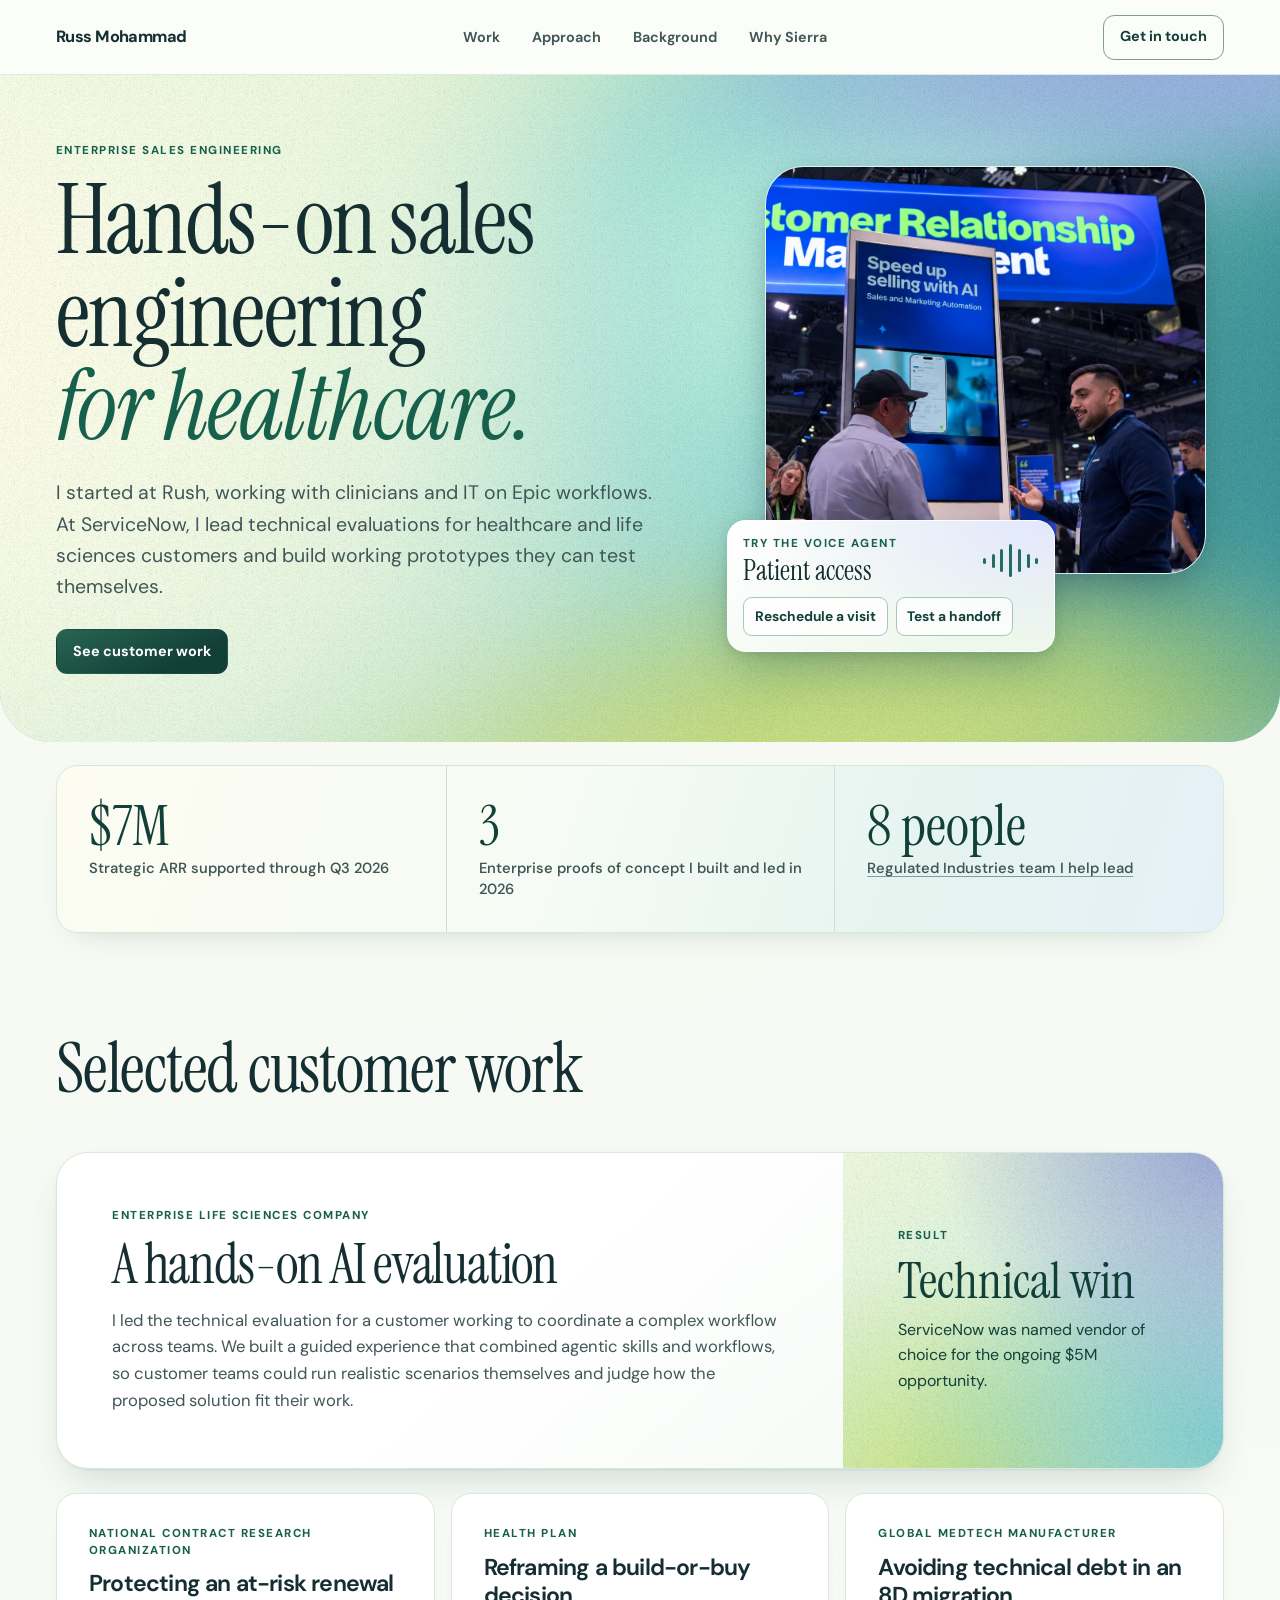
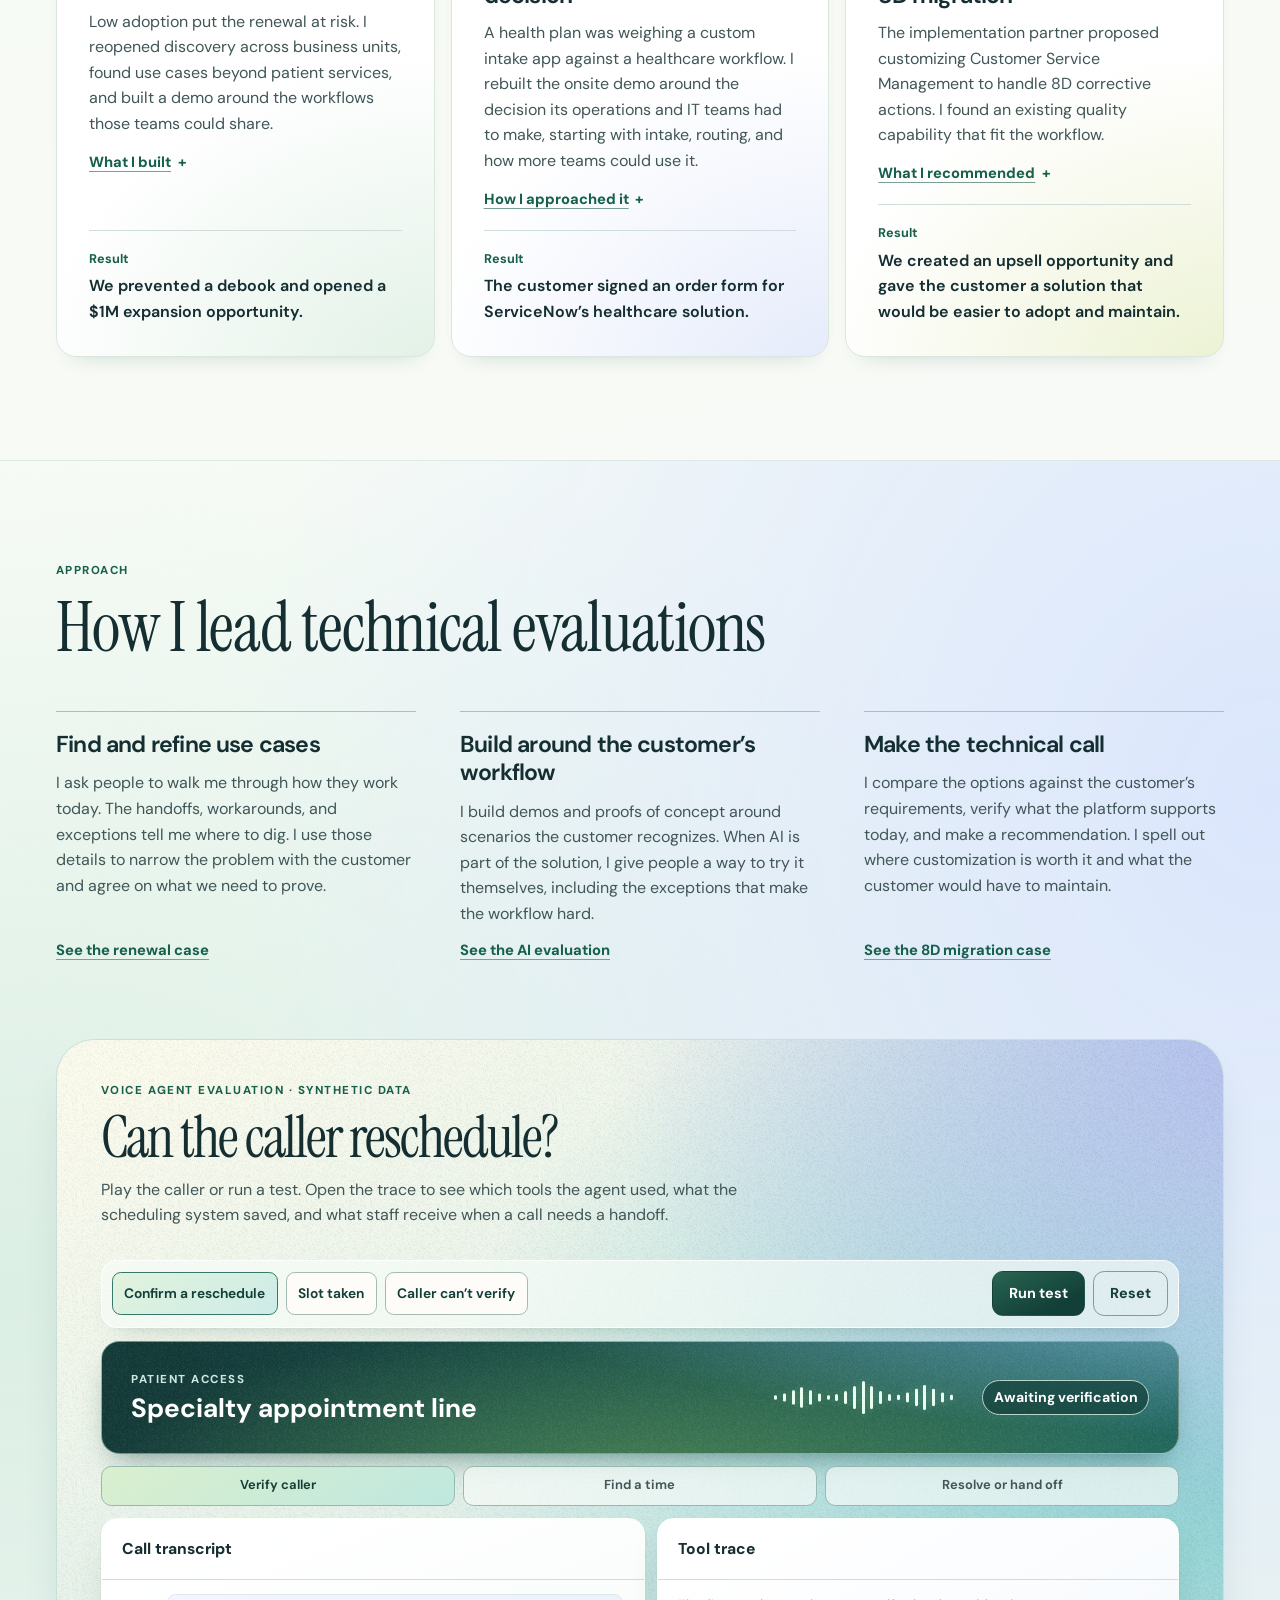
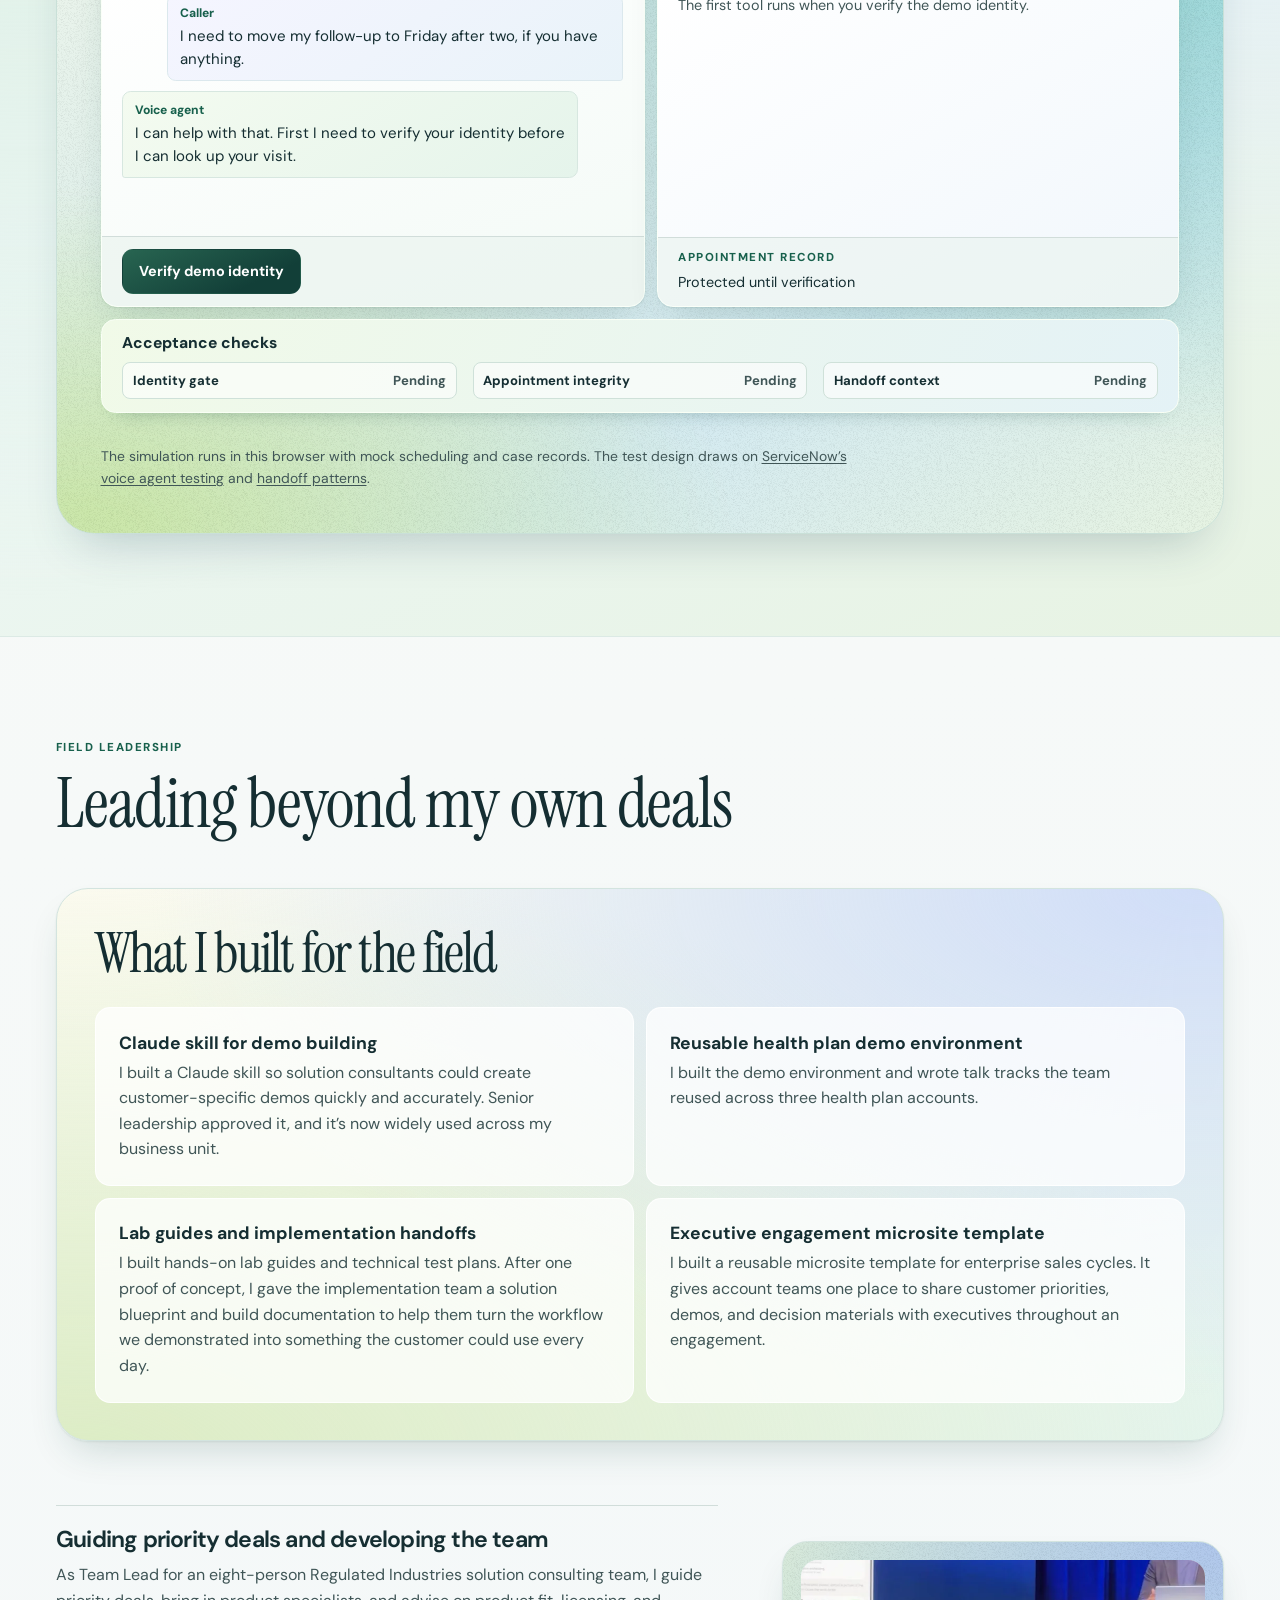
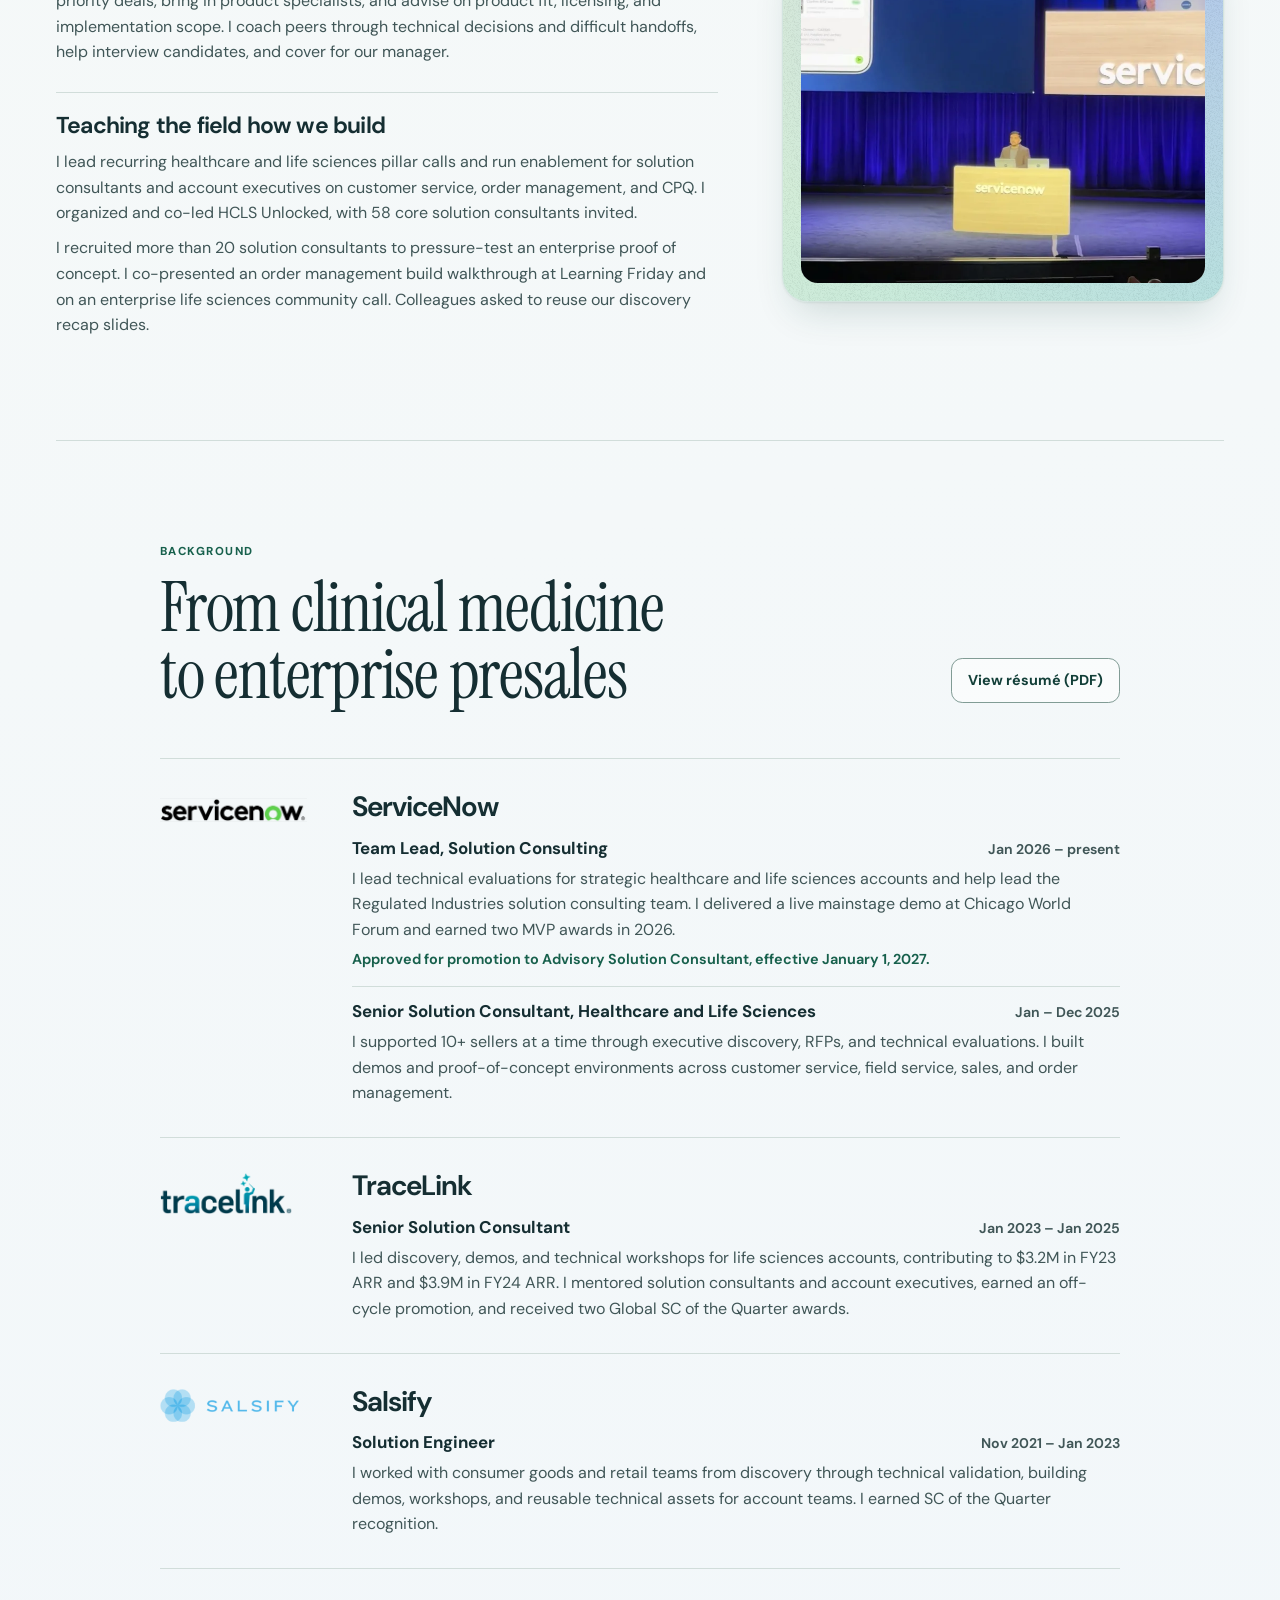
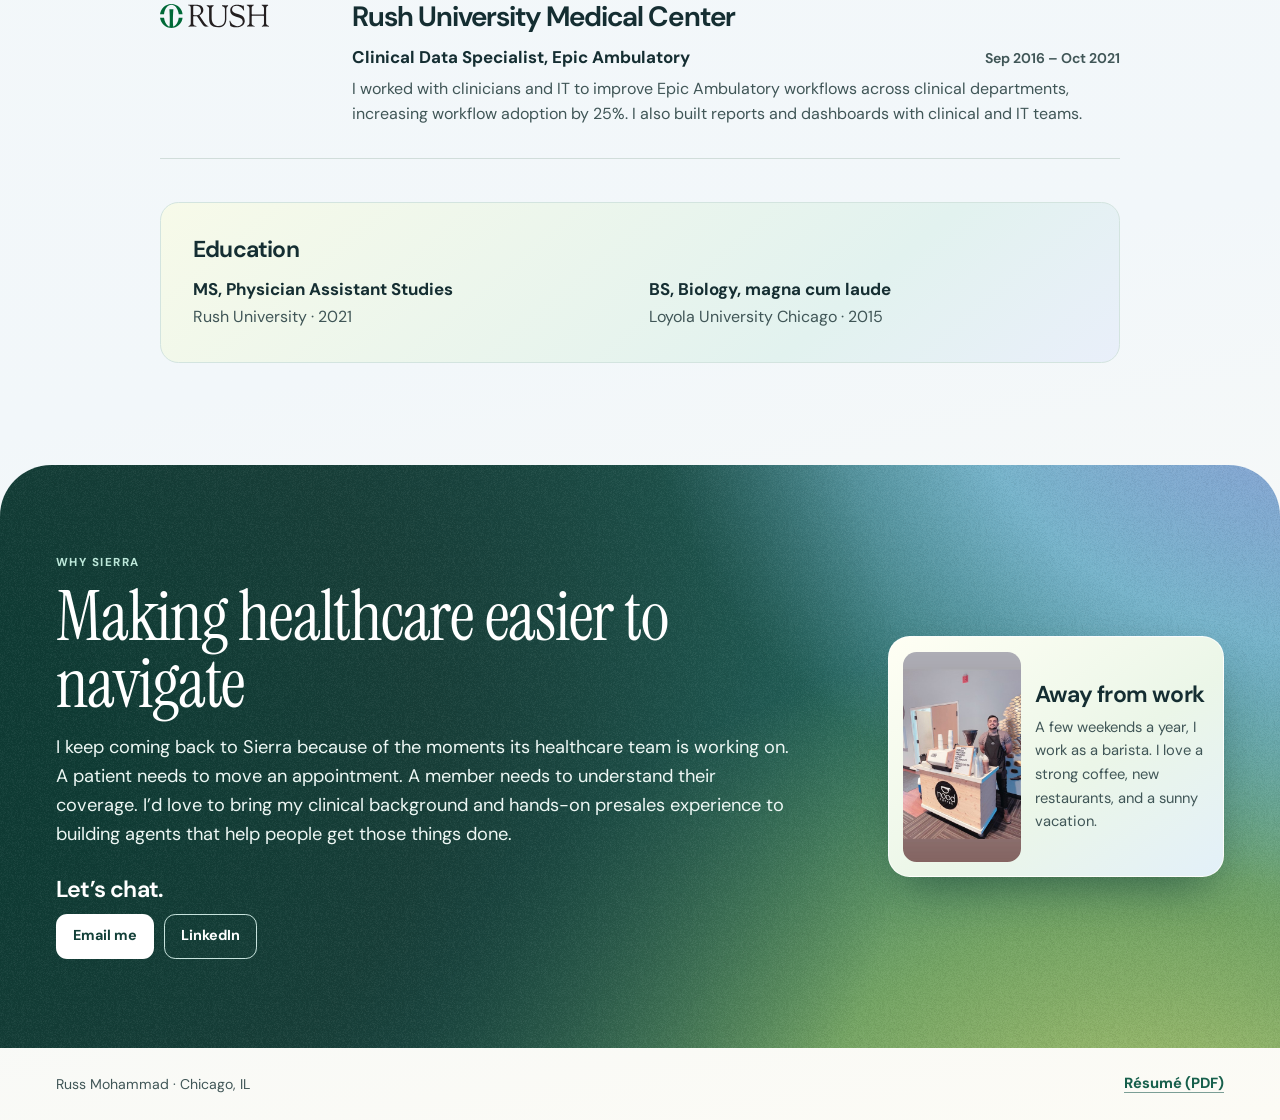
==== index.html @ 8ec2bd42 "Center and expand career history and refine leadership language" ====
<!doctype html>
<html lang="en">
  <head>
    <meta charset="UTF-8" />
    <meta name="viewport" content="width=device-width, initial-scale=1.0" />
    <meta name="theme-color" content="#fbfcfa" />
    <meta name="description" content="Russ Mohammad, a healthcare and life sciences sales engineer. Selected AI evaluations, customer work, and why I’m interested in Sierra." />
    <meta property="og:title" content="Russ Mohammad | Healthcare Sales Engineering" />
    <meta property="og:description" content="Hands-on AI evaluations, healthcare customer work, and why I’m interested in Sierra." />
    <meta property="og:image" content="https://russmohammad.com/nowruss-knowledge-conference-v2.webp" />
    <meta property="og:url" content="https://russmohammad.com/" />
    <link rel="canonical" href="https://russmohammad.com/" />
    <title>Russ Mohammad | Healthcare Sales Engineering</title>
    <link rel="preconnect" href="https://fonts.googleapis.com" />
    <link rel="preconnect" href="https://fonts.gstatic.com" crossorigin />
    <link rel="stylesheet" href="https://fonts.googleapis.com/css2?family=DM+Sans:wght@400..750&amp;family=Instrument+Serif:ital@0;1&amp;display=swap" />
    <link rel="stylesheet" href="sierra.css?v=background" />
    <script src="sierra.js?v=depth" defer></script>
  </head>
  <body>
    <a class="skip-link" href="#top">Skip to content</a>
    <header class="site-header">
      <div class="container header-inner">
        <a class="nameplate" href="#top">Russ Mohammad</a>
        <nav aria-label="Primary navigation">
          <a href="#evidence">Work</a>
          <a href="#approach">Approach</a>
          <a href="#experience">Background</a>
          <a href="#why-sierra">Why Sierra</a>
        </nav>
        <a class="button button-outline header-contact" href="#contact">Get in touch</a>
      </div>
    </header>

    <main id="top" tabindex="-1">
      <section class="hero" id="profile" aria-labelledby="intro-title">
        <div class="container hero-inner">
          <div class="hero-copy">
            <p class="eyebrow">Enterprise sales engineering</p>
            <h1 id="intro-title">
              <span>Hands-on sales</span>
              <span>engineering</span>
              <em>for healthcare.</em>
            </h1>
            <p class="hero-intro">I started at Rush, working with clinicians and IT on Epic workflows. At ServiceNow, I lead technical evaluations for healthcare and life sciences customers and build working prototypes they can test themselves.</p>
            <div class="actions">
              <a class="button button-primary" href="#evidence">See customer work</a>
            </div>
          </div>
          <div class="hero-visual">
            <figure class="hero-photo">
              <img src="nowruss-knowledge-conference-v2.webp" width="1536" height="1024" alt="Russ Mohammad talking through a demo with an attendee at ServiceNow Knowledge" fetchpriority="high" decoding="async" />
            </figure>
            <div class="hero-demo">
              <div class="hero-demo-heading">
                <div>
                  <p class="eyebrow">Try the voice agent</p>
                  <p class="hero-demo-title">Patient access</p>
                </div>
                <div class="voice-signal" aria-hidden="true">
                  <i></i><i></i><i></i><i></i><i></i><i></i><i></i>
                </div>
              </div>
              <div class="hero-demo-links">
                <a href="#patient-access" data-open-test="reschedule">Reschedule a visit</a>
                <a href="#patient-access" data-open-test="unverified" hidden>Test a handoff</a>
              </div>
            </div>
          </div>
        </div>
      </section>

      <div class="container">
        <dl class="scope" aria-label="Recent work at ServiceNow">
          <div><dt>Strategic ARR supported through Q3 2026</dt><dd>$7M</dd></div>
          <div><dt>Enterprise proofs of concept I built and led in 2026</dt><dd>3</dd></div>
          <div><dt><a href="#leadership">Regulated Industries team I help lead</a></dt><dd>8 people</dd></div>
        </dl>
      </div>

      <section class="container section" id="evidence" aria-labelledby="evidence-title">
        <div class="section-heading">
          <h2 id="evidence-title">Selected customer work</h2>
        </div>

        <article class="featured-case" id="ai-proof">
          <div class="featured-copy">
            <p class="eyebrow">Enterprise life sciences company</p>
            <h3>A hands-on AI evaluation</h3>
            <p>I led the technical evaluation for a customer working to coordinate a complex workflow across teams. We built a guided experience that combined agentic skills and workflows, so customer teams could run realistic scenarios themselves and judge how the proposed solution fit their work.</p>
          </div>
          <div class="featured-result">
            <p class="eyebrow">Result</p>
            <p class="featured-result-title">Technical win</p>
            <p>ServiceNow was named vendor of choice for the ongoing $5M opportunity.</p>
          </div>
        </article>

        <div class="case-grid">
          <article class="case-card" id="research-workflow">
            <p class="eyebrow">National contract research organization</p>
            <h3>Protecting an at-risk renewal</h3>
            <p>Low adoption put the renewal at risk. I reopened discovery across business units, found use cases beyond patient services, and built a demo around the workflows those teams could share.</p>
            <details>
              <summary>What I built</summary>
              <p>I used sample patient records, cases, and interactions to show how intake, case management, AI-assisted analysis, and follow-up could work together. I also brought in advisory support to address an implementation funding gap.</p>
            </details>
            <div class="case-result"><strong>Result</strong><p>We prevented a debook and opened a $1M expansion opportunity.</p></div>
          </article>

          <article class="case-card" id="payer-workflow">
            <p class="eyebrow">Health plan</p>
            <h3>Reframing a build-or-buy decision</h3>
            <p>A health plan was weighing a custom intake app against a healthcare workflow. I rebuilt the onsite demo around the decision its operations and IT teams had to make, starting with intake, routing, and how more teams could use it.</p>
            <details>
              <summary>How I approached it</summary>
              <p>The existing app relied on free-text intake. I used the customer’s own routing model to show what a structured workflow could support and flagged an open encryption question for follow-up.</p>
            </details>
            <div class="case-result"><strong>Result</strong><p>The customer signed an order form for ServiceNow’s healthcare solution.</p></div>
          </article>

          <article class="case-card" id="quality-workflow">
            <p class="eyebrow">Global medtech manufacturer</p>
            <h3>Avoiding technical debt in an 8D migration</h3>
            <p>The implementation partner proposed customizing Customer Service Management to handle 8D corrective actions. I found an existing quality capability that fit the workflow.</p>
            <details>
              <summary>What I recommended</summary>
              <p>I verified that Quality Issue Management already supported 8D and proposed a standard portal for supplier submissions. The customer could use capabilities already available at the time.</p>
            </details>
            <div class="case-result"><strong>Result</strong><p>We created an upsell opportunity and gave the customer a solution that would be easier to adopt and maintain.</p></div>
          </article>
        </div>
      </section>

      <section class="approach section" id="approach" aria-labelledby="approach-title">
        <div class="container">
          <div class="section-heading" id="layers">
            <p class="eyebrow">Approach</p>
            <h2 id="approach-title">How I lead technical evaluations</h2>
          </div>
          <div class="approach-grid">
            <article>
              <h3>Find and refine use cases</h3>
              <p>I ask people to walk me through how they work today. The handoffs, workarounds, and exceptions tell me where to dig. I use those details to narrow the problem with the customer and agree on what we need to prove.</p>
              <a class="text-link" href="#research-workflow">See the renewal case</a>
            </article>
            <article>
              <h3>Build around the customer’s workflow</h3>
              <p>I build demos and proofs of concept around scenarios the customer recognizes. When AI is part of the solution, I give people a way to try it themselves, including the exceptions that make the workflow hard.</p>
              <a class="text-link" href="#ai-proof">See the AI evaluation</a>
            </article>
            <article>
              <h3>Make the technical call</h3>
              <p>I compare the options against the customer’s requirements, verify what the platform supports today, and make a recommendation. I spell out where customization is worth it and what the customer would have to maintain.</p>
              <a class="text-link" href="#quality-workflow">See the 8D migration case</a>
            </article>
          </div>

          <section class="evaluation" id="patient-access" aria-labelledby="evaluation-title">
            <div class="evaluation-intro">
              <p class="eyebrow">Voice agent evaluation · Synthetic data</p>
              <h3 id="evaluation-title">Can the caller reschedule?</h3>
              <p>Play the caller or run a test. Open the trace to see which tools the agent used, what the scheduling system saved, and what staff receive when a call needs a handoff.</p>
            </div>

            <div class="voice-demo" id="voice-demo" hidden>
              <div class="voice-toolbar">
                <div class="scenario-controls" role="group" aria-label="Choose a voice agent test">
                  <button type="button" aria-pressed="true" aria-controls="voice-session" data-test="reschedule">Confirm a reschedule</button>
                  <button type="button" aria-pressed="false" aria-controls="voice-session" data-test="conflict">Slot taken</button>
                  <button type="button" aria-pressed="false" aria-controls="voice-session" data-test="unverified">Caller can’t verify</button>
                </div>
                <div class="voice-run-actions">
                  <button class="button button-primary" id="run-test" type="button">Run test</button>
                  <button class="button button-outline" id="reset-test" type="button">Reset</button>
                </div>
              </div>

              <div class="voice-session" id="voice-session">
                <div class="voice-session-header">
                  <div class="voice-session-title">
                    <p class="eyebrow">Patient access</p>
                    <h4>Specialty appointment line</h4>
                  </div>
                  <div class="session-signal" aria-hidden="true">
                    <div class="voice-signal">
                      <i></i><i></i><i></i><i></i><i></i><i></i><i></i>
                    </div>
                    <div class="voice-signal">
                      <i></i><i></i><i></i><i></i><i></i><i></i><i></i>
                    </div>
                    <div class="voice-signal">
                      <i></i><i></i><i></i><i></i><i></i><i></i><i></i>
                    </div>
                  </div>
                  <p class="voice-status" id="call-status">Awaiting verification</p>
                </div>

                <ol class="voice-route" aria-label="Progress through the call">
                  <li id="route-verify" data-state="current" aria-current="step">Verify caller</li>
                  <li id="route-lookup" data-state="pending">Find a time</li>
                  <li id="route-resolve" data-state="pending">Resolve or hand off</li>
                </ol>

                <div class="voice-workspace">
                  <section class="voice-panel" aria-labelledby="transcript-title">
                    <div class="voice-panel-heading">
                      <h5 id="transcript-title">Call transcript</h5>
                      <button class="voice-listen" type="button" id="listen-reply" hidden>Listen to reply</button>
                    </div>
                    <ol class="voice-transcript" id="call-transcript"></ol>
                    <div class="voice-actions" id="caller-actions" role="group" aria-label="Respond as the caller"></div>
                  </section>

                  <section class="voice-panel voice-trace-panel" aria-labelledby="trace-title">
                    <div class="voice-panel-heading">
                      <h5 id="trace-title">Tool trace</h5>
                    </div>
                    <ol class="voice-trace" id="tool-trace"></ol>
                    <div class="voice-record" id="mock-record">
                      <p class="eyebrow">Appointment record</p>
                      <p id="record-summary">Protected until verification</p>
                      <p id="case-summary" hidden></p>
                    </div>
                  </section>
                </div>

                <section class="voice-evaluation" aria-labelledby="checks-title">
                  <h5 id="checks-title">Acceptance checks</h5>
                  <ul id="test-checks"></ul>
                </section>
              </div>
              <p class="sr-only" id="call-announcement" role="status"></p>
            </div>

            <noscript>
              <p class="voice-note">The browser simulation uses JavaScript to run verified booking changes, slot conflicts, and handoffs when identity can’t be verified.</p>
            </noscript>
            <p class="voice-note">The simulation runs in this browser with mock scheduling and case records. The test design draws on <a href="https://www.servicenow.com/docs/r/intelligent-experiences/test-ai-voice-agents.html">ServiceNow’s voice agent testing</a> and <a href="https://www.servicenow.com/docs/r/intelligent-experiences/deploy-ai-agents-for-voice.html">handoff patterns</a>.</p>
          </section>
        </div>
      </section>

      <section class="container section" id="leadership" aria-labelledby="leadership-title">
        <div class="section-heading">
          <p class="eyebrow">Field leadership</p>
          <h2 id="leadership-title">Leading beyond my own deals</h2>
        </div>
        <div class="field-assets" aria-labelledby="field-assets-title">
          <h3 id="field-assets-title">What I built for the field</h3>
          <div class="field-assets-grid">
            <article id="claude-skill">
              <h4>Claude skill for demo building</h4>
              <p>I built a Claude skill so solution consultants could create customer-specific demos quickly and accurately. Senior leadership approved it, and it’s now widely used across my business unit.</p>
            </article>
            <article>
              <h4>Reusable health plan demo environment</h4>
              <p>I built the demo environment and wrote talk tracks the team reused across three health plan accounts.</p>
            </article>
            <article>
              <h4>Lab guides and implementation handoffs</h4>
              <p>I built hands-on lab guides and technical test plans. After one proof of concept, I gave the implementation team a solution blueprint and build documentation to help them turn the workflow we demonstrated into something the customer could use every day.</p>
            </article>
            <article>
              <h4>Executive engagement microsite template</h4>
              <p>I built a reusable microsite template for enterprise sales cycles. It gives account teams one place to share customer priorities, demos, and decision materials with executives throughout an engagement.</p>
            </article>
          </div>
        </div>

        <div class="leadership-layout">
          <div class="leadership-notes">
            <article>
              <h3>Guiding priority deals and developing the team</h3>
              <p>As Team Lead for an eight-person Regulated Industries solution consulting team, I guide priority deals, bring in product specialists, and advise on product fit, licensing, and implementation scope. I coach peers through technical decisions and difficult handoffs, help interview candidates, and cover for our manager.</p>
            </article>
            <article>
              <h3>Teaching the field how we build</h3>
              <p>I lead recurring healthcare and life sciences pillar calls and run enablement for solution consultants and account executives on customer service, order management, and CPQ. I organized and co-led HCLS Unlocked, with 58 core solution consultants invited.</p>
              <p>I recruited more than 20 solution consultants to pressure-test an enterprise proof of concept. I co-presented an order management build walkthrough at Learning Friday and on an enterprise life sciences community call. Colleagues asked to reuse our discovery recap slides.</p>
            </article>
          </div>
          <div class="leadership-feature" id="field-notes">
            <figure class="keynote-photo" id="keynote">
              <img src="nowruss-mainstage-keynote.webp" width="768" height="1024" alt="Russ Mohammad delivering a live mainstage demo at ServiceNow’s Chicago World Forum" loading="lazy" decoding="async" />
            </figure>
          </div>
        </div>
      </section>

      <section class="container section experience" id="experience" aria-labelledby="experience-title">
        <div class="section-heading experience-heading">
          <p class="eyebrow">Background</p>
          <h2 id="experience-title">From clinical medicine to enterprise presales</h2>
          <a class="button button-outline" href="assets/Russ-Mohammad-Resume.pdf">View résumé (PDF)</a>
        </div>
        <div class="experience-list">
          <article class="role">
            <img class="role-logo role-logo-servicenow" src="assets/role-logos/servicenow.jpg" width="600" height="98" alt="" loading="lazy" />
            <h3>ServiceNow</h3>
            <div class="role-positions">
              <div class="role-position">
                <div class="role-title">
                  <h4>Team Lead, Solution Consulting</h4>
                  <p class="role-date">Jan 2026 – present</p>
                </div>
                <p>I lead technical evaluations for strategic healthcare and life sciences accounts and help lead the Regulated Industries solution consulting team. I delivered a live mainstage demo at Chicago World Forum and earned two MVP awards in 2026.</p>
                <p class="role-note">Approved for promotion to Advisory Solution Consultant, effective January 1, 2027.</p>
              </div>
              <div class="role-position">
                <div class="role-title">
                  <h4>Senior Solution Consultant, Healthcare and Life Sciences</h4>
                  <p class="role-date">Jan – Dec 2025</p>
                </div>
                <p>I supported 10+ sellers at a time through executive discovery, RFPs, and technical evaluations. I built demos and proof-of-concept environments across customer service, field service, sales, and order management.</p>
              </div>
            </div>
          </article>
          <article class="role">
            <img class="role-logo role-logo-tracelink" src="assets/role-logos/tracelink.png" width="600" height="185" alt="" loading="lazy" />
            <h3>TraceLink</h3>
            <div class="role-positions">
              <div class="role-position">
                <div class="role-title">
                  <h4>Senior Solution Consultant</h4>
                  <p class="role-date">Jan 2023 – Jan 2025</p>
                </div>
                <p>I led discovery, demos, and technical workshops for life sciences accounts, contributing to $3.2M in FY23 ARR and $3.9M in FY24 ARR. I mentored solution consultants and account executives, earned an off-cycle promotion, and received two Global SC of the Quarter awards.</p>
              </div>
            </div>
          </article>
          <article class="role">
            <img class="role-logo role-logo-salsify" src="salsify.png" width="454" height="108" alt="" loading="lazy" />
            <h3>Salsify</h3>
            <div class="role-positions">
              <div class="role-position">
                <div class="role-title">
                  <h4>Solution Engineer</h4>
                  <p class="role-date">Nov 2021 – Jan 2023</p>
                </div>
                <p>I worked with consumer goods and retail teams from discovery through technical validation, building demos, workshops, and reusable technical assets for account teams. I earned SC of the Quarter recognition.</p>
              </div>
            </div>
          </article>
          <article class="role">
            <img class="role-logo role-logo-rush" src="assets/role-logos/rush.svg" width="171" height="38" alt="" loading="lazy" />
            <h3>Rush University Medical Center</h3>
            <div class="role-positions">
              <div class="role-position">
                <div class="role-title">
                  <h4>Clinical Data Specialist, Epic Ambulatory</h4>
                  <p class="role-date">Sep 2016 – Oct 2021</p>
                </div>
                <p>I worked with clinicians and IT to improve Epic Ambulatory workflows across clinical departments, increasing workflow adoption by 25%. I also built reports and dashboards with clinical and IT teams.</p>
              </div>
            </div>
          </article>
        </div>
        <section class="education" aria-labelledby="education-title">
          <h3 id="education-title">Education</h3>
          <ul>
            <li><h4>MS, Physician Assistant Studies</h4><p>Rush University · 2021</p></li>
            <li><h4>BS, Biology, magna cum laude</h4><p>Loyola University Chicago · 2015</p></li>
          </ul>
        </section>
      </section>

      <section class="closing" id="why-sierra" aria-labelledby="sierra-title">
        <div class="container closing-inner">
          <div>
            <p class="eyebrow">Why Sierra</p>
            <h2 id="sierra-title">Making healthcare easier to navigate</h2>
            <p>I keep coming back to Sierra because of the moments its healthcare team is working on. A patient needs to move an appointment. A member needs to understand their coverage. I’d love to bring my clinical background and hands-on presales experience to building agents that help people get those things done.</p>
            <div class="closing-contact" id="contact">
              <h3>Let’s chat.</h3>
              <div class="actions">
                <a class="button button-primary" href="mailto:nowrussmohammad@gmail.com">Email me</a>
                <a class="button button-outline" href="https://www.linkedin.com/in/russmoh/">LinkedIn</a>
              </div>
            </div>
          </div>
          <aside class="coffee-note" aria-labelledby="coffee-title">
            <img src="nowruss-barista.jpg" width="393" height="700" alt="Russ Mohammad working as a barista" loading="lazy" decoding="async" />
            <div><h3 id="coffee-title">Away from work</h3><p>A few weekends a year, I work as a barista. I love a strong coffee, new restaurants, and a sunny vacation.</p></div>
          </aside>
        </div>
      </section>
    </main>

    <footer class="container site-footer">
      <p>Russ Mohammad · Chicago, IL</p>
      <a class="text-link" href="assets/Russ-Mohammad-Resume.pdf">Résumé (PDF)</a>
    </footer>
  </body>
</html>
---- sierra.css ----
:root {
  color-scheme: light;
  --paper: #f8faf7;
  --white: #fff;
  --ink: #152e32;
  --muted: #405657;
  --deep: #123f38;
  --green: #17604c;
  --mint: #e0f2eb;
  --line: #d1ddda;
  --grain: url("assets/gradient-grain.png");
  --panel-shadow: 0 1px 2px #113a2514, 0 1.2rem 2.4rem -.8rem #174b3f30;
  --serif: "Instrument Serif", Georgia, serif;
  --sans: "DM Sans", system-ui, sans-serif;
  --gutter: clamp(1.125rem, 4vw, 3.5rem);
  --content: 73rem;
}

*, *::before, *::after { box-sizing: border-box; }

html {
  scroll-behavior: smooth;
  scroll-padding-top: 6.75rem;
}

body {
  margin: 0;
  background: linear-gradient(169deg, #f5faf1, var(--paper) 34%, #f2f7fa 88%, #fcfbf5);
  color: var(--ink);
  font: 400 1rem/1.6 var(--sans);
  -webkit-font-smoothing: antialiased;
}

a { color: inherit; }
button { font: inherit; }
img { display: block; max-width: 100%; }
figure, p, h1, h2, h3 { margin: 0; }

a:focus-visible, button:focus-visible, summary:focus-visible {
  outline: 2px solid var(--green);
  outline-offset: 4px;
}

h1, h2 {
  font-family: var(--serif);
  font-weight: 400;
  line-height: .97;
  letter-spacing: -.018em;
}

h2 { font-size: clamp(3rem, 5.4vw, 5.4rem); }
h3 { font-size: clamp(1.175rem, 1.8vw, 1.45rem); font-weight: 650; line-height: 1.22; letter-spacing: -.035em; }

.container {
  width: min(var(--content), calc(100% - 2 * var(--gutter)));
  margin-inline: auto;
}

.section { padding-block: clamp(4.1rem, 8vw, 7.4rem); }

.section-heading {
  display: grid;
  justify-items: start;
  gap: .85rem;
  margin-bottom: clamp(1.8rem, 4vw, 3.15rem);
}

.eyebrow {
  color: var(--green);
  font-size: .72rem;
  font-weight: 750;
  line-height: 1.45;
  letter-spacing: .13em;
  text-transform: uppercase;
}

.skip-link {
  position: fixed;
  z-index: 5;
  inset-block-start: .5rem;
  inset-inline-start: .5rem;
  transform: translateY(-160%);
  padding: .65rem 1rem;
  background: var(--white);
  color: var(--ink);
}

.skip-link:focus { transform: translateY(0); }

.site-header {
  position: sticky;
  top: 0;
  z-index: 3;
  border-bottom: 1px solid #dfeae2;
  background: #fbfdf9f2;
  backdrop-filter: blur(16px);
}

.header-inner {
  min-height: 4.65rem;
  display: flex;
  align-items: center;
  justify-content: space-between;
  gap: clamp(.5rem, 2.5vw, 2rem);
}

.nameplate {
  font-size: 1.02rem;
  font-weight: 750;
  letter-spacing: -.035em;
  text-decoration: none;
  white-space: nowrap;
}

.site-header nav {
  display: flex;
  gap: clamp(.65rem, 2.5vw, 2.35rem);
}

.site-header nav a {
  color: var(--muted);
  font-size: .9rem;
  font-weight: 650;
  text-decoration: none;
  white-space: nowrap;
}

.site-header nav a:hover, .site-header nav a:focus-visible { color: var(--green); }

.actions {
  display: flex;
  flex-wrap: wrap;
  align-items: center;
  gap: .65rem;
}

.button {
  display: inline-flex;
  min-height: 2.8rem;
  align-items: center;
  justify-content: center;
  padding: .56rem 1rem;
  border: 1px solid transparent;
  border-radius: .7rem;
  font-size: .9rem;
  font-weight: 700;
  line-height: 1.35;
  text-align: center;
  text-decoration: none;
  transition: background-color .18s ease, border-color .18s ease;
}

.button-primary { background: linear-gradient(155deg, #286551, #123f38 75%); color: var(--white); }
.button-primary:hover { background: #216455; }
.button-outline { border-color: #819c95; background: transparent; color: var(--deep); }
.button-outline:hover { background: var(--mint); border-color: var(--deep); }

.text-link, summary {
  width: fit-content;
  color: var(--green);
  font-size: .92rem;
  font-weight: 750;
  text-decoration: underline;
  text-decoration-color: #7b9e96;
  text-underline-offset: .24em;
}

.text-link:hover, summary:hover { color: var(--deep); text-decoration-color: var(--deep); }

.hero {
  --hero-veil: radial-gradient(ellipse 79% 136% at -9% 39%, #fcfbe8 8%, #f5fae5 28%, #ecf8e4d9 52%, #f0fbec44 77%, transparent 95%);
  position: relative;
  isolation: isolate;
  overflow: hidden;
  padding-block: clamp(2.75rem, 5.3vw, 4.7rem);
  border-radius: 0 0 clamp(1.65rem, 4vw, 4.2rem) clamp(1.65rem, 4vw, 4.2rem);
  background: #92c7b4;
}

.hero::before, .hero::after {
  position: absolute;
  content: "";
  pointer-events: none;
}

.hero::before {
  inset: -14%;
  z-index: -2;
  background:
    radial-gradient(ellipse 47% 41% at 53% 102%, #e0e88a 0%, #b5d47e 48%, transparent 85%),
    radial-gradient(ellipse 42% 28% at 94% 15%, #8f9cdb 6%, #97b5dd 52%, transparent 96%),
    radial-gradient(ellipse 34% 70% at 97% 69%, #32878b 11%, #459b9e 44%, transparent 87%),
    radial-gradient(ellipse 47% 58% at 68% 40%, #b3efdc 12%, #8ed7cf 45%, transparent 89%),
    radial-gradient(ellipse 53% 58% at 39% 4%, #ecf3c6 0%, #d3e8a3 45%, transparent 88%),
    linear-gradient(143deg, #dfeec5 12%, #a7d7ba 53%, #32836f 87%);
  filter: blur(clamp(16px, 2.3vw, 37px));
  transform: rotate(-11deg) scale(1.04);
}

.hero::after {
  inset: 0;
  z-index: -1;
  background-image: var(--grain), var(--hero-veil);
}

.hero-inner {
  display: grid;
  grid-template-columns: minmax(0, 1.1fr) minmax(0, .9fr);
  align-items: center;
  gap: clamp(1.6rem, 4.9vw, 5.5rem);
}

.hero-copy { container-type: inline-size; }

.hero h1 {
  margin-block: .9rem 1.5rem;
  font-family: "Instrument Serif", "Times New Roman", serif;
  font-size: clamp(2.7rem, 7.5vw, 7.45rem);
  font-size: min(clamp(3.8rem, 7.5vw, 7.45rem), 16.1cqi);
}

.hero h1 span, .hero h1 em { display: block; white-space: nowrap; }
.hero h1 em { color: var(--green); font-weight: 400; }
.hero-intro { max-width: 50ch; color: var(--muted); font-size: clamp(1.06rem, 1.55vw, 1.22rem); }
.hero .actions { margin-top: 1.7rem; }

.hero-visual {
  position: relative;
  padding: 0 1.15rem 4.9rem clamp(1rem, 3vw, 2.6rem);
}

.hero-photo {
  overflow: hidden;
  aspect-ratio: 1.08;
  border: 1px solid #edffffb8;
  border-radius: clamp(1.35rem, 3vw, 2.6rem);
  background: #b5d9d5;
  box-shadow: 0 1.9rem 3.5rem -1rem #163b496b, 0 .35rem 1rem #244e5127;
}

.hero-photo img {
  width: 100%;
  height: 100%;
  object-fit: cover;
  object-position: 82% 55%;
}

.hero-demo {
  position: absolute;
  inset: auto auto 0 0;
  width: min(100%, 20.5rem);
  padding: .95rem;
  border: 1px solid #ffffffd9;
  border-radius: 1.15rem;
  background:
    radial-gradient(ellipse at 100% 0%, #e2e7fd 0%, transparent 64%),
    linear-gradient(143deg, #ffffff, #edf7ec 79%);
  box-shadow: 0 1.25rem 3rem -.6rem #123d454d, 0 .15rem .65rem #113a2520;
}

.hero-demo-heading, .hero-demo-links {
  display: flex;
  align-items: center;
  justify-content: space-between;
  gap: .5rem;
}

.hero-demo-title { margin-top: .2rem; font-family: var(--serif); font-size: 1.75rem; line-height: 1.05; }
.hero-demo-heading .voice-signal { color: #246b63; }

.hero-demo-links { justify-content: flex-start; flex-wrap: wrap; margin-top: .75rem; }
.hero-demo-links a {
  display: inline-flex;
  align-items: center;
  min-height: 2.4rem;
  padding: .35rem .68rem;
  border: 1px solid #a7c6bc;
  border-radius: .55rem;
  background: #ffffffc7;
  color: var(--deep);
  font-size: .86rem;
  font-weight: 700;
  line-height: 1.3;
  text-decoration: none;
}

.hero-demo-links a[hidden] { display: none; }
.hero-demo-links a:hover { border-color: var(--green); background: #d6eee3; }

.voice-signal {
  display: flex;
  align-items: center;
  justify-content: center;
  gap: clamp(2px, .45vw, 6px);
  color: #e7ffec;
}

.voice-signal i {
  --height: 1.45rem;
  --delay: .15s;
  width: 3px;
  height: var(--height);
  border-radius: 1rem;
  background: currentColor;
  box-shadow: 0 0 .7rem #e7ffec3d;
}

.voice-signal i:nth-child(1), .voice-signal i:nth-child(7) { --height: .4rem; --delay: .35s; }
.voice-signal i:nth-child(2), .voice-signal i:nth-child(6) { --height: .85rem; --delay: .24s; }
.voice-signal i:nth-child(4) { --height: 2.05rem; --delay: 0s; }

.scope {
  display: grid;
  grid-template-columns: repeat(3, minmax(0, 1fr));
  margin: clamp(.75rem, 1.8vw, 1.65rem) 0 0;
  overflow: hidden;
  border: 1px solid #d8e7da;
  border-radius: 1.35rem;
  background: linear-gradient(108deg, #fcfcf1, #f6fbf5 43%, #e5f4ef 74%, #e5f1f8);
  box-shadow: 0 .7rem 2rem -1.35rem #174b3f55;
}

.scope > div {
  display: flex;
  flex-direction: column-reverse;
  justify-content: flex-end;
  gap: .3rem;
  padding: clamp(1rem, 3vw, 2rem);
}

.scope > div + div { border-inline-start: 1px solid var(--line); }
.scope dt { color: var(--muted); font-size: .92rem; font-weight: 550; line-height: 1.4; }
.scope dt a { text-decoration-color: #7b9e96; text-underline-offset: .17em; }
.scope dt a:hover { color: var(--green); }

.scope dd {
  margin: 0;
  color: var(--deep);
  font-family: var(--serif);
  font-size: clamp(2.1rem, 4.4vw, 4.3rem);
  line-height: .98;
}

.featured-case {
  display: grid;
  grid-template-columns: minmax(0, 1.55fr) minmax(0, .75fr);
  overflow: hidden;
  border: 1px solid #d8e7df;
  border-radius: clamp(1.1rem, 2.5vw, 2rem);
  background: linear-gradient(138deg, #fff 42%, #f0f8f1);
  box-shadow: var(--panel-shadow);
}

.featured-copy, .featured-result { padding: clamp(1.4rem, 4.3vw, 3.8rem); }

.featured-copy h3 {
  margin: .72rem 0 .95rem;
  font-family: var(--serif);
  font-size: clamp(2.25rem, 4.3vw, 4.65rem);
  font-weight: 400;
  line-height: 1;
  letter-spacing: -.022em;
}

.featured-copy > p:last-child { max-width: 66ch; color: var(--muted); font-size: 1.04rem; }

.featured-result {
  display: flex;
  flex-direction: column;
  justify-content: center;
  gap: .65rem;
  background:
    var(--grain),
    radial-gradient(ellipse 93% 124% at 103% -17%, #929dd4, transparent 85%),
    radial-gradient(ellipse 94% 75% at 98% 90%, #83cdcf, transparent 91%),
    radial-gradient(ellipse 100% 105% at 31% 113%, #cae58b 14%, transparent 78%),
    linear-gradient(138deg, #edf7da, #bfeae3);
  color: var(--deep);
}

.featured-result-title { font-family: var(--serif); font-size: clamp(2.2rem, 4vw, 3.65rem); line-height: 1; }

.case-grid, .approach-grid {
  display: grid;
  grid-template-columns: repeat(3, minmax(0, 1fr));
  gap: 1rem;
}

.case-grid { margin-top: clamp(1rem, 2vw, 1.5rem); }

.case-card {
  --card-wash: #dff0e4;
  display: flex;
  flex-direction: column;
  align-items: flex-start;
  padding: clamp(1.15rem, 2.6vw, 2rem);
  border: 1px solid #dbe6df;
  border-radius: 1.25rem;
  background: radial-gradient(ellipse 117% 76% at 106% 108%, var(--card-wash), transparent 98%), #fff;
  box-shadow: 0 .8rem 1.5rem -1.2rem #174b3f50;
}

.case-card:nth-child(2) { --card-wash: #e2e9fa; }
.case-card:nth-child(3) { --card-wash: #eaf1cf; }

.case-card h3 { margin: .6rem 0 .7rem; }
.case-card > p:not(.eyebrow), details p { color: var(--muted); }
.case-card details { width: 100%; margin-block: .9rem 1.15rem; }

summary {
  list-style: none;
  cursor: pointer;
}

summary::-webkit-details-marker { display: none; }

summary::after {
  display: inline-block;
  margin-inline-start: .42rem;
  content: "+";
  text-decoration: none;
}

details[open] summary::after { content: "−"; }
details p { margin-top: .68rem; }

.case-result {
  width: 100%;
  margin-top: auto;
  padding-top: .85rem;
  border-top: 1px solid var(--line);
}

.case-result strong { color: var(--green); font-size: .79rem; }
.case-result p { margin-top: .2rem; font-weight: 630; }

.approach {
  border-block: 1px solid #dceae5;
  background:
    radial-gradient(ellipse at 99% 19%, #dbe6fc 0%, transparent 57%),
    radial-gradient(ellipse at 2% 47%, #dcefe4 0%, transparent 68%),
    linear-gradient(153deg, #f9fcf6, #edf7f6 58%, #e7f3e3);
}

.approach-grid { gap: clamp(1rem, 3.5vw, 2.75rem); }

.approach-grid article {
  display: flex;
  flex-direction: column;
  gap: .75rem;
  align-items: flex-start;
  padding-top: 1.15rem;
  border-top: 1px solid #aac1bb;
}

.approach-grid article > p { color: var(--muted); }
.approach-grid .text-link { margin-top: auto; }

.evaluation {
  display: grid;
  gap: clamp(1.15rem, 3vw, 2rem);
  margin-top: clamp(2.8rem, 6vw, 5.1rem);
  padding: clamp(1rem, 3.4vw, 2.75rem);
  border: 1px solid #c9e0d8;
  border-radius: clamp(1.15rem, 3vw, 2.5rem);
  background:
    var(--grain),
    radial-gradient(ellipse 64% 51% at 103% 2%, #b6c4ee 7%, transparent 87%),
    radial-gradient(ellipse 75% 59% at 100% 39%, #91d3d4 4%, transparent 90%),
    radial-gradient(ellipse 62% 35% at 2% 100%, #cae6a9 6%, transparent 91%),
    linear-gradient(150deg, #fbfbed 3%, #dfefea 47%, #d3eaf1 76%, #e6f3e2);
  box-shadow: 0 1.65rem 3rem -1.4rem #22465c46;
}

.evaluation-intro h3 {
  margin: .55rem 0 .65rem;
  font-family: var(--serif);
  font-size: clamp(2.75rem, 4.5vw, 4.4rem);
  font-weight: 400;
  line-height: 1;
  text-wrap: balance;
}

.evaluation-intro > p:last-child { max-width: 64ch; color: var(--muted); }
.voice-demo[hidden], .voice-actions[hidden], .voice-listen[hidden] { display: none; }

.voice-toolbar, .scenario-controls, .voice-run-actions, .voice-actions {
  display: flex;
  gap: .5rem;
  flex-wrap: wrap;
}

.voice-toolbar {
  align-items: center;
  justify-content: space-between;
  margin-bottom: .85rem;
  padding: .65rem;
  border: 1px solid #ffffffcc;
  border-radius: 1rem;
  background: #f7fcf8ad;
  box-shadow: 0 .7rem 1.5rem -1.1rem #18413566;
}

.scenario-controls button, .voice-listen {
  min-height: 2.7rem;
  padding: .45rem .72rem;
  border: 1px solid #a4bab2;
  border-radius: .55rem;
  background: #fffdf9e8;
  color: var(--deep);
  cursor: pointer;
  font-size: .86rem;
  font-weight: 650;
  line-height: 1.3;
  text-align: left;
}

.scenario-controls button:hover, .voice-listen:hover { background: var(--mint); }
.scenario-controls button[aria-pressed="true"] {
  border-color: #39776a;
  background: linear-gradient(146deg, #e1f3dd, #cdece7);
}
.voice-run-actions button, .voice-actions button { cursor: pointer; }
.voice-run-actions button:disabled { opacity: .56; cursor: default; }

.voice-session {
  display: grid;
  min-width: 0;
  gap: .75rem;
}

.voice-session-header {
  display: grid;
  grid-template-columns: minmax(0, 1fr) minmax(0, auto) auto;
  align-items: center;
  gap: .7rem clamp(.85rem, 2.35vw, 2.15rem);
  padding: clamp(1rem, 2.5vw, 1.85rem);
  border: 1px solid #e7ffeb70;
  border-radius: 1.15rem;
  color: var(--white);
  background:
    var(--grain),
    radial-gradient(ellipse 99% 170% at 120% -60%, #82b6d9 0%, transparent 87%),
    radial-gradient(ellipse 59% 175% at 52% 134%, #4a8455 0%, transparent 90%),
    linear-gradient(115deg, #143b39 8%, #20665e 91%);
  box-shadow: 0 .9rem 1.85rem -.8rem #174c4694;
}

.voice-session-header .eyebrow { color: #cee9e2; }
.voice-session-header h4 { margin: .28rem 0 0; font-size: clamp(1.2rem, 2.2vw, 1.65rem); line-height: 1.15; }

.session-signal { display: flex; gap: clamp(2px, .45vw, 6px); }
.session-signal .voice-signal:first-child { transform: scaleY(.62); }
.session-signal .voice-signal:last-child { transform: scaleY(.76); }
.voice-session-header[data-stage="queued"] .session-signal .voice-signal { color: #fff0b6; }
.voice-session-header[data-speaking] .voice-signal i { animation: signal-pulse .74s ease-in-out var(--delay) infinite alternate; }

@keyframes signal-pulse {
  from { transform: scaleY(.53); }
  to { transform: scaleY(1.2); }
}

.voice-status {
  padding: .33rem .65rem;
  border: 1px solid #b6d6ca;
  border-radius: 2rem;
  background: #113c36ab;
  color: var(--white);
  font-size: .88rem;
  font-weight: 700;
}

.voice-route {
  display: grid;
  grid-template-columns: repeat(3, minmax(0, 1fr));
  gap: .45rem;
  margin: 0;
  padding: 0;
  list-style: none;
}

.voice-route li {
  padding: .65rem .7rem;
  border: 1px solid #96b9ad;
  border-radius: .65rem;
  background: #f9fdfaab;
  color: var(--muted);
  font-size: .81rem;
  font-weight: 650;
  line-height: 1.3;
  text-align: center;
}

.voice-route [data-state="current"] { background: linear-gradient(145deg, #daefce, #bfe8df); color: #163d36; }
.voice-route [data-state="done"] { background: #e5f6ec; color: var(--deep); }
.voice-route [data-state="blocked"] { background: #faefd9; color: #604819; }
.voice-route [data-state="skipped"] { color: #50665f; text-decoration: line-through; }

.voice-workspace {
  display: grid;
  grid-template-columns: minmax(0, 1.02fr) minmax(0, .98fr);
  gap: .75rem;
}

.voice-panel {
  display: flex;
  min-width: 0;
  flex-direction: column;
  overflow: hidden;
  border: 1px solid #fafff8;
  border-radius: 1rem;
  background: linear-gradient(160deg, #fff 10%, #f3faf6);
  box-shadow: var(--panel-shadow);
}

.voice-trace-panel { background: linear-gradient(150deg, #fff 10%, #f1f7fc); }

.voice-panel-heading {
  display: flex;
  min-height: 3.85rem;
  align-items: center;
  justify-content: space-between;
  flex-wrap: wrap;
  gap: .4rem .7rem;
  padding: .65rem clamp(.8rem, 2vw, 1.3rem);
  border-bottom: 1px solid var(--line);
}

.voice-panel-heading h5, .voice-evaluation h5 { margin: 0; font-size: .98rem; font-weight: 750; }
.voice-listen { min-height: 2.25rem; padding: .32rem .55rem; }

.voice-transcript, .voice-trace {
  display: grid;
  flex: 1 1 auto;
  align-content: start;
  gap: .65rem;
  min-height: 16rem;
  max-height: 23rem;
  overflow: auto;
  margin: 0;
  padding: .85rem clamp(.8rem, 2vw, 1.3rem);
  list-style: none;
}

.voice-turn {
  width: fit-content;
  max-width: 91%;
  padding: .58rem .72rem;
  border: 1px solid #d7e7e0;
  border-radius: .55rem .55rem .55rem .18rem;
  background: linear-gradient(145deg, #f4fbf0, #e5f4eb);
  color: var(--ink);
  font-size: .94rem;
  line-height: 1.5;
}

.voice-turn[data-speaker="caller"] {
  justify-self: end;
  border-color: #dbe8ed;
  border-radius: .55rem .55rem .18rem .55rem;
  background: linear-gradient(145deg, #f5f5ff, #e9f3f9);
}

.voice-turn span { display: block; color: var(--green); font-size: .76rem; font-weight: 750; }
.voice-turn span + p { margin-top: .18rem; }

.voice-actions, .voice-record {
  padding: .75rem clamp(.8rem, 2vw, 1.3rem);
  border-top: 1px solid var(--line);
  background: #e9f3ee94;
}

.voice-record { margin-top: auto; font-size: .9rem; }
.voice-record p + p { margin-top: .24rem; }
#case-summary { font-weight: 700; }

.trace-empty { color: var(--muted); font-size: .9rem; }

.voice-trace details {
  overflow: hidden;
  border: 1px solid var(--line);
  border-radius: .4rem;
  background: #f6faf8;
}

.voice-trace summary {
  display: flex;
  width: 100%;
  align-items: center;
  gap: .4rem;
  padding: .48rem .62rem;
  text-decoration: none;
}

.voice-trace summary code {
  flex: 1 1 auto;
  min-width: 0;
  overflow-wrap: anywhere;
  font-size: .84rem;
  color: var(--ink);
}

.voice-trace summary::after { margin-inline-start: .13rem; }

.trace-result {
  flex: 0 0 auto;
  padding: .12rem .36rem;
  border-radius: .2rem;
  background: #dcefe5;
  color: #255744;
  font-size: .73rem;
}

.trace-result[data-tone="exception"] { background: #f7ebd1; color: #61451b; }

.voice-trace pre {
  overflow-wrap: anywhere;
  margin: 0;
  padding: .6rem .65rem;
  border-top: 1px solid var(--line);
  background: #edf4f1;
  color: #1c3e35;
  font-size: .78rem;
  white-space: pre-wrap;
}

.voice-evaluation {
  padding: .65rem clamp(.8rem, 2vw, 1.3rem) .8rem;
  border: 1px solid #f9fff5;
  border-radius: .9rem;
  background: linear-gradient(115deg, #f1fae8, #e4f2f6);
  box-shadow: 0 .8rem 1.2rem -1.05rem #174b3f72;
}

.voice-evaluation ul {
  display: grid;
  grid-template-columns: repeat(3, minmax(0, 1fr));
  gap: .35rem 1rem;
  margin: .4rem 0 0;
  padding: 0;
  list-style: none;
}

.voice-evaluation li {
  display: flex;
  align-items: baseline;
  justify-content: space-between;
  gap: .35rem;
  padding: .45rem .6rem;
  border: 1px solid #cfe1d9;
  border-radius: .5rem;
  background: #ffffff96;
  font-size: .82rem;
}
.voice-evaluation span { color: var(--muted); font-weight: 700; }
.voice-evaluation [data-result="pass"] { color: #116142; }
.voice-evaluation [data-result="review"] { color: #8c3d23; }
.voice-note { max-width: 78ch; color: var(--muted); font-size: .87rem; }
.voice-note a { text-underline-offset: .17em; }

.sr-only {
  position: absolute;
  width: 1px;
  height: 1px;
  overflow: hidden;
  clip-path: inset(50%);
  white-space: nowrap;
}

.leadership-layout {
  display: grid;
  grid-template-columns: minmax(0, 1.2fr) minmax(0, .8fr);
  gap: clamp(1.5rem, 5vw, 4.75rem);
  align-items: stretch;
}

.leadership-notes { display: grid; align-content: center; gap: 1.7rem; }
.leadership-notes article { padding-top: 1.15rem; border-top: 1px solid var(--line); }
.leadership-notes p, .role p, .coffee-note p { color: var(--muted); }
.leadership-notes p { max-width: 67ch; margin-top: .6rem; }

.leadership-feature {
  align-self: center;
  padding: clamp(.5rem, 1.5vw, 1.1rem);
  border: 1px solid #d3e4df;
  border-radius: 1.6rem;
  background:
    var(--grain),
    radial-gradient(ellipse at 100% 0%, #afc6eb, transparent 85%),
    linear-gradient(135deg, #deefd5, #b8e5dc);
  box-shadow: var(--panel-shadow);
}

.keynote-photo { overflow: hidden; border-radius: 1.05rem; background: #e3efec; aspect-ratio: 1.25; }

.keynote-photo img {
  width: 100%;
  height: 100%;
  object-fit: cover;
  object-position: 50% 55%;
}

.field-assets {
  margin-bottom: clamp(2rem, 5vw, 4.4rem);
  padding: clamp(1rem, 3vw, 2.35rem);
  border: 1px solid #d3e4df;
  border-radius: clamp(1.15rem, 2.5vw, 2rem);
  background:
    radial-gradient(ellipse at 98% 0%, #d1def8, transparent 65%),
    radial-gradient(ellipse at 2% 105%, #dcecc4, transparent 75%),
    linear-gradient(145deg, #fdfbf1, #e4f4ee);
  box-shadow: var(--panel-shadow);
}

.field-assets > h3 {
  margin-bottom: clamp(1rem, 2.4vw, 1.6rem);
  font-family: var(--serif);
  font-size: clamp(2.3rem, 4.35vw, 3.85rem);
  font-weight: 400;
  line-height: 1;
}

.field-assets-grid {
  display: grid;
  grid-template-columns: repeat(2, minmax(0, 1fr));
  gap: .75rem;
}

.field-assets-grid article {
  padding: clamp(.95rem, 2vw, 1.45rem);
  border: 1px solid #ffffffd9;
  border-radius: .95rem;
  background: #ffffffbf;
}

.field-assets-grid h4 { margin: 0 0 .38rem; font-size: 1.1rem; line-height: 1.25; }
.field-assets-grid p { max-width: 52ch; color: var(--muted); }

.experience {
  --experience-width: 60rem;
  border-top: 1px solid var(--line);
}

.experience > * { max-width: var(--experience-width); margin-inline: auto; }
.experience-heading { grid-template-columns: minmax(0, 1fr) auto; align-items: end; gap: .85rem 1.25rem; }
.experience-heading .eyebrow { grid-column: 1 / -1; }
.experience-heading h2 { text-wrap: balance; }
.experience-heading .button { margin-bottom: .3rem; background: #ffffff91; }
.experience-heading .button:hover { background: var(--mint); }

.role {
  display: grid;
  grid-template-columns: clamp(6.6rem, 12vw, 9.2rem) minmax(0, 1fr);
  align-items: start;
  gap: .75rem clamp(1rem, 3.5vw, 3.2rem);
  padding-block: clamp(1.15rem, 3vw, 1.95rem);
  border-bottom: 1px solid var(--line);
}

.role:first-child { border-top: 1px solid var(--line); }

.role-logo {
  grid-column: 1;
  grid-row: 1 / span 2;
  width: min(100%, var(--logo-width));
  height: auto;
  align-self: start;
  margin-top: var(--logo-offset, .24rem);
}

.role-logo-servicenow { --logo-width: 9.2rem; --logo-offset: .5rem; mix-blend-mode: multiply; }
.role-logo-tracelink { --logo-width: 8.25rem; }
.role-logo-salsify { --logo-width: 8.7rem; }
.role-logo-rush { --logo-width: 6.8rem; }

.role h3 { grid-column: 2; font-size: clamp(1.3rem, 2.4vw, 1.75rem); }
.role-positions { grid-column: 2; display: grid; gap: .9rem; }
.role-position + .role-position { padding-top: .85rem; border-top: 1px solid var(--line); }
.role-position > p { margin-top: .35rem; }
.role-title { display: flex; flex-wrap: wrap; justify-content: space-between; align-items: baseline; gap: .15rem .9rem; }
.role-title h4, .education h4 { margin: 0; font-size: 1.06rem; line-height: 1.32; }
.role-date { font-size: .88rem; font-weight: 650; }
.role .role-note { color: var(--green); font-size: .9rem; font-weight: 650; }

.education {
  margin-top: clamp(1.6rem, 4vw, 2.7rem);
  padding: clamp(1rem, 2.8vw, 2rem);
  border: 1px solid #d3e4df;
  border-radius: 1.15rem;
  background: linear-gradient(140deg, #f7fae9, #e2f2ef 70%, #e9effa);
}

.education ul {
  display: grid;
  grid-template-columns: repeat(2, minmax(0, 1fr));
  gap: 1.1rem;
  margin: .9rem 0 0;
  padding: 0;
  list-style: none;
}

.education p { margin-top: .28rem; color: var(--muted); }

.closing {
  padding-block: clamp(3.65rem, 7vw, 6rem);
  border-radius: clamp(1.65rem, 4vw, 4.2rem) clamp(1.65rem, 4vw, 4.2rem) 0 0;
  color: var(--white);
  background:
    var(--grain),
    radial-gradient(ellipse 82% 142% at -9% 50%, #103c35 20%, #183f39 52%, transparent 98%),
    radial-gradient(ellipse 61% 102% at 106% -21%, #8d9ed7 7%, #77b4cb 51%, transparent 92%),
    radial-gradient(ellipse 66% 106% at 91% 128%, #b6c971 0%, #74a464 48%, transparent 95%),
    linear-gradient(118deg, #163a37, #276d64 67%, #4c9c9d),
    #246957;
}

.closing-inner {
  display: grid;
  grid-template-columns: minmax(0, 1.5fr) minmax(0, .68fr);
  align-items: center;
  gap: clamp(1.7rem, 7vw, 7rem);
}

.closing h2 { margin-block: .7rem 1rem; }
.closing .eyebrow { color: #bde8da; }
.closing-inner > div > p:last-of-type { max-width: 58ch; color: #edf7f4; font-size: 1.14rem; }
.closing-contact { margin-top: 1.6rem; }
.closing-contact h3 { margin-bottom: .65rem; }
.closing .button-primary { background: var(--white); color: var(--deep); }
.closing .button-primary:hover { background: var(--mint); }
.closing .button-outline { border-color: #c7e3dd; color: var(--white); }
.closing .button-outline:hover { background: rgb(255 255 255 / .16); }
.closing a:focus-visible { outline-color: var(--white); }

.coffee-note {
  display: grid;
  grid-template-columns: minmax(0, .68fr) minmax(0, 1fr);
  align-items: center;
  gap: .9rem;
  padding: .9rem;
  border: 1px solid #ffffffc9;
  border-radius: 1.35rem;
  background: linear-gradient(145deg, #fffff4, #ebf6e8 57%, #e3f0f9);
  box-shadow: 0 1.4rem 3rem -1rem #103c35a1;
  color: var(--ink);
}

.coffee-note img { width: 100%; height: auto; border-radius: .85rem; }
.coffee-note p { margin-top: .5rem; font-size: .92rem; }

.site-footer {
  display: flex;
  justify-content: space-between;
  align-items: center;
  gap: 1rem;
  padding-block: 1.5rem;
  color: var(--muted);
  font-size: .88rem;
}

@media (max-width: 56rem) {
  .case-grid { grid-template-columns: 1fr; }
  .voice-toolbar { align-items: flex-start; flex-direction: column; }
  .closing-inner { gap: 2rem; }
  .coffee-note { grid-template-columns: 1fr; }
  .coffee-note img { width: min(100%, 11rem); }
  .session-signal .voice-signal:first-child { display: none; }
}

@media (max-width: 43rem) {
  html { scroll-padding-top: 1rem; }
  .site-header { position: relative; }

  .header-inner {
    display: grid;
    grid-template-columns: minmax(0, 1fr) auto;
    gap: .5rem;
    padding-block: .8rem;
  }

  .header-contact { grid-column: 2; grid-row: 1; }
  .site-header nav { grid-column: 1 / -1; justify-content: space-between; gap: .35rem; }
  .site-header nav a { font-size: .85rem; padding-block: .2rem; }

  .hero-inner, .featured-case, .leadership-layout, .field-assets-grid, .experience-heading, .education ul, .closing-inner, .approach-grid { grid-template-columns: 1fr; }
  .hero {
    --hero-veil: radial-gradient(ellipse 131% 62% at -9% 9%, #fffae3 3%, #f2f8e4 41%, #ebf8e4bd 67%, transparent 98%);
    padding-block: 2.55rem 2rem;
  }
  .hero h1 { margin-bottom: 1rem; }
  .hero-visual { padding: 0 0 .2rem .75rem; }
  .hero-photo { aspect-ratio: 1.37; }
  .hero-demo { position: relative; inset: auto; width: min(100%, 20.5rem); margin: -1.5rem 0 0 -.75rem; }

  .scope > div { padding: .9rem .55rem; }
  .scope dt { font-size: .76rem; }
  .scope dd { font-size: clamp(1.6rem, 6vw, 2.3rem); }
  .keynote-photo { aspect-ratio: 1.5; }

  .coffee-note { grid-template-columns: minmax(0, 7.5rem) minmax(0, 1fr); }
  .role { grid-template-columns: clamp(5.35rem, 24vw, 7rem) minmax(0, 1fr); gap: .65rem .85rem; }
  .role-logo { grid-row: 1; }
  .role-positions { grid-column: 1 / -1; }
  .role-logo-rush { --logo-width: 4.85rem; }
  .role-logo-salsify { --logo-width: 5.7rem; }

  .voice-workspace, .voice-evaluation ul { grid-template-columns: 1fr; }
  .voice-session-header { grid-template-columns: minmax(0, 1fr) auto; }
  .voice-status { grid-column: 1 / -1; justify-self: start; }
  .session-signal .voice-signal:last-child { display: none; }
  .scenario-controls { display: grid; grid-template-columns: repeat(3, minmax(0, 1fr)); width: 100%; }
  .scenario-controls button { padding-inline: .32rem; font-size: .8rem; text-align: center; }
  .voice-transcript, .voice-trace { min-height: 10rem; max-height: 19rem; }
  .voice-route li { padding-inline: .35rem; font-size: .76rem; }
}

@media (prefers-reduced-motion: reduce) {
  html { scroll-behavior: auto; }
  .button { transition: none; }
  .voice-session-header[data-speaking] .voice-signal i { animation: none; }
}
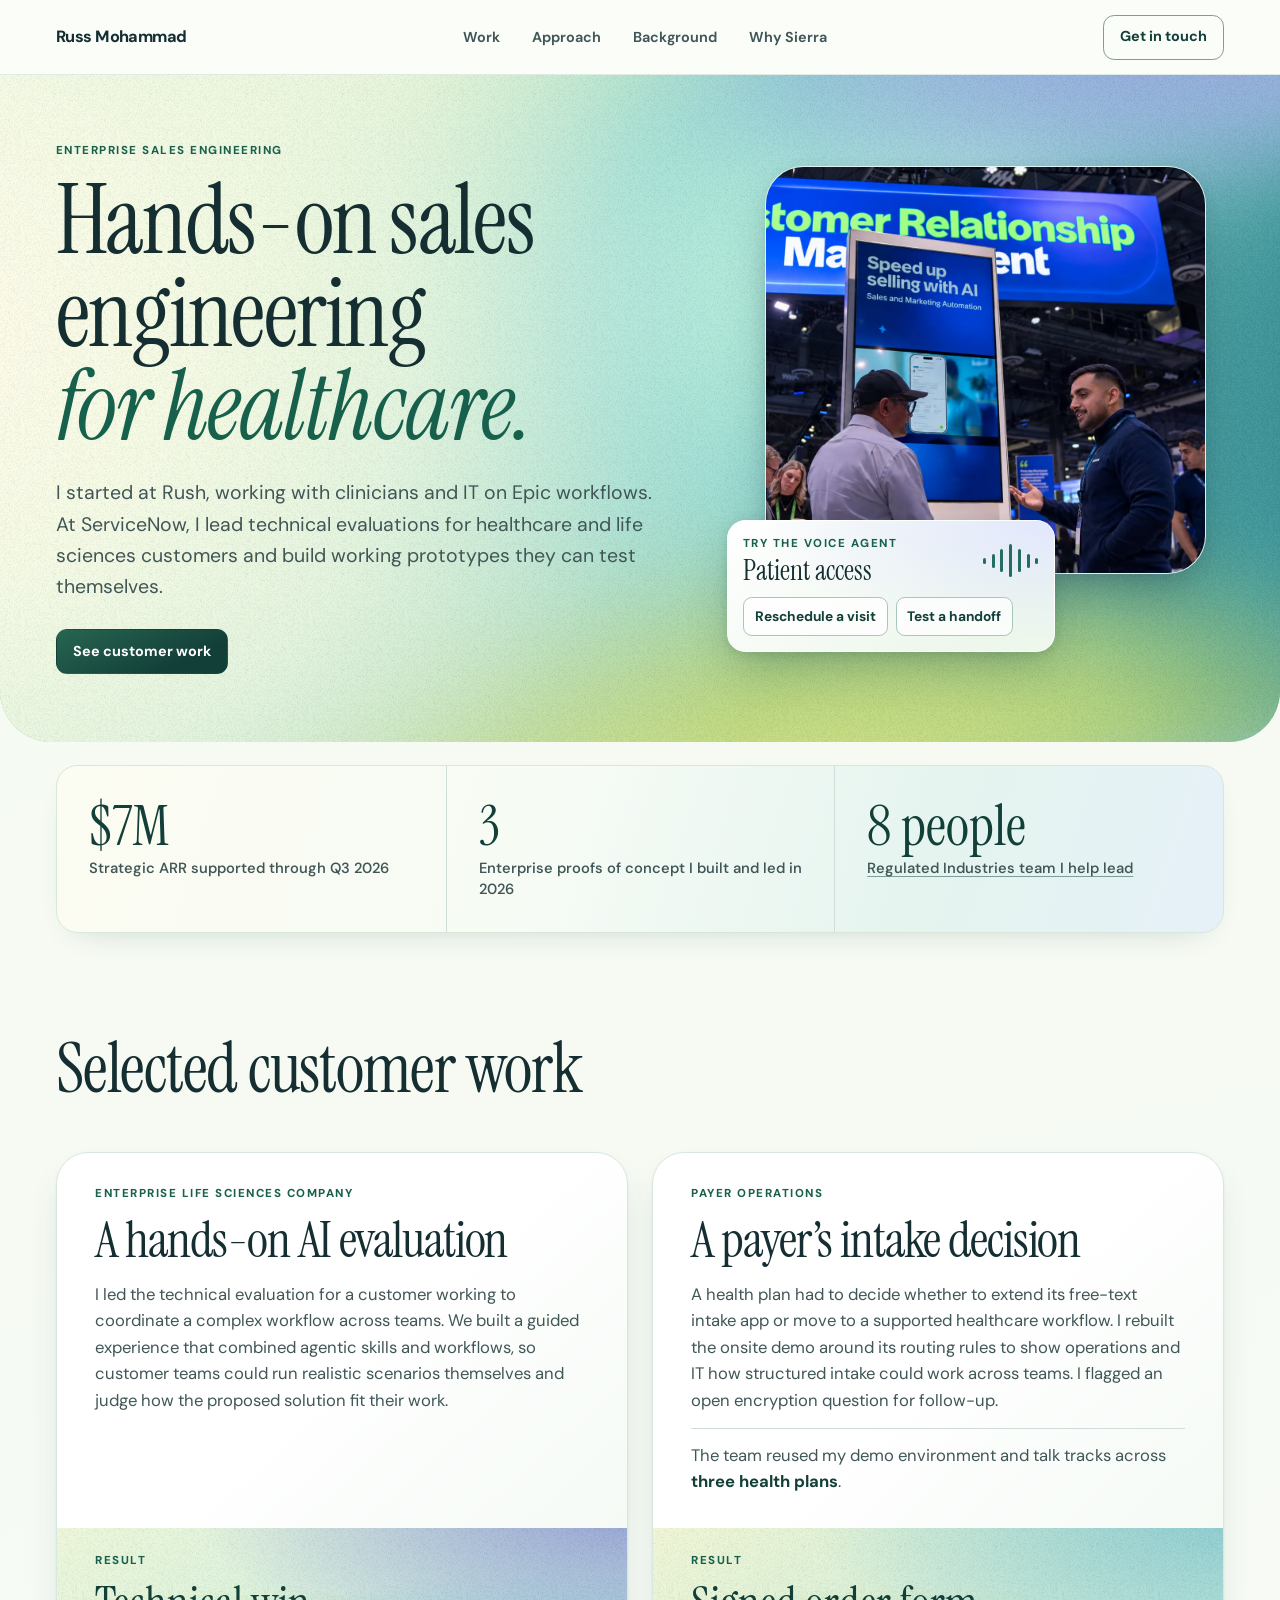
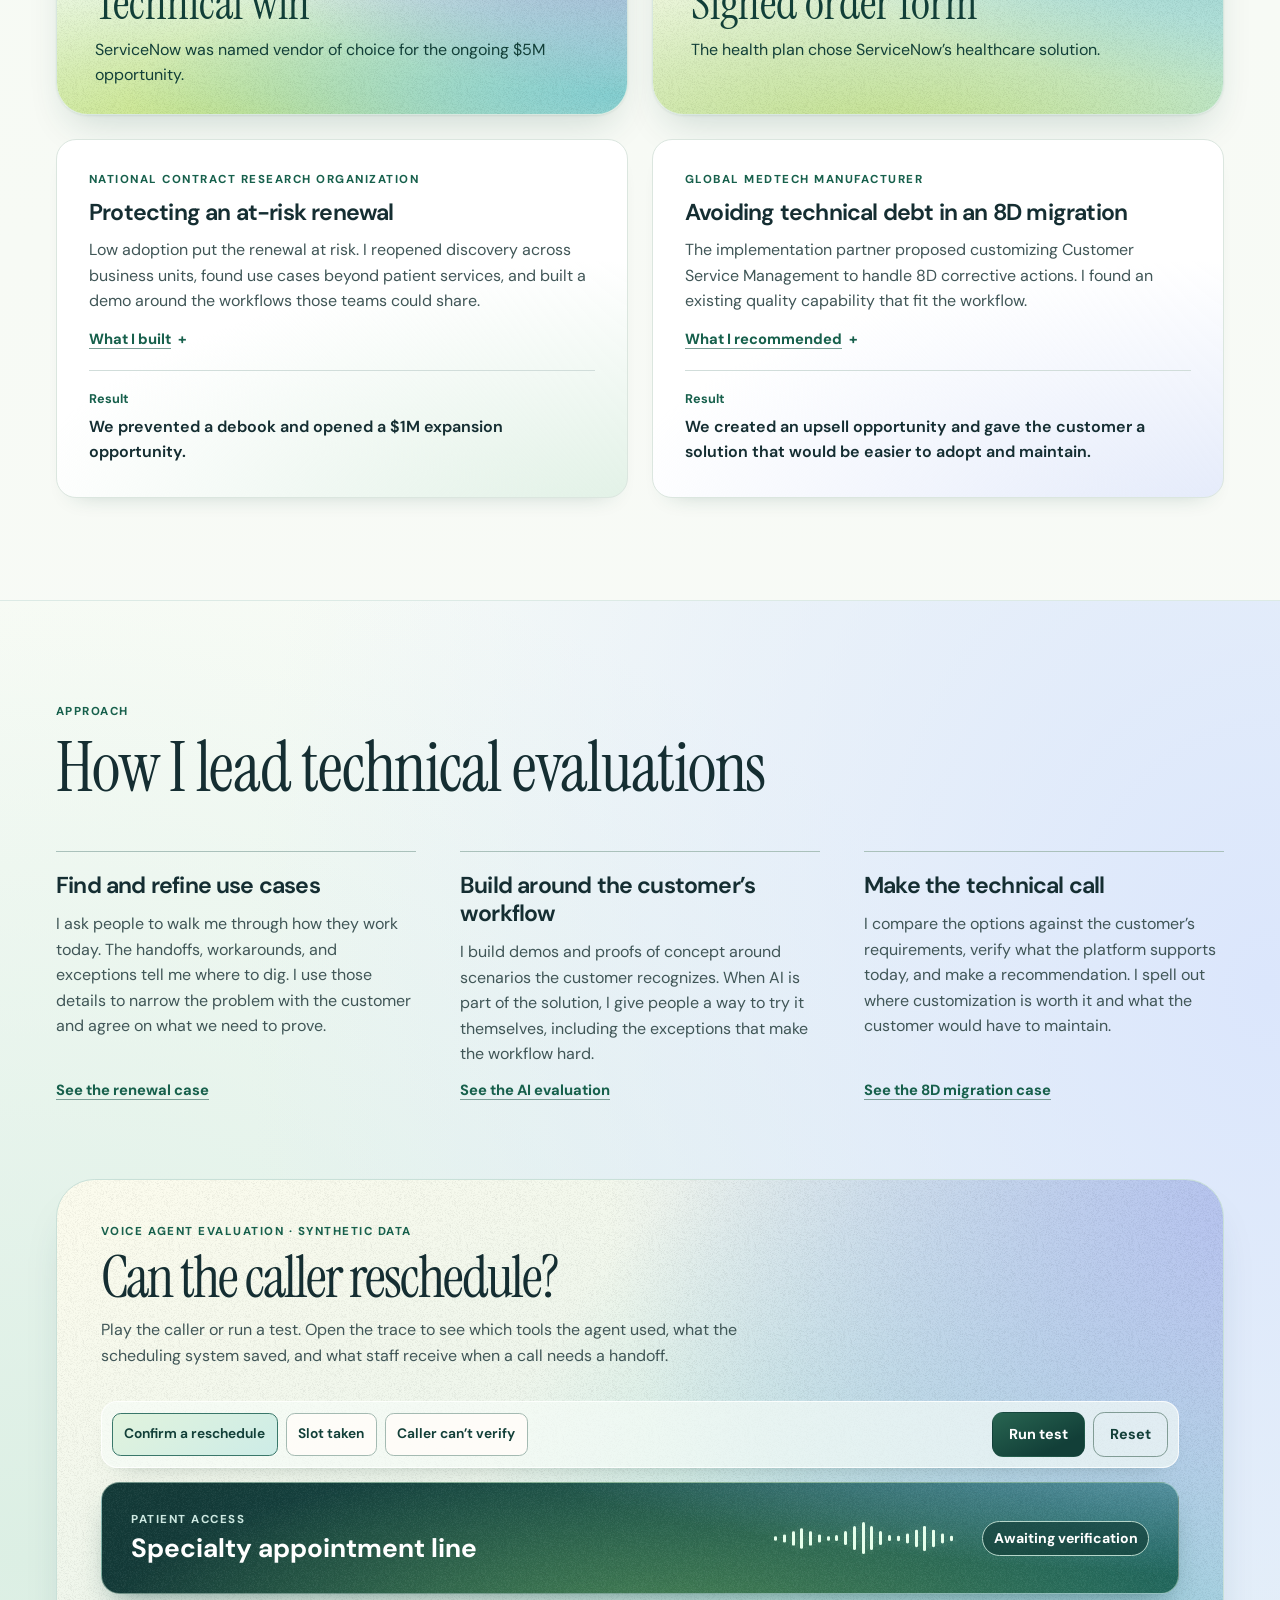
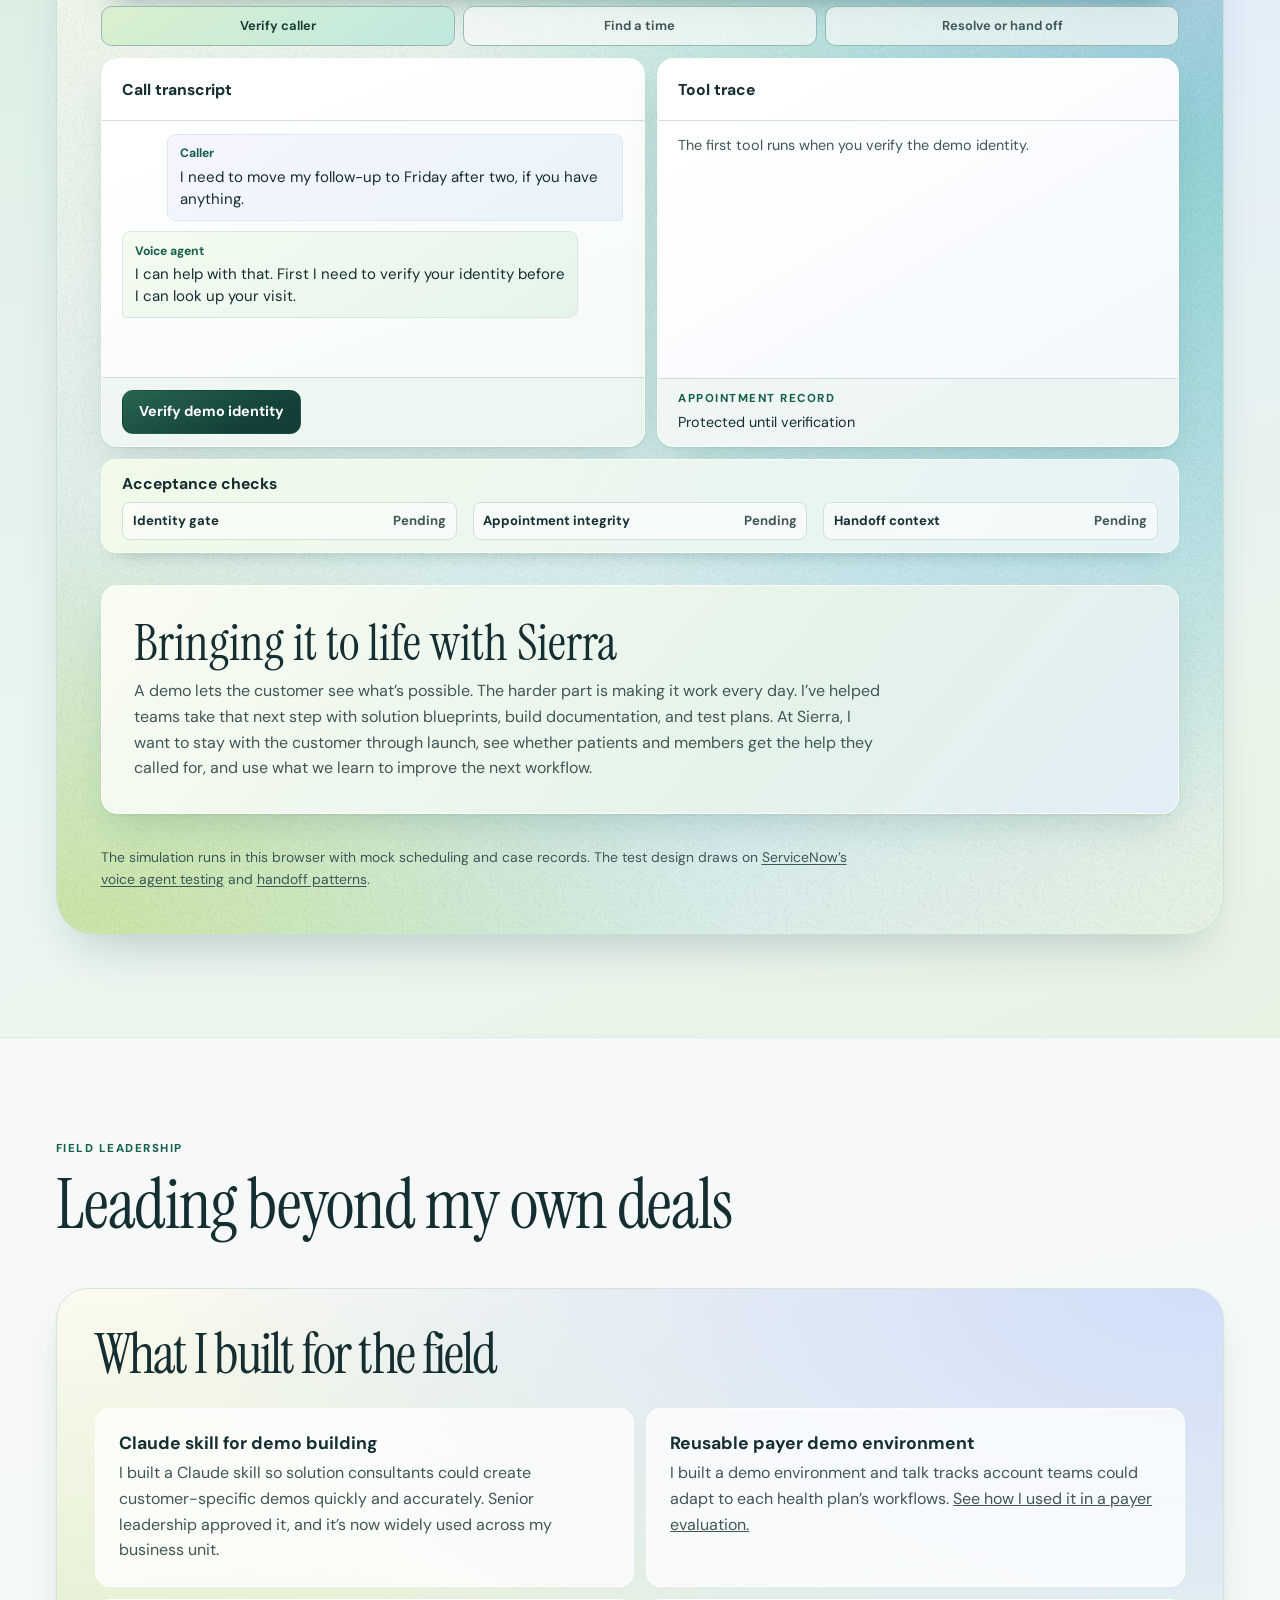
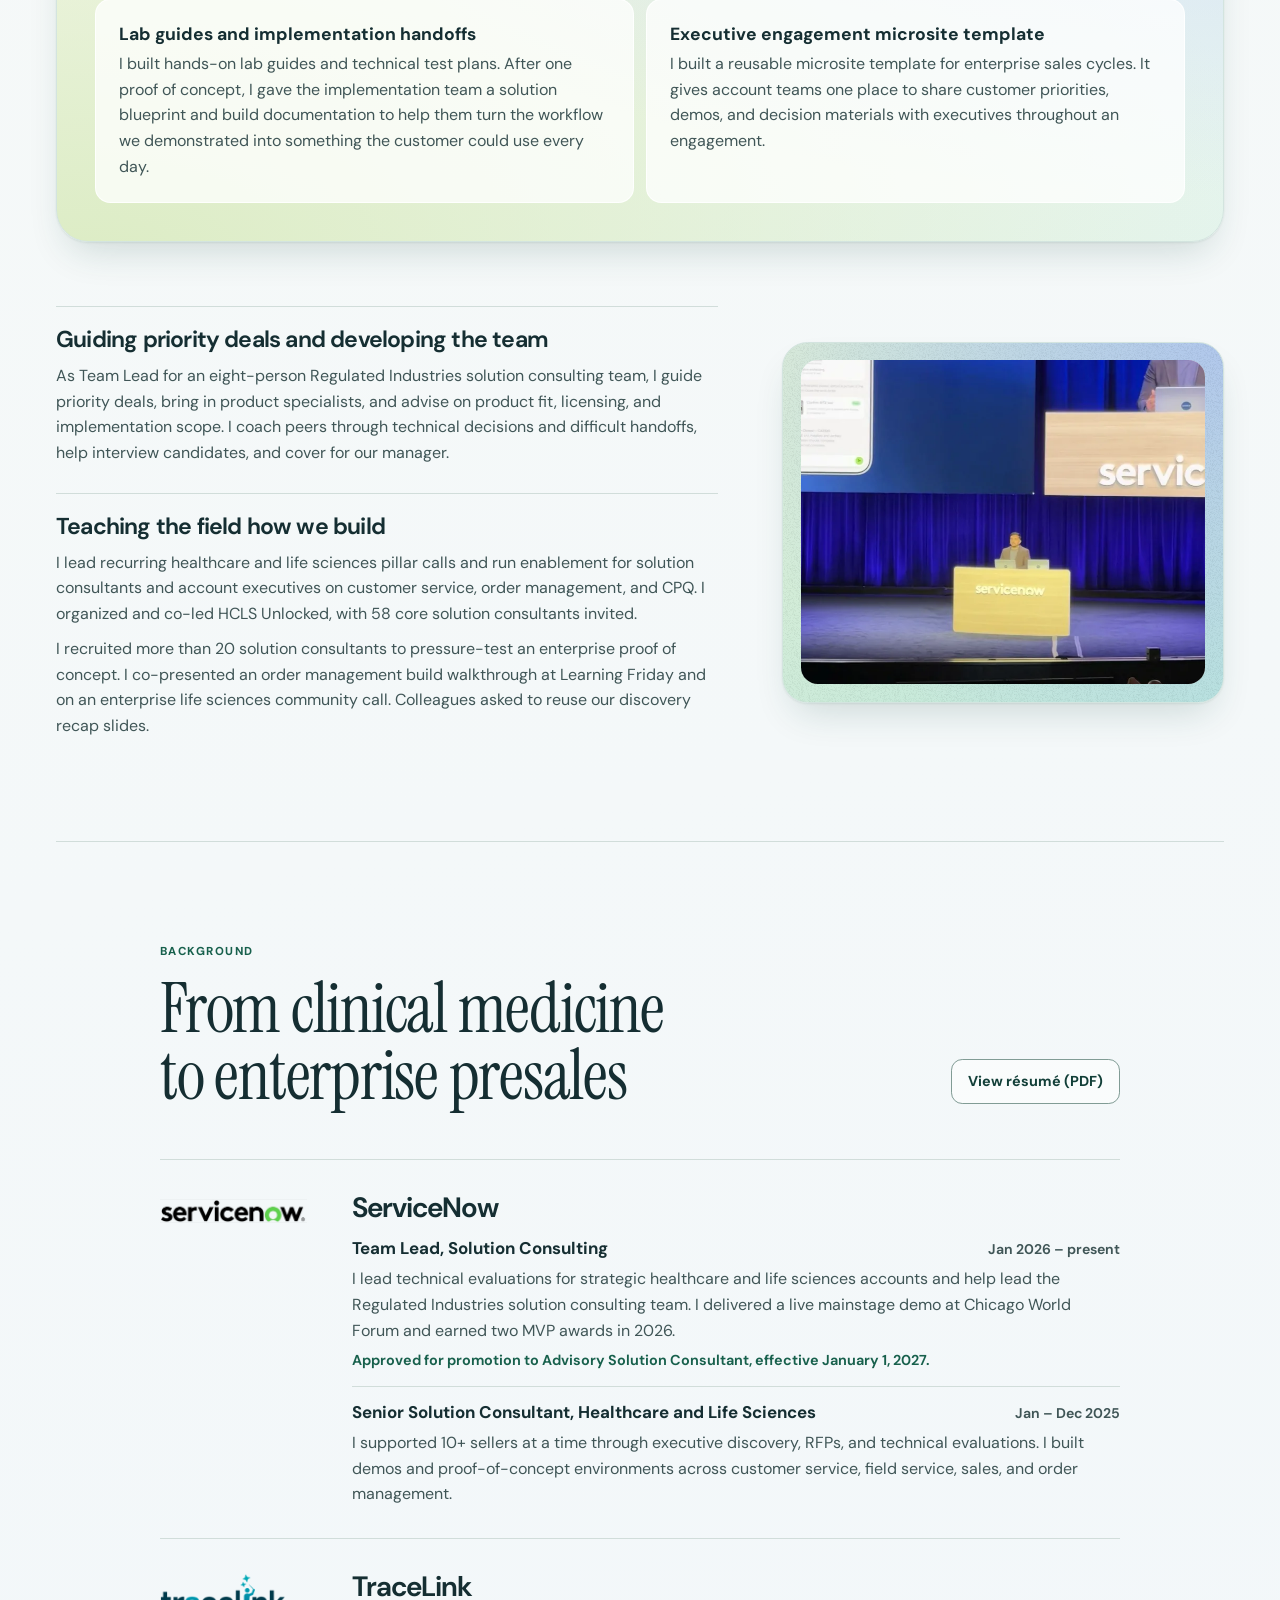
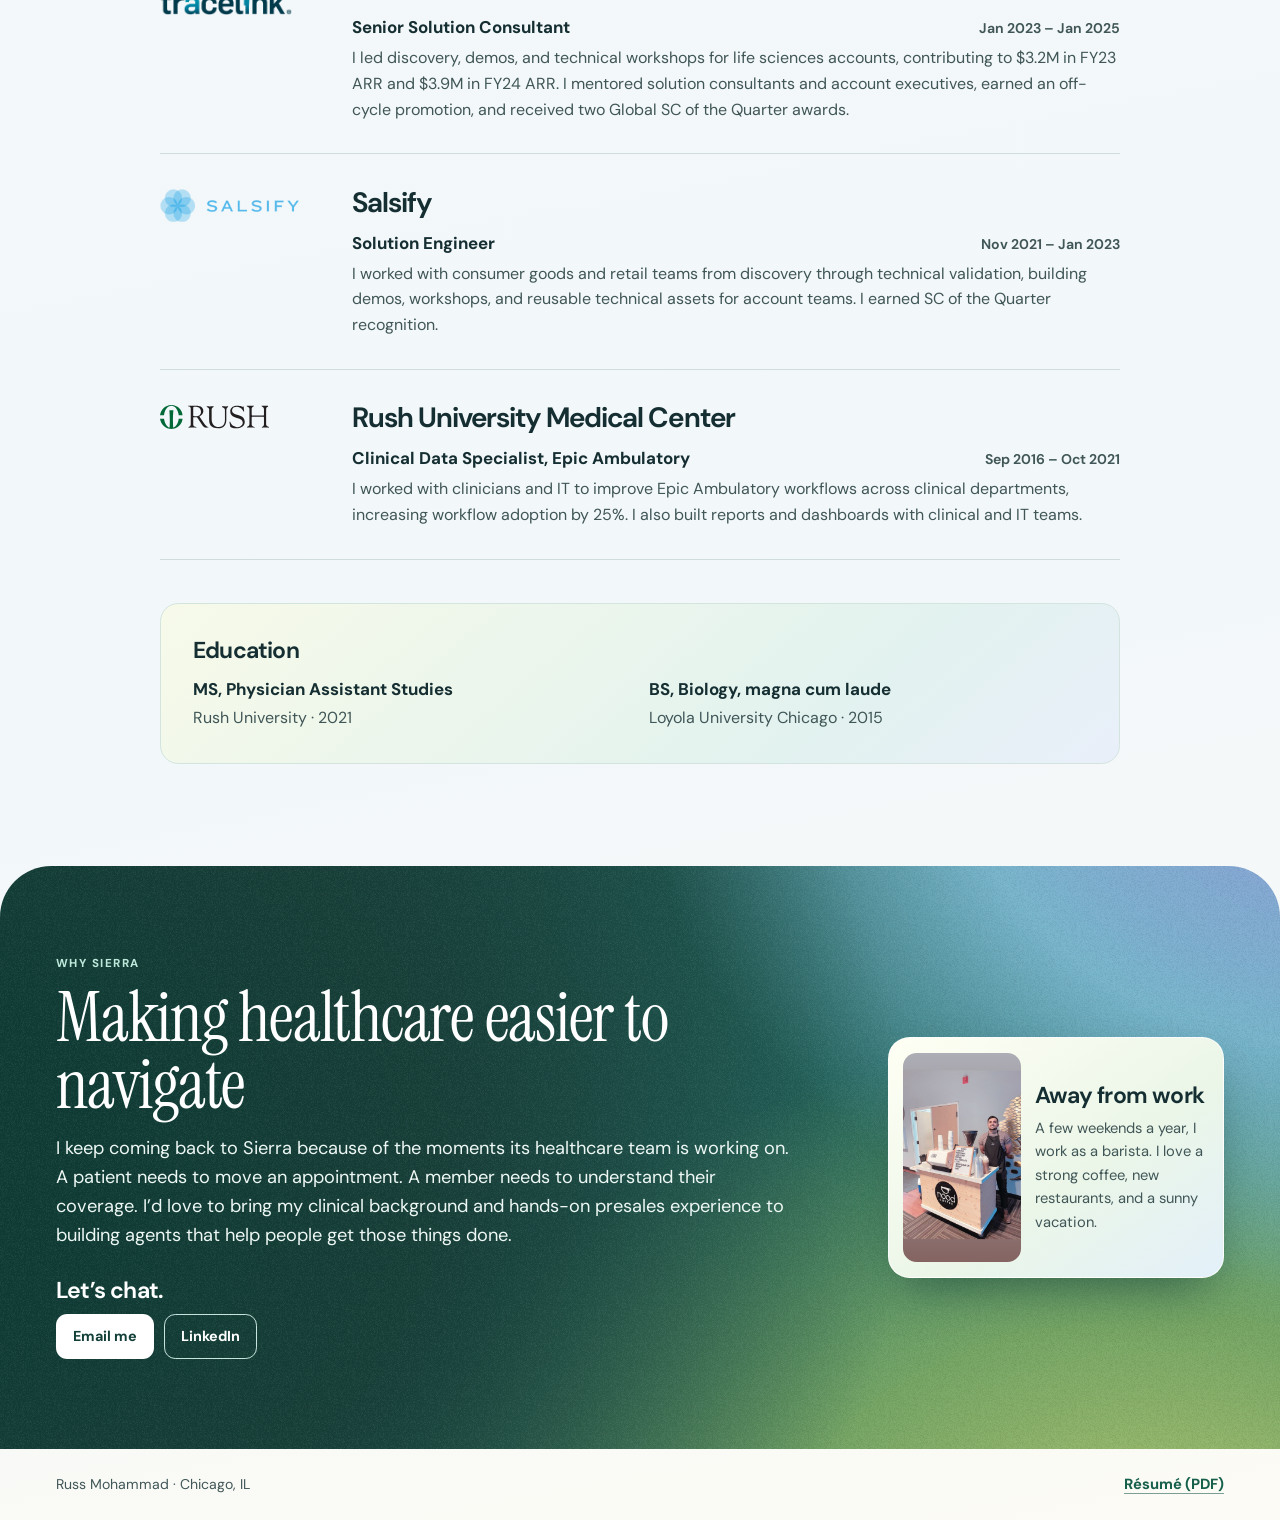
==== commit aaf91e04: "Feature the payer win and connect the voice demo to launch" ====
--- a/index.html
+++ b/index.html
@@ -14,7 +14,7 @@
     <link rel="preconnect" href="https://fonts.googleapis.com" />
     <link rel="preconnect" href="https://fonts.gstatic.com" crossorigin />
     <link rel="stylesheet" href="https://fonts.googleapis.com/css2?family=DM+Sans:wght@400..750&amp;family=Instrument+Serif:ital@0;1&amp;display=swap" />
-    <link rel="stylesheet" href="sierra.css?v=background" />
+    <link rel="stylesheet" href="sierra.css?v=payer" />
     <script src="sierra.js?v=depth" defer></script>
   </head>
   <body>
@@ -83,18 +83,34 @@
           <h2 id="evidence-title">Selected customer work</h2>
         </div>
 
-        <article class="featured-case" id="ai-proof">
-          <div class="featured-copy">
-            <p class="eyebrow">Enterprise life sciences company</p>
-            <h3>A hands-on AI evaluation</h3>
-            <p>I led the technical evaluation for a customer working to coordinate a complex workflow across teams. We built a guided experience that combined agentic skills and workflows, so customer teams could run realistic scenarios themselves and judge how the proposed solution fit their work.</p>
-          </div>
-          <div class="featured-result">
-            <p class="eyebrow">Result</p>
-            <p class="featured-result-title">Technical win</p>
-            <p>ServiceNow was named vendor of choice for the ongoing $5M opportunity.</p>
-          </div>
-        </article>
+        <div class="featured-cases">
+          <article class="featured-case" id="ai-proof">
+            <div class="featured-copy">
+              <p class="eyebrow">Enterprise life sciences company</p>
+              <h3>A hands-on AI evaluation</h3>
+              <p>I led the technical evaluation for a customer working to coordinate a complex workflow across teams. We built a guided experience that combined agentic skills and workflows, so customer teams could run realistic scenarios themselves and judge how the proposed solution fit their work.</p>
+            </div>
+            <div class="featured-result">
+              <p class="eyebrow">Result</p>
+              <p class="featured-result-title">Technical win</p>
+              <p>ServiceNow was named vendor of choice for the ongoing $5M opportunity.</p>
+            </div>
+          </article>
+
+          <article class="featured-case featured-case-payer" id="payer-workflow">
+            <div class="featured-copy">
+              <p class="eyebrow">Payer operations</p>
+              <h3>A payer’s intake decision</h3>
+              <p>A health plan had to decide whether to extend its free-text intake app or move to a supported healthcare workflow. I rebuilt the onsite demo around its routing rules to show operations and IT how structured intake could work across teams. I flagged an open encryption question for follow-up.</p>
+              <p class="featured-reuse">The team reused my demo environment and talk tracks across <strong>three health plans</strong>.</p>
+            </div>
+            <div class="featured-result">
+              <p class="eyebrow">Result</p>
+              <p class="featured-result-title">Signed order form</p>
+              <p>The health plan chose ServiceNow’s healthcare solution.</p>
+            </div>
+          </article>
+        </div>
 
         <div class="case-grid">
           <article class="case-card" id="research-workflow">
@@ -108,17 +124,6 @@
             <div class="case-result"><strong>Result</strong><p>We prevented a debook and opened a $1M expansion opportunity.</p></div>
           </article>
 
-          <article class="case-card" id="payer-workflow">
-            <p class="eyebrow">Health plan</p>
-            <h3>Reframing a build-or-buy decision</h3>
-            <p>A health plan was weighing a custom intake app against a healthcare workflow. I rebuilt the onsite demo around the decision its operations and IT teams had to make, starting with intake, routing, and how more teams could use it.</p>
-            <details>
-              <summary>How I approached it</summary>
-              <p>The existing app relied on free-text intake. I used the customer’s own routing model to show what a structured workflow could support and flagged an open encryption question for follow-up.</p>
-            </details>
-            <div class="case-result"><strong>Result</strong><p>The customer signed an order form for ServiceNow’s healthcare solution.</p></div>
-          </article>
-
           <article class="case-card" id="quality-workflow">
             <p class="eyebrow">Global medtech manufacturer</p>
             <h3>Avoiding technical debt in an 8D migration</h3>
@@ -236,6 +241,10 @@
             <noscript>
               <p class="voice-note">The browser simulation uses JavaScript to run verified booking changes, slot conflicts, and handoffs when identity can’t be verified.</p>
             </noscript>
+            <section class="demo-launch" id="demo-to-launch" aria-labelledby="demo-launch-title">
+              <h4 id="demo-launch-title">Bringing it to life with Sierra</h4>
+              <p>A demo lets the customer see what’s possible. The harder part is making it work every day. I’ve helped teams take that next step with solution blueprints, build documentation, and test plans. At Sierra, I want to stay with the customer through launch, see whether patients and members get the help they called for, and use what we learn to improve the next workflow.</p>
+            </section>
             <p class="voice-note">The simulation runs in this browser with mock scheduling and case records. The test design draws on <a href="https://www.servicenow.com/docs/r/intelligent-experiences/test-ai-voice-agents.html">ServiceNow’s voice agent testing</a> and <a href="https://www.servicenow.com/docs/r/intelligent-experiences/deploy-ai-agents-for-voice.html">handoff patterns</a>.</p>
           </section>
         </div>
@@ -254,8 +263,8 @@
               <p>I built a Claude skill so solution consultants could create customer-specific demos quickly and accurately. Senior leadership approved it, and it’s now widely used across my business unit.</p>
             </article>
             <article>
-              <h4>Reusable health plan demo environment</h4>
-              <p>I built the demo environment and wrote talk tracks the team reused across three health plan accounts.</p>
+              <h4>Reusable payer demo environment</h4>
+              <p>I built a demo environment and talk tracks account teams could adapt to each health plan’s workflows. <a href="#payer-workflow">See how I used it in a payer evaluation.</a></p>
             </article>
             <article>
               <h4>Lab guides and implementation handoffs</h4>
--- a/sierra.css
+++ b/sierra.css
@@ -341,9 +341,15 @@
   line-height: .98;
 }
 
+.featured-cases, .case-grid {
+  display: grid;
+  grid-template-columns: repeat(2, minmax(0, 1fr));
+  gap: clamp(1rem, 2vw, 1.5rem);
+}
+
 .featured-case {
   display: grid;
-  grid-template-columns: minmax(0, 1.55fr) minmax(0, .75fr);
+  grid-template-rows: 1fr auto;
   overflow: hidden;
   border: 1px solid #d8e7df;
   border-radius: clamp(1.1rem, 2.5vw, 2rem);
@@ -351,24 +357,34 @@
   box-shadow: var(--panel-shadow);
 }
 
-.featured-copy, .featured-result { padding: clamp(1.4rem, 4.3vw, 3.8rem); }
+.featured-copy, .featured-result { padding-inline: clamp(1.25rem, 3vw, 2.75rem); }
+.featured-copy { padding-block: clamp(1.25rem, 2.55vw, 2.25rem); }
+
+@supports (grid-template-rows: subgrid) {
+  .featured-cases { row-gap: 0; }
+  .featured-case { grid-row: span 2; grid-template-rows: subgrid; }
+}
 
 .featured-copy h3 {
   margin: .72rem 0 .95rem;
   font-family: var(--serif);
-  font-size: clamp(2.25rem, 4.3vw, 4.65rem);
+  font-size: clamp(2.3rem, 4vw, 3.95rem);
   font-weight: 400;
   line-height: 1;
   letter-spacing: -.022em;
-}
-
-.featured-copy > p:last-child { max-width: 66ch; color: var(--muted); font-size: 1.04rem; }
+  text-wrap: balance;
+}
+
+.featured-copy > p:not(.eyebrow) { max-width: 58ch; color: var(--muted); font-size: 1.04rem; }
+.featured-reuse { margin-top: .9rem; padding-top: .8rem; border-top: 1px solid var(--line); }
+.featured-reuse strong { color: var(--deep); }
 
 .featured-result {
   display: flex;
+  min-height: 10.5rem;
   flex-direction: column;
-  justify-content: center;
   gap: .65rem;
+  padding-block: clamp(1.25rem, 2vw, 1.8rem);
   background:
     var(--grain),
     radial-gradient(ellipse 93% 124% at 103% -17%, #929dd4, transparent 85%),
@@ -378,9 +394,17 @@
   color: var(--deep);
 }
 
-.featured-result-title { font-family: var(--serif); font-size: clamp(2.2rem, 4vw, 3.65rem); line-height: 1; }
-
-.case-grid, .approach-grid {
+.featured-case-payer .featured-result {
+  background:
+    var(--grain),
+    radial-gradient(ellipse 88% 112% at 103% -10%, #8bcbd0, transparent 86%),
+    radial-gradient(ellipse 106% 100% at 41% 116%, #c3df87, transparent 85%),
+    linear-gradient(142deg, #f0f6d5, #b8e6dc);
+}
+
+.featured-result-title { font-family: var(--serif); font-size: clamp(2.2rem, 3.6vw, 3.45rem); line-height: 1; }
+
+.approach-grid {
   display: grid;
   grid-template-columns: repeat(3, minmax(0, 1fr));
   gap: 1rem;
@@ -401,7 +425,6 @@
 }
 
 .case-card:nth-child(2) { --card-wash: #e2e9fa; }
-.case-card:nth-child(3) { --card-wash: #eaf1cf; }
 
 .case-card h3 { margin: .6rem 0 .7rem; }
 .case-card > p:not(.eyebrow), details p { color: var(--muted); }
@@ -758,6 +781,24 @@
 .voice-note { max-width: 78ch; color: var(--muted); font-size: .87rem; }
 .voice-note a { text-underline-offset: .17em; }
 
+.demo-launch {
+  padding: clamp(1rem, 2.5vw, 2rem);
+  border: 1px solid #fcfff8;
+  border-radius: 1rem;
+  background: linear-gradient(130deg, #f9fcf2, #e4f3e9 63%, #e1edf7);
+  box-shadow: var(--panel-shadow);
+}
+
+.demo-launch h4 {
+  margin: 0 0 .5rem;
+  font-family: var(--serif);
+  font-size: clamp(2rem, 3.9vw, 3.4rem);
+  font-weight: 400;
+  line-height: 1.04;
+}
+
+.demo-launch p { max-width: 68ch; color: var(--muted); }
+
 .sr-only {
   position: absolute;
   width: 1px;
@@ -982,7 +1023,9 @@
   .site-header nav { grid-column: 1 / -1; justify-content: space-between; gap: .35rem; }
   .site-header nav a { font-size: .85rem; padding-block: .2rem; }
 
-  .hero-inner, .featured-case, .leadership-layout, .field-assets-grid, .experience-heading, .education ul, .closing-inner, .approach-grid { grid-template-columns: 1fr; }
+  .hero-inner, .featured-cases, .leadership-layout, .field-assets-grid, .experience-heading, .education ul, .closing-inner, .approach-grid { grid-template-columns: 1fr; }
+  .featured-cases { row-gap: 1rem; }
+  .featured-case { grid-row: auto; grid-template-rows: auto auto; }
   .hero {
     --hero-veil: radial-gradient(ellipse 131% 62% at -9% 9%, #fffae3 3%, #f2f8e4 41%, #ebf8e4bd 67%, transparent 98%);
     padding-block: 2.55rem 2rem;
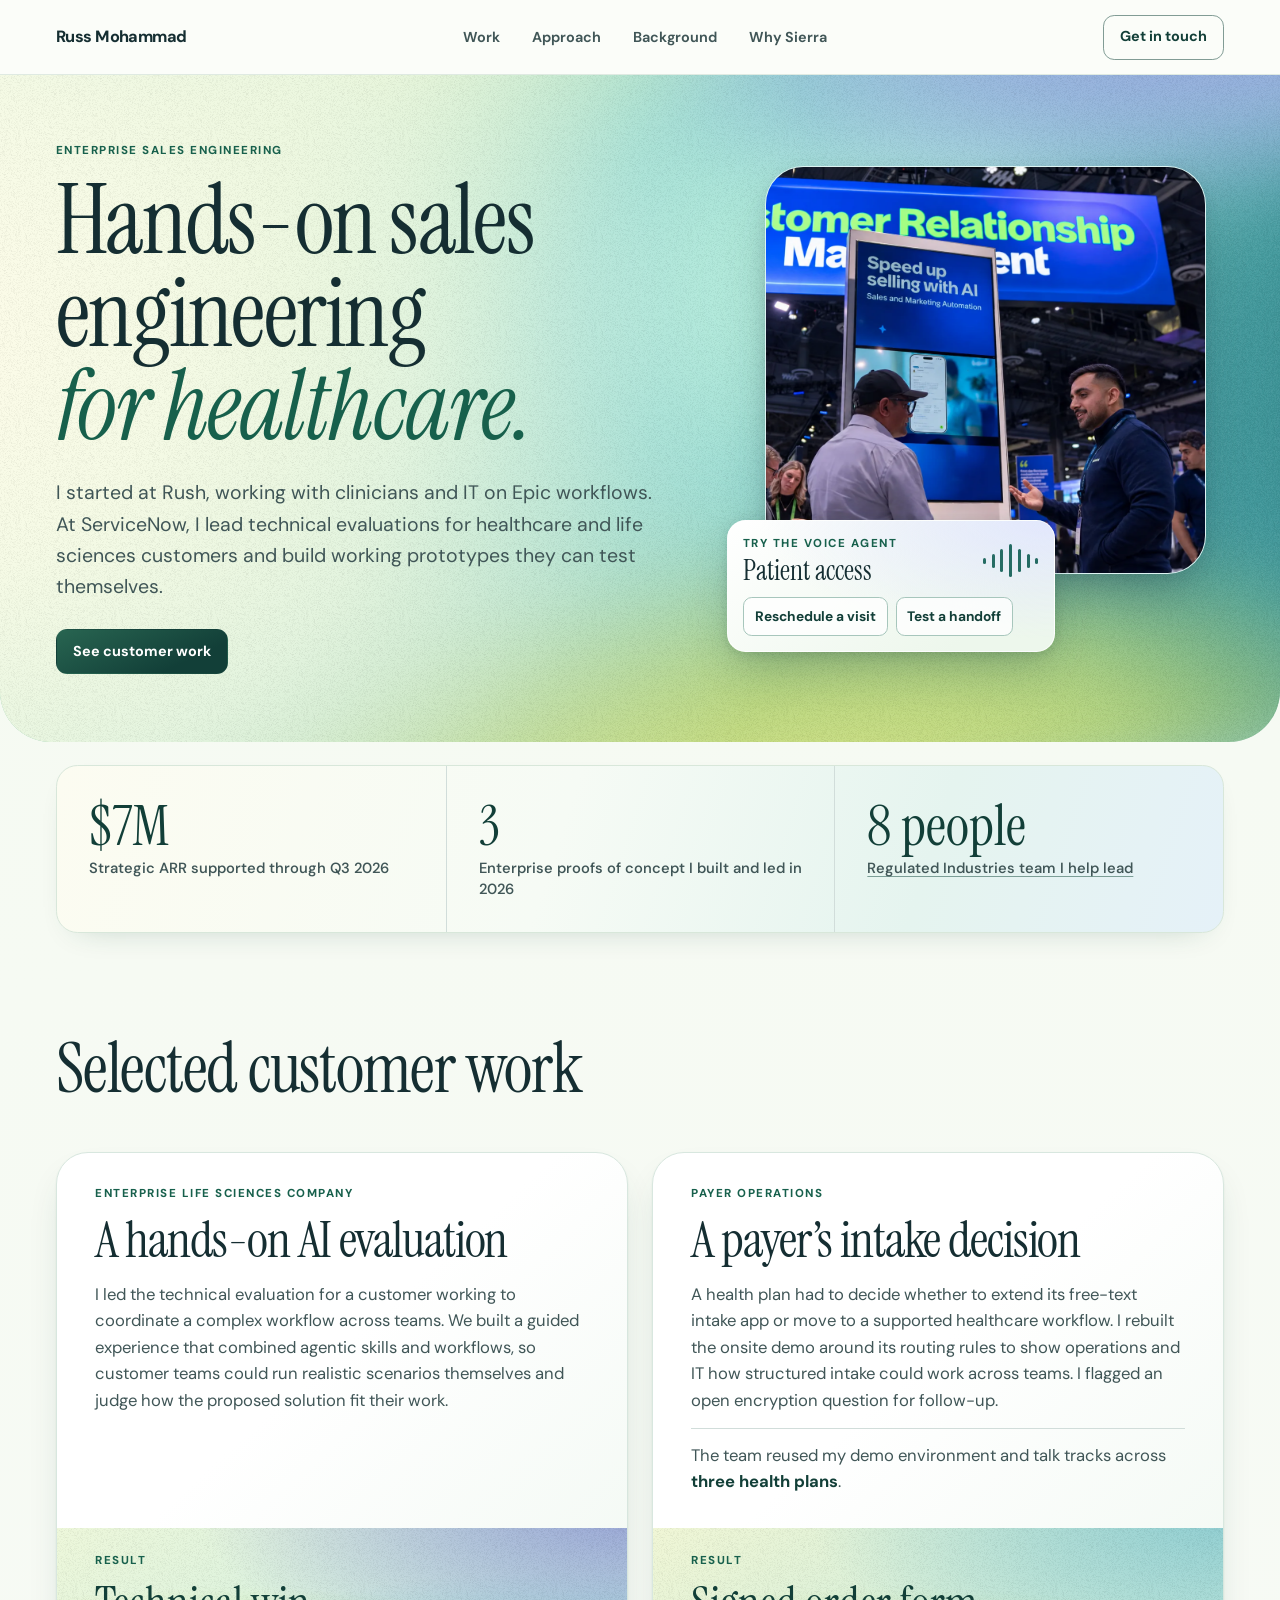
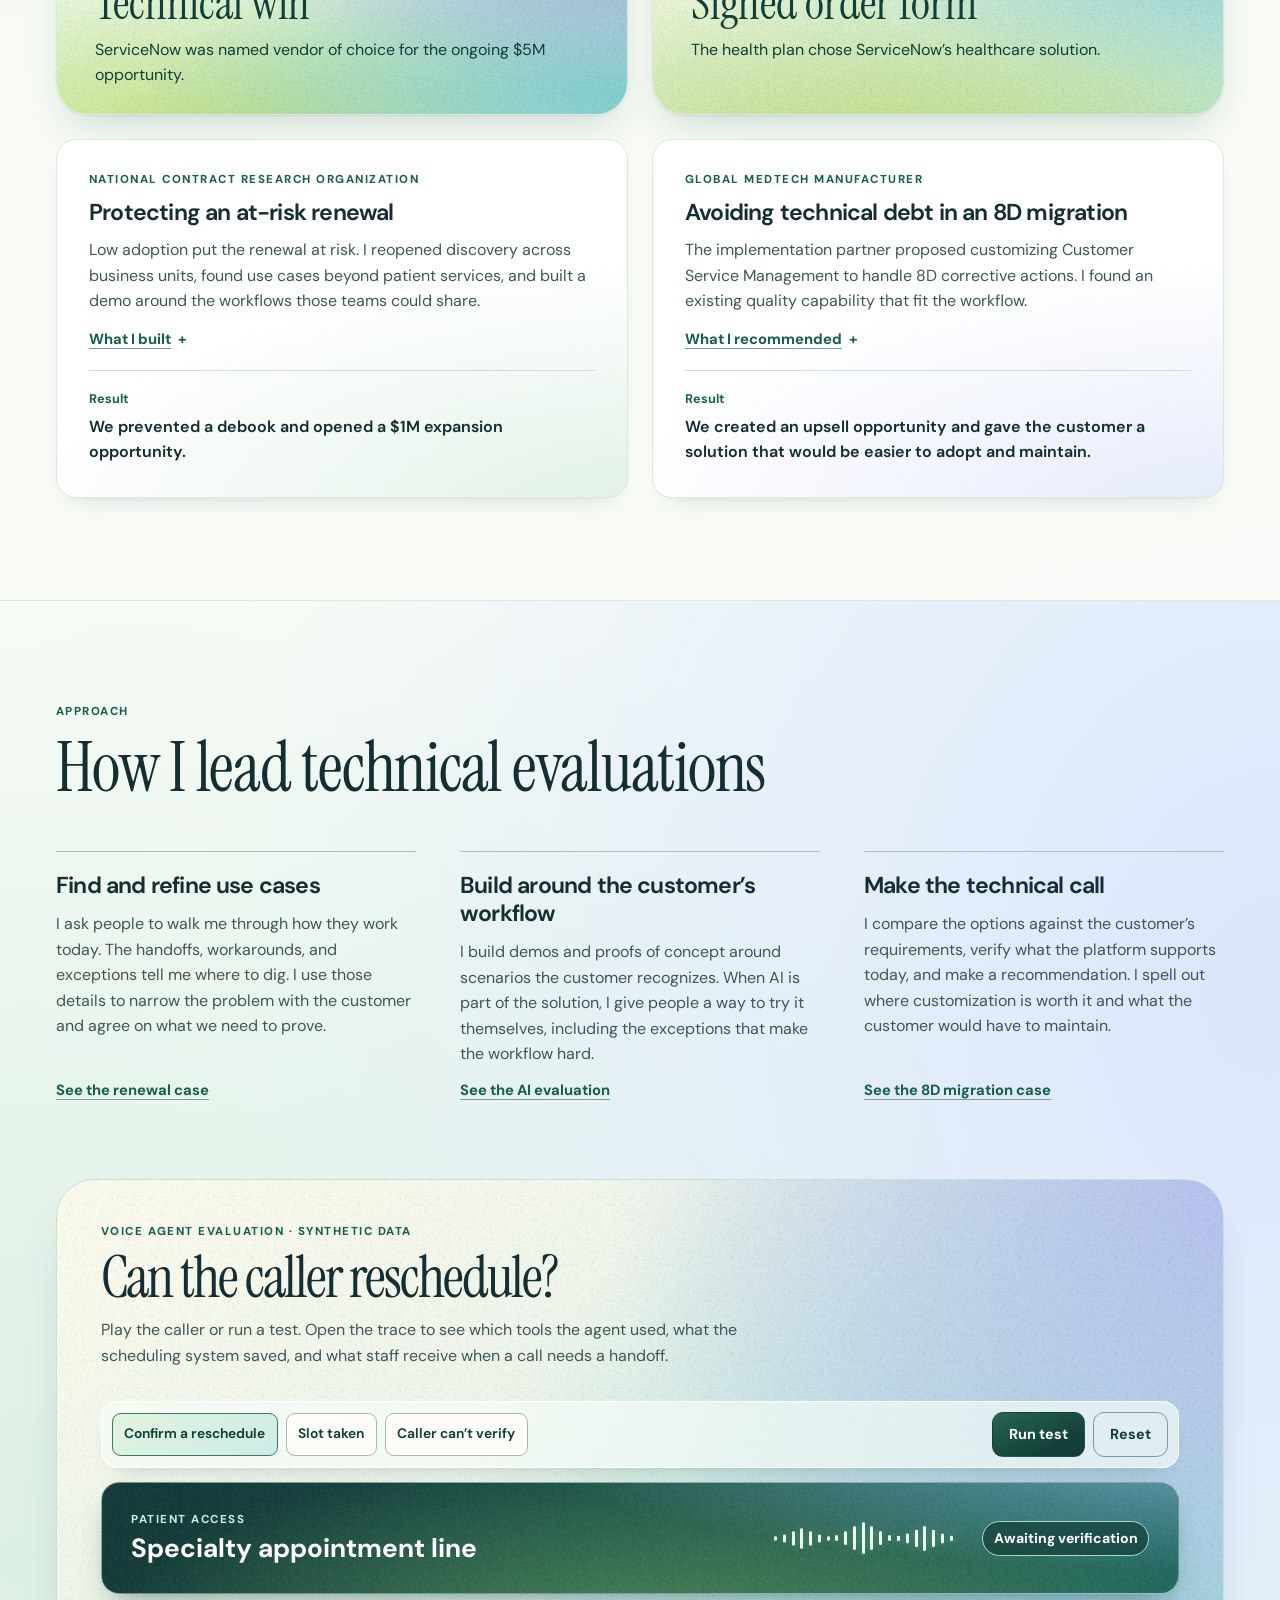
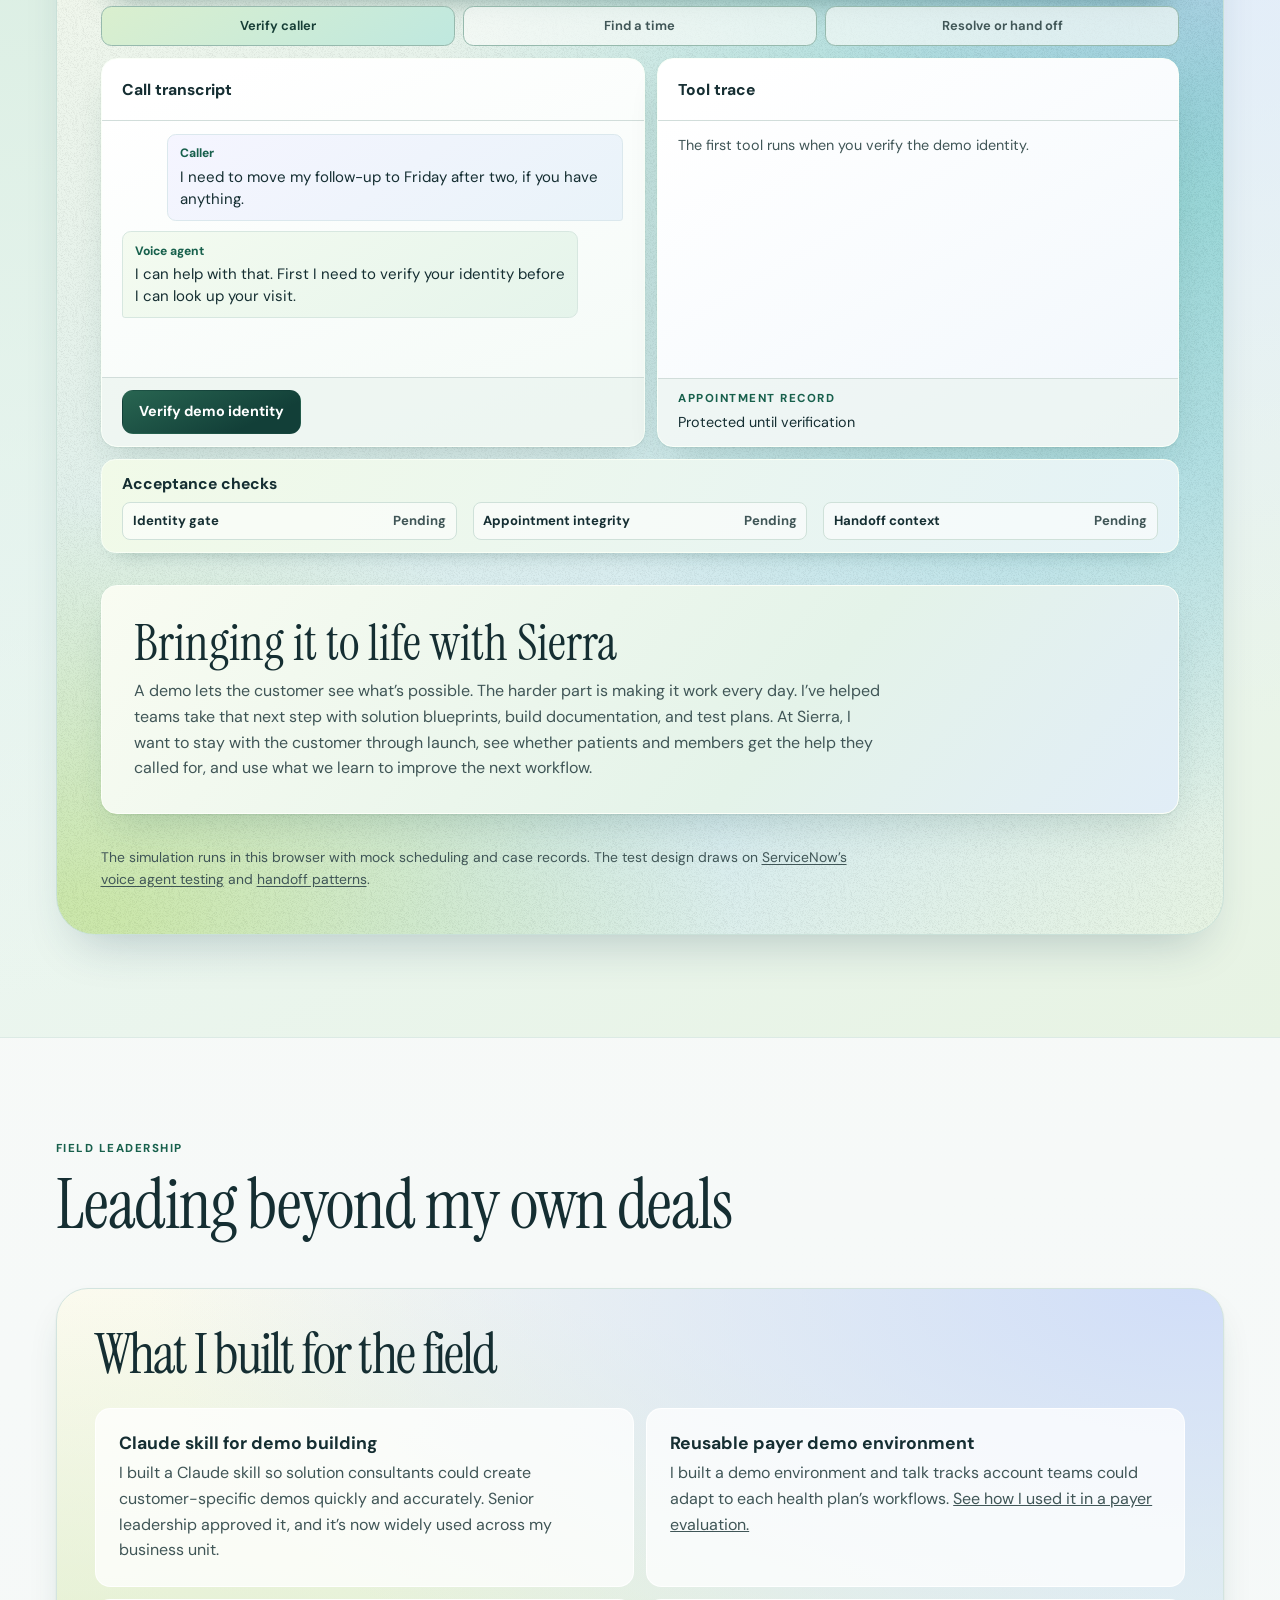
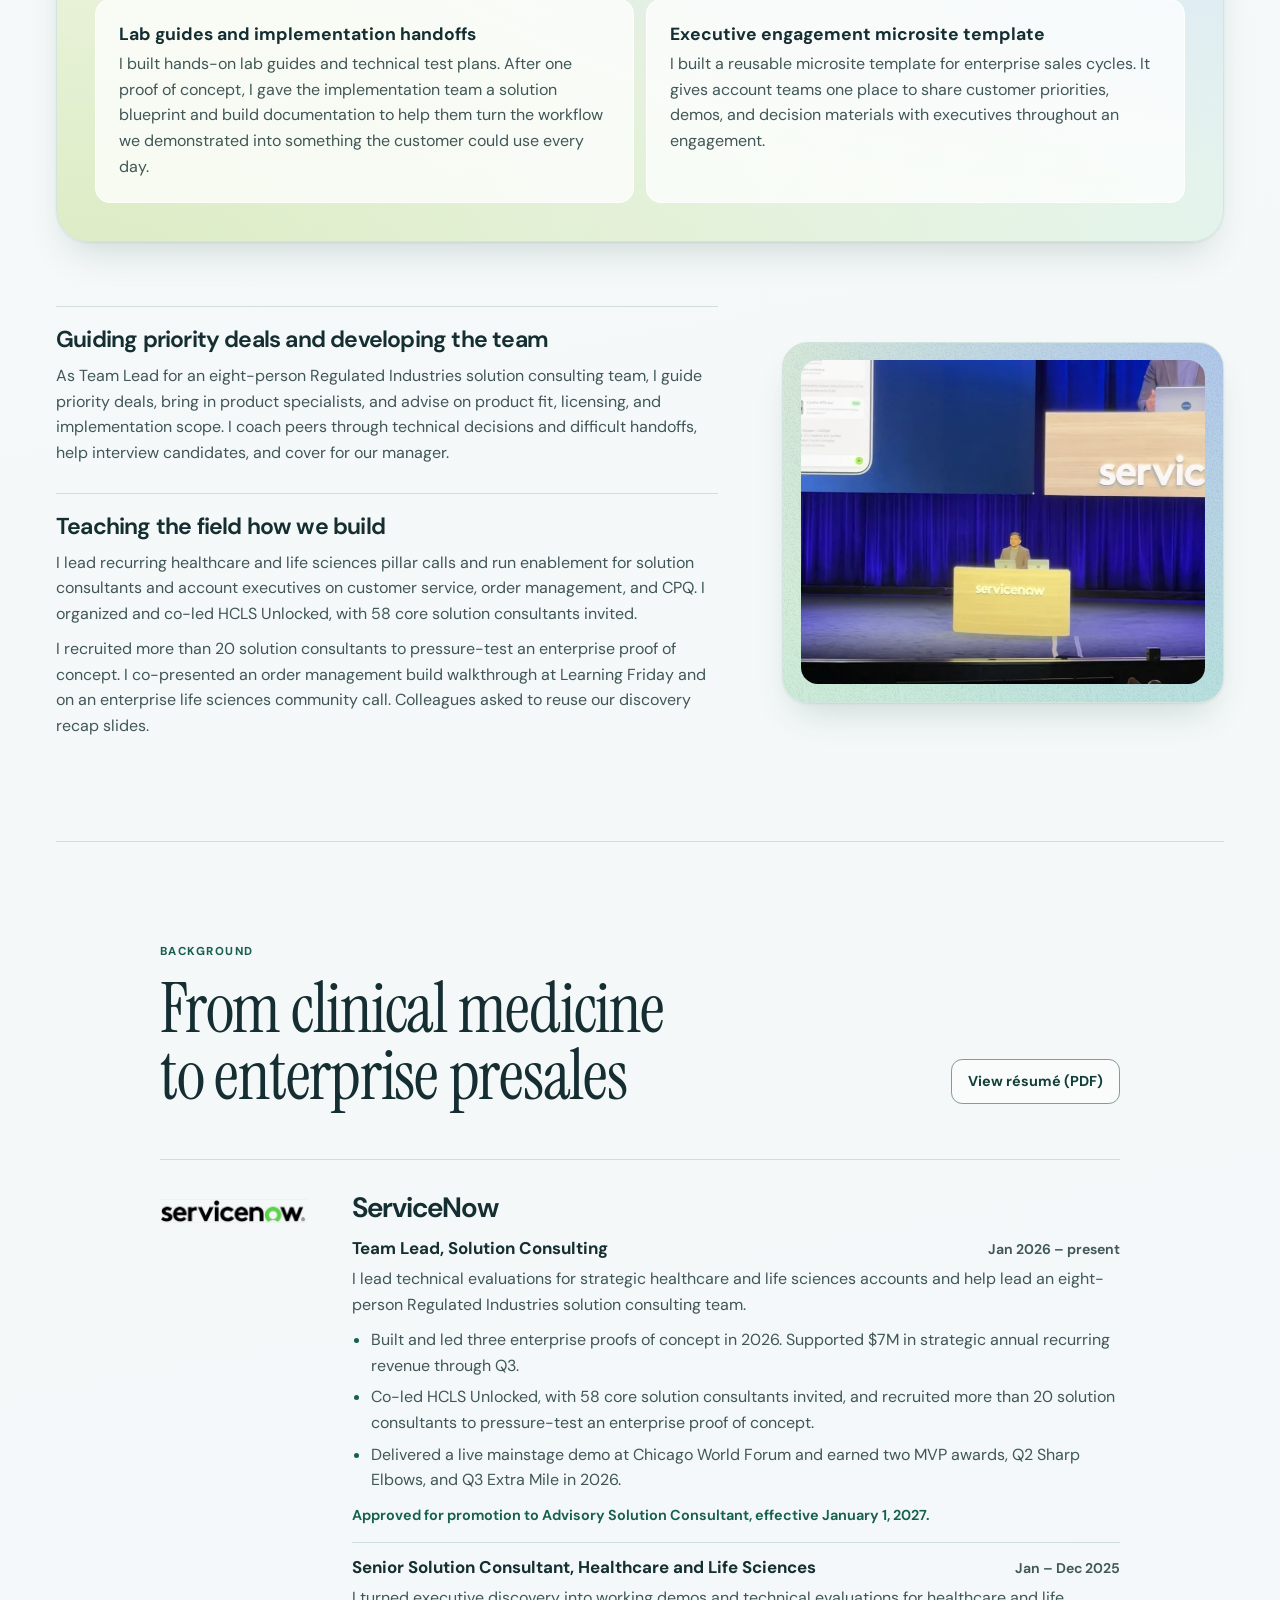
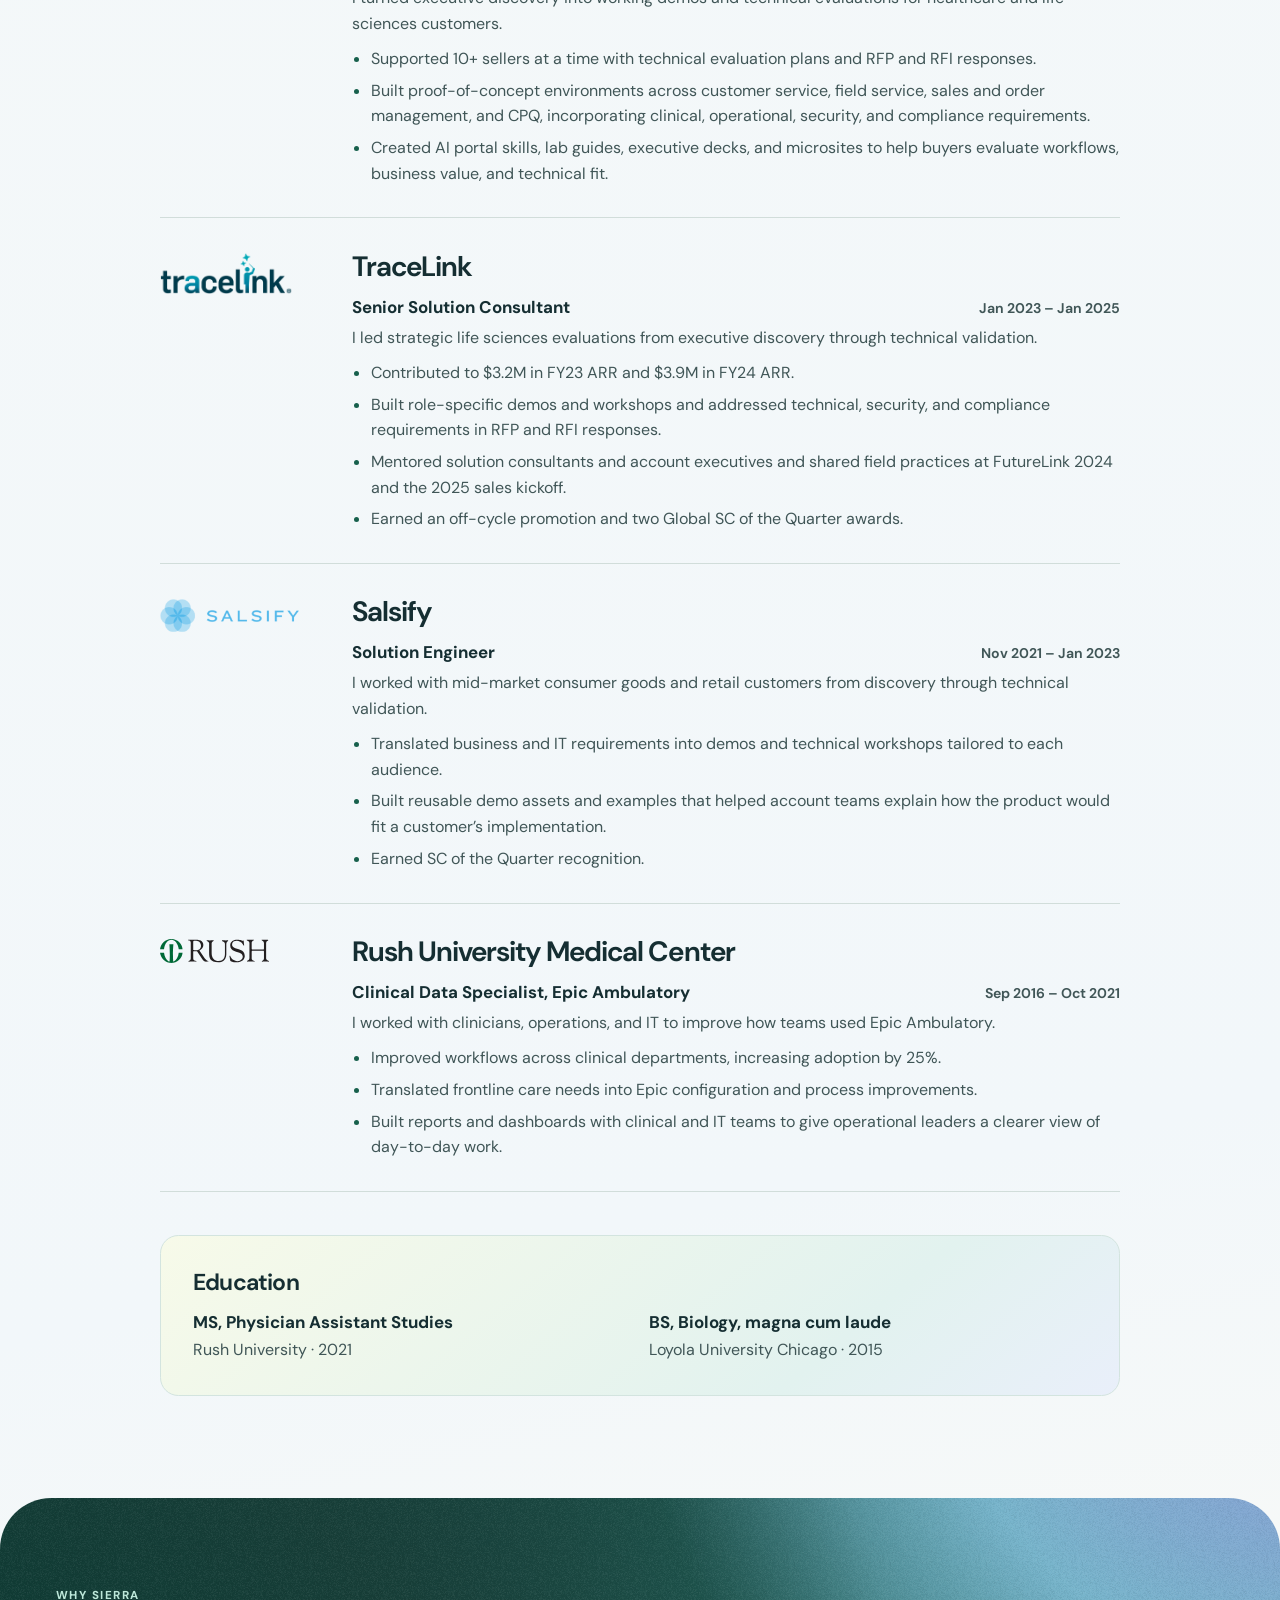
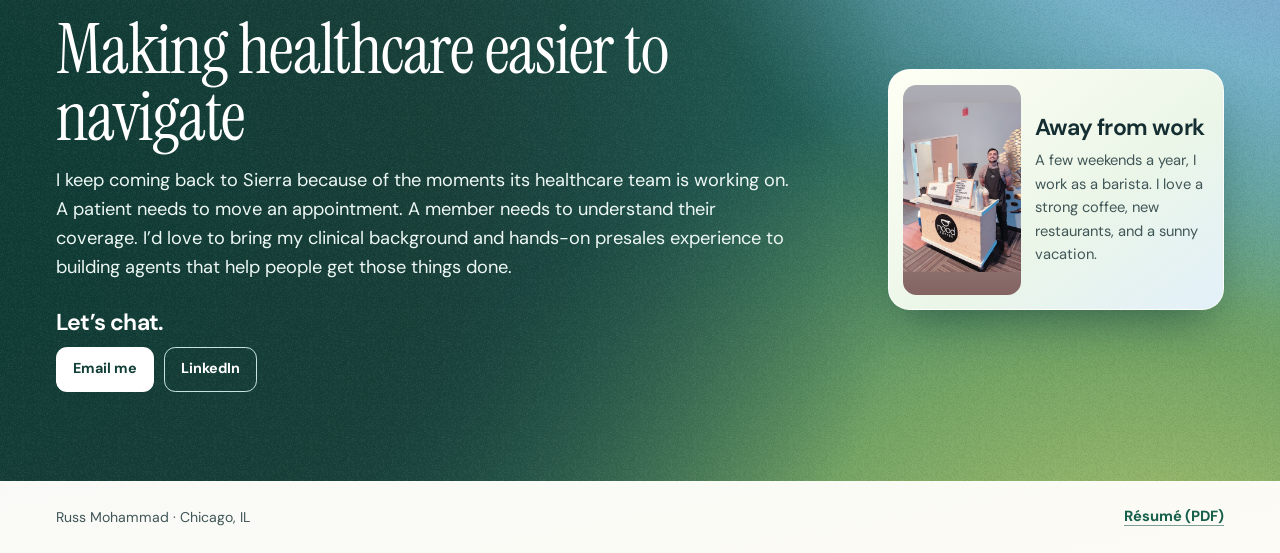
==== commit 95641a63: "Expand the homepage Background section with resume accomplishments" ====
--- a/index.html
+++ b/index.html
@@ -14,7 +14,7 @@
     <link rel="preconnect" href="https://fonts.googleapis.com" />
     <link rel="preconnect" href="https://fonts.gstatic.com" crossorigin />
     <link rel="stylesheet" href="https://fonts.googleapis.com/css2?family=DM+Sans:wght@400..750&amp;family=Instrument+Serif:ital@0;1&amp;display=swap" />
-    <link rel="stylesheet" href="sierra.css?v=payer" />
+    <link rel="stylesheet" href="sierra.css?v=resume" />
     <script src="sierra.js?v=depth" defer></script>
   </head>
   <body>
@@ -313,7 +313,12 @@
                   <h4>Team Lead, Solution Consulting</h4>
                   <p class="role-date">Jan 2026 – present</p>
                 </div>
-                <p>I lead technical evaluations for strategic healthcare and life sciences accounts and help lead the Regulated Industries solution consulting team. I delivered a live mainstage demo at Chicago World Forum and earned two MVP awards in 2026.</p>
+                <p>I lead technical evaluations for strategic healthcare and life sciences accounts and help lead an eight-person Regulated Industries solution consulting team.</p>
+                <ul class="role-accomplishments">
+                  <li>Built and led three enterprise proofs of concept in 2026. Supported $7M in strategic annual recurring revenue through Q3.</li>
+                  <li>Co-led HCLS Unlocked, with 58 core solution consultants invited, and recruited more than 20 solution consultants to pressure-test an enterprise proof of concept.</li>
+                  <li>Delivered a live mainstage demo at Chicago World Forum and earned two MVP awards, Q2 Sharp Elbows, and Q3 Extra Mile in 2026.</li>
+                </ul>
                 <p class="role-note">Approved for promotion to Advisory Solution Consultant, effective January 1, 2027.</p>
               </div>
               <div class="role-position">
@@ -321,7 +326,12 @@
                   <h4>Senior Solution Consultant, Healthcare and Life Sciences</h4>
                   <p class="role-date">Jan – Dec 2025</p>
                 </div>
-                <p>I supported 10+ sellers at a time through executive discovery, RFPs, and technical evaluations. I built demos and proof-of-concept environments across customer service, field service, sales, and order management.</p>
+                <p>I turned executive discovery into working demos and technical evaluations for healthcare and life sciences customers.</p>
+                <ul class="role-accomplishments">
+                  <li>Supported 10+ sellers at a time with technical evaluation plans and RFP and RFI responses.</li>
+                  <li>Built proof-of-concept environments across customer service, field service, sales and order management, and CPQ, incorporating clinical, operational, security, and compliance requirements.</li>
+                  <li>Created AI portal skills, lab guides, executive decks, and microsites to help buyers evaluate workflows, business value, and technical fit.</li>
+                </ul>
               </div>
             </div>
           </article>
@@ -334,7 +344,13 @@
                   <h4>Senior Solution Consultant</h4>
                   <p class="role-date">Jan 2023 – Jan 2025</p>
                 </div>
-                <p>I led discovery, demos, and technical workshops for life sciences accounts, contributing to $3.2M in FY23 ARR and $3.9M in FY24 ARR. I mentored solution consultants and account executives, earned an off-cycle promotion, and received two Global SC of the Quarter awards.</p>
+                <p>I led strategic life sciences evaluations from executive discovery through technical validation.</p>
+                <ul class="role-accomplishments">
+                  <li>Contributed to $3.2M in FY23 ARR and $3.9M in FY24 ARR.</li>
+                  <li>Built role-specific demos and workshops and addressed technical, security, and compliance requirements in RFP and RFI responses.</li>
+                  <li>Mentored solution consultants and account executives and shared field practices at FutureLink 2024 and the 2025 sales kickoff.</li>
+                  <li>Earned an off-cycle promotion and two Global SC of the Quarter awards.</li>
+                </ul>
               </div>
             </div>
           </article>
@@ -347,7 +363,12 @@
                   <h4>Solution Engineer</h4>
                   <p class="role-date">Nov 2021 – Jan 2023</p>
                 </div>
-                <p>I worked with consumer goods and retail teams from discovery through technical validation, building demos, workshops, and reusable technical assets for account teams. I earned SC of the Quarter recognition.</p>
+                <p>I worked with mid-market consumer goods and retail customers from discovery through technical validation.</p>
+                <ul class="role-accomplishments">
+                  <li>Translated business and IT requirements into demos and technical workshops tailored to each audience.</li>
+                  <li>Built reusable demo assets and examples that helped account teams explain how the product would fit a customer’s implementation.</li>
+                  <li>Earned SC of the Quarter recognition.</li>
+                </ul>
               </div>
             </div>
           </article>
@@ -360,7 +381,12 @@
                   <h4>Clinical Data Specialist, Epic Ambulatory</h4>
                   <p class="role-date">Sep 2016 – Oct 2021</p>
                 </div>
-                <p>I worked with clinicians and IT to improve Epic Ambulatory workflows across clinical departments, increasing workflow adoption by 25%. I also built reports and dashboards with clinical and IT teams.</p>
+                <p>I worked with clinicians, operations, and IT to improve how teams used Epic Ambulatory.</p>
+                <ul class="role-accomplishments">
+                  <li>Improved workflows across clinical departments, increasing adoption by 25%.</li>
+                  <li>Translated frontline care needs into Epic configuration and process improvements.</li>
+                  <li>Built reports and dashboards with clinical and IT teams to give operational leaders a clearer view of day-to-day work.</li>
+                </ul>
               </div>
             </div>
           </article>
--- a/sierra.css
+++ b/sierra.css
@@ -918,10 +918,18 @@
 .role-positions { grid-column: 2; display: grid; gap: .9rem; }
 .role-position + .role-position { padding-top: .85rem; border-top: 1px solid var(--line); }
 .role-position > p { margin-top: .35rem; }
+.role-accomplishments {
+  display: grid;
+  gap: .38rem;
+  margin: .6rem 0 0;
+  padding-inline-start: 1.2rem;
+  color: var(--muted);
+}
+.role-accomplishments ::marker { color: var(--green); }
 .role-title { display: flex; flex-wrap: wrap; justify-content: space-between; align-items: baseline; gap: .15rem .9rem; }
 .role-title h4, .education h4 { margin: 0; font-size: 1.06rem; line-height: 1.32; }
 .role-date { font-size: .88rem; font-weight: 650; }
-.role .role-note { color: var(--green); font-size: .9rem; font-weight: 650; }
+.role .role-note { margin-top: .7rem; color: var(--green); font-size: .9rem; font-weight: 650; }
 
 .education {
   margin-top: clamp(1.6rem, 4vw, 2.7rem);
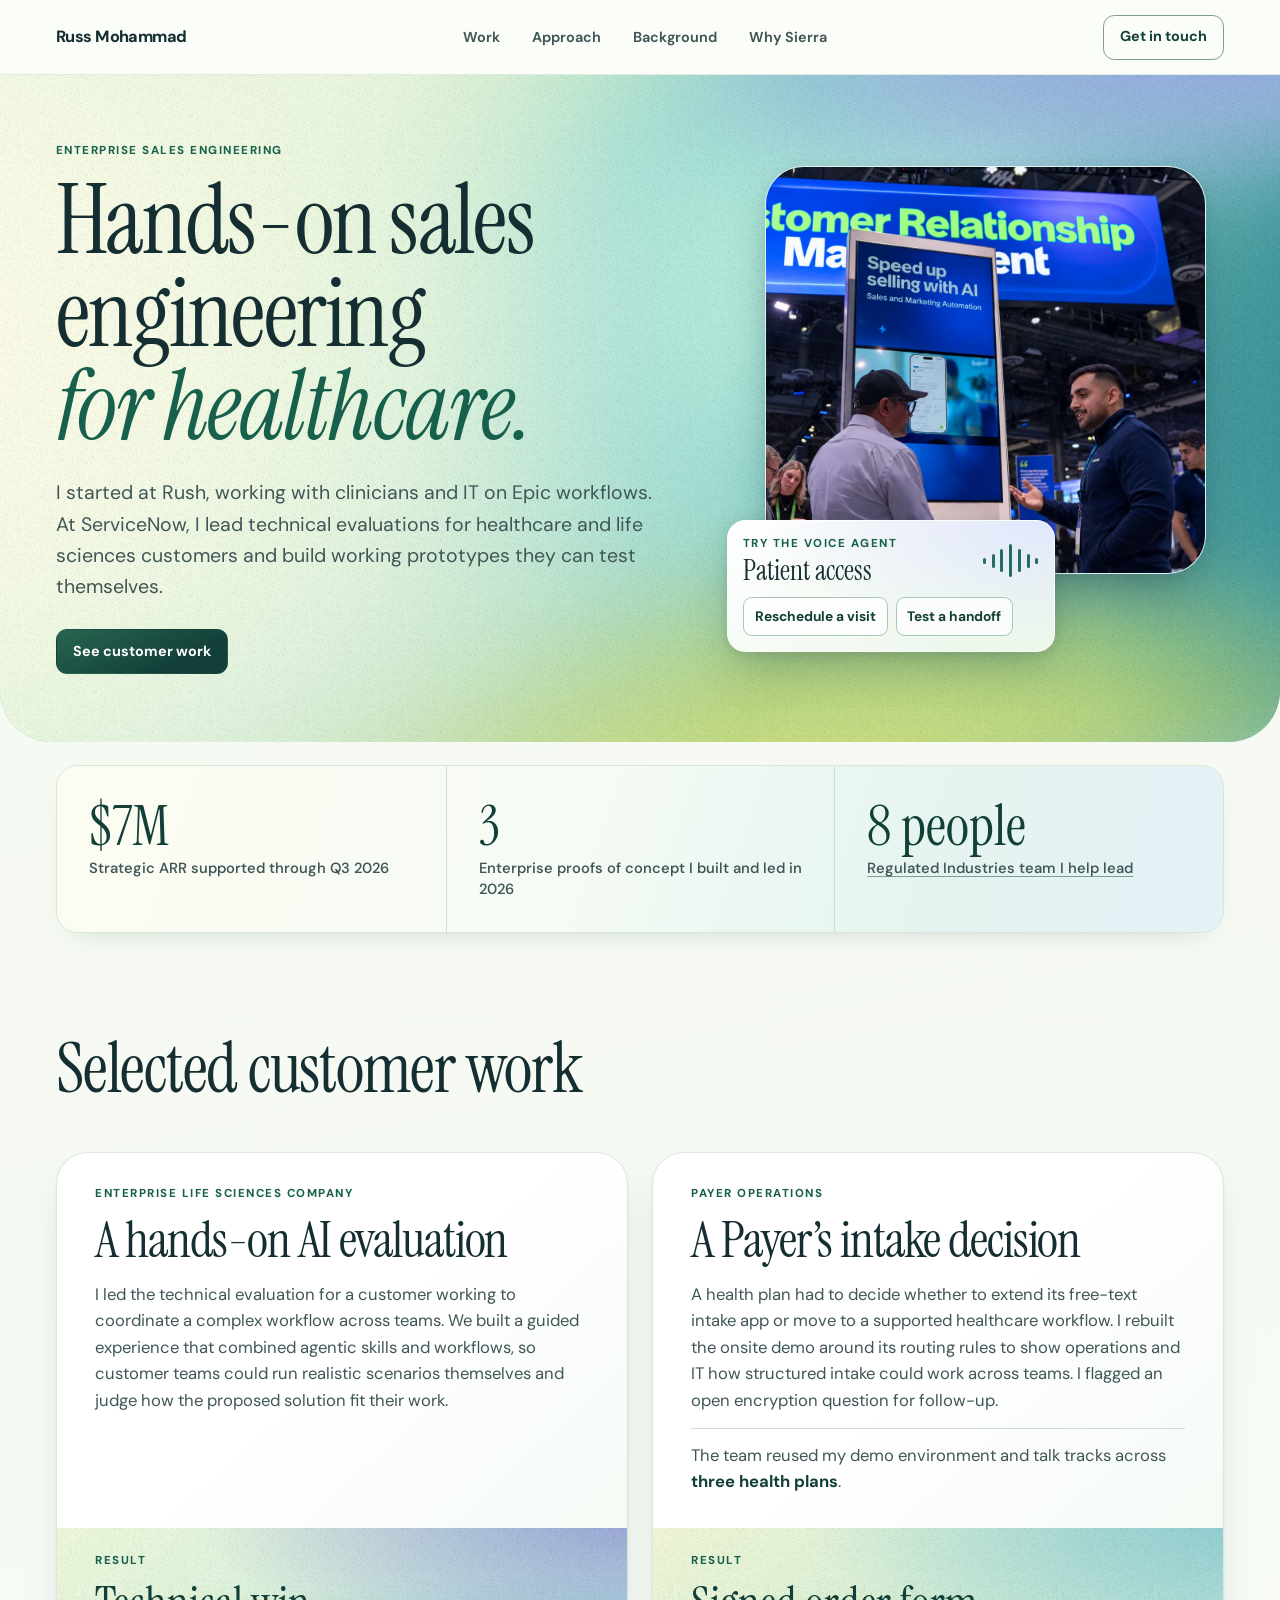
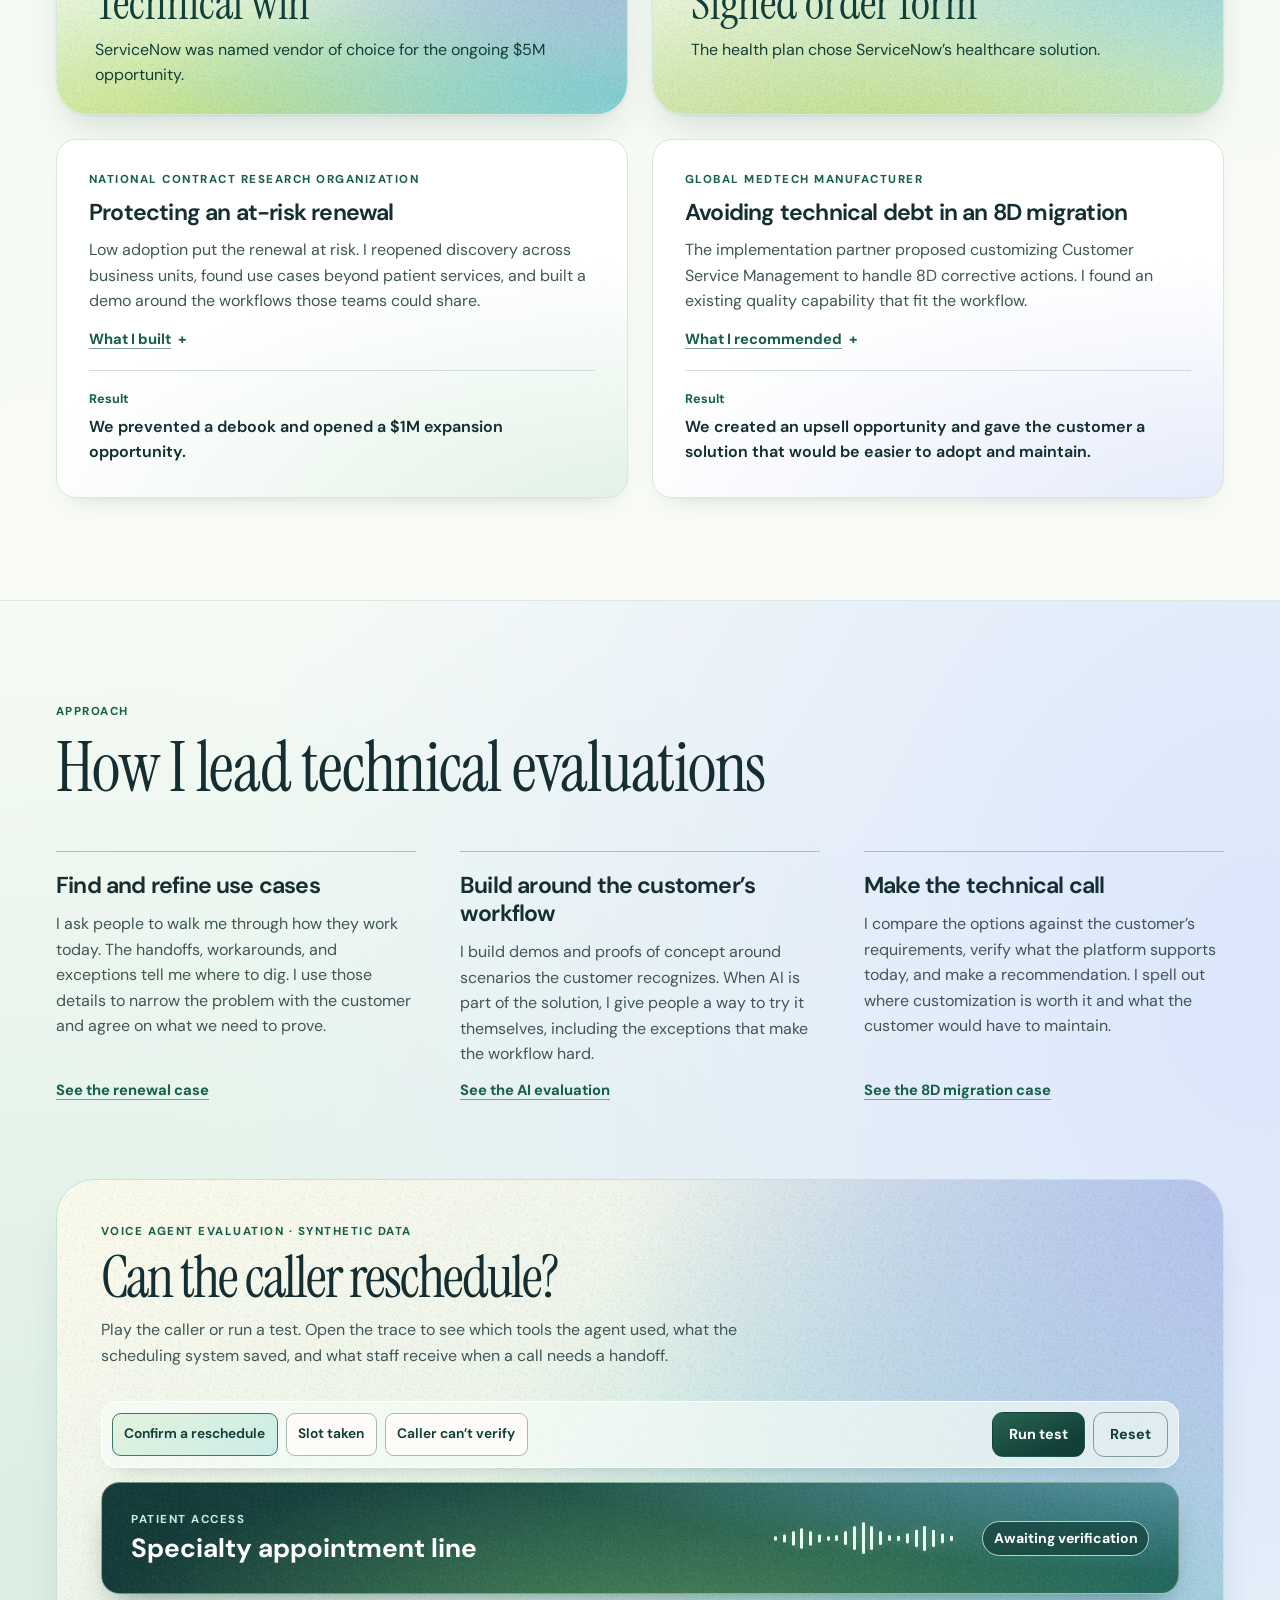
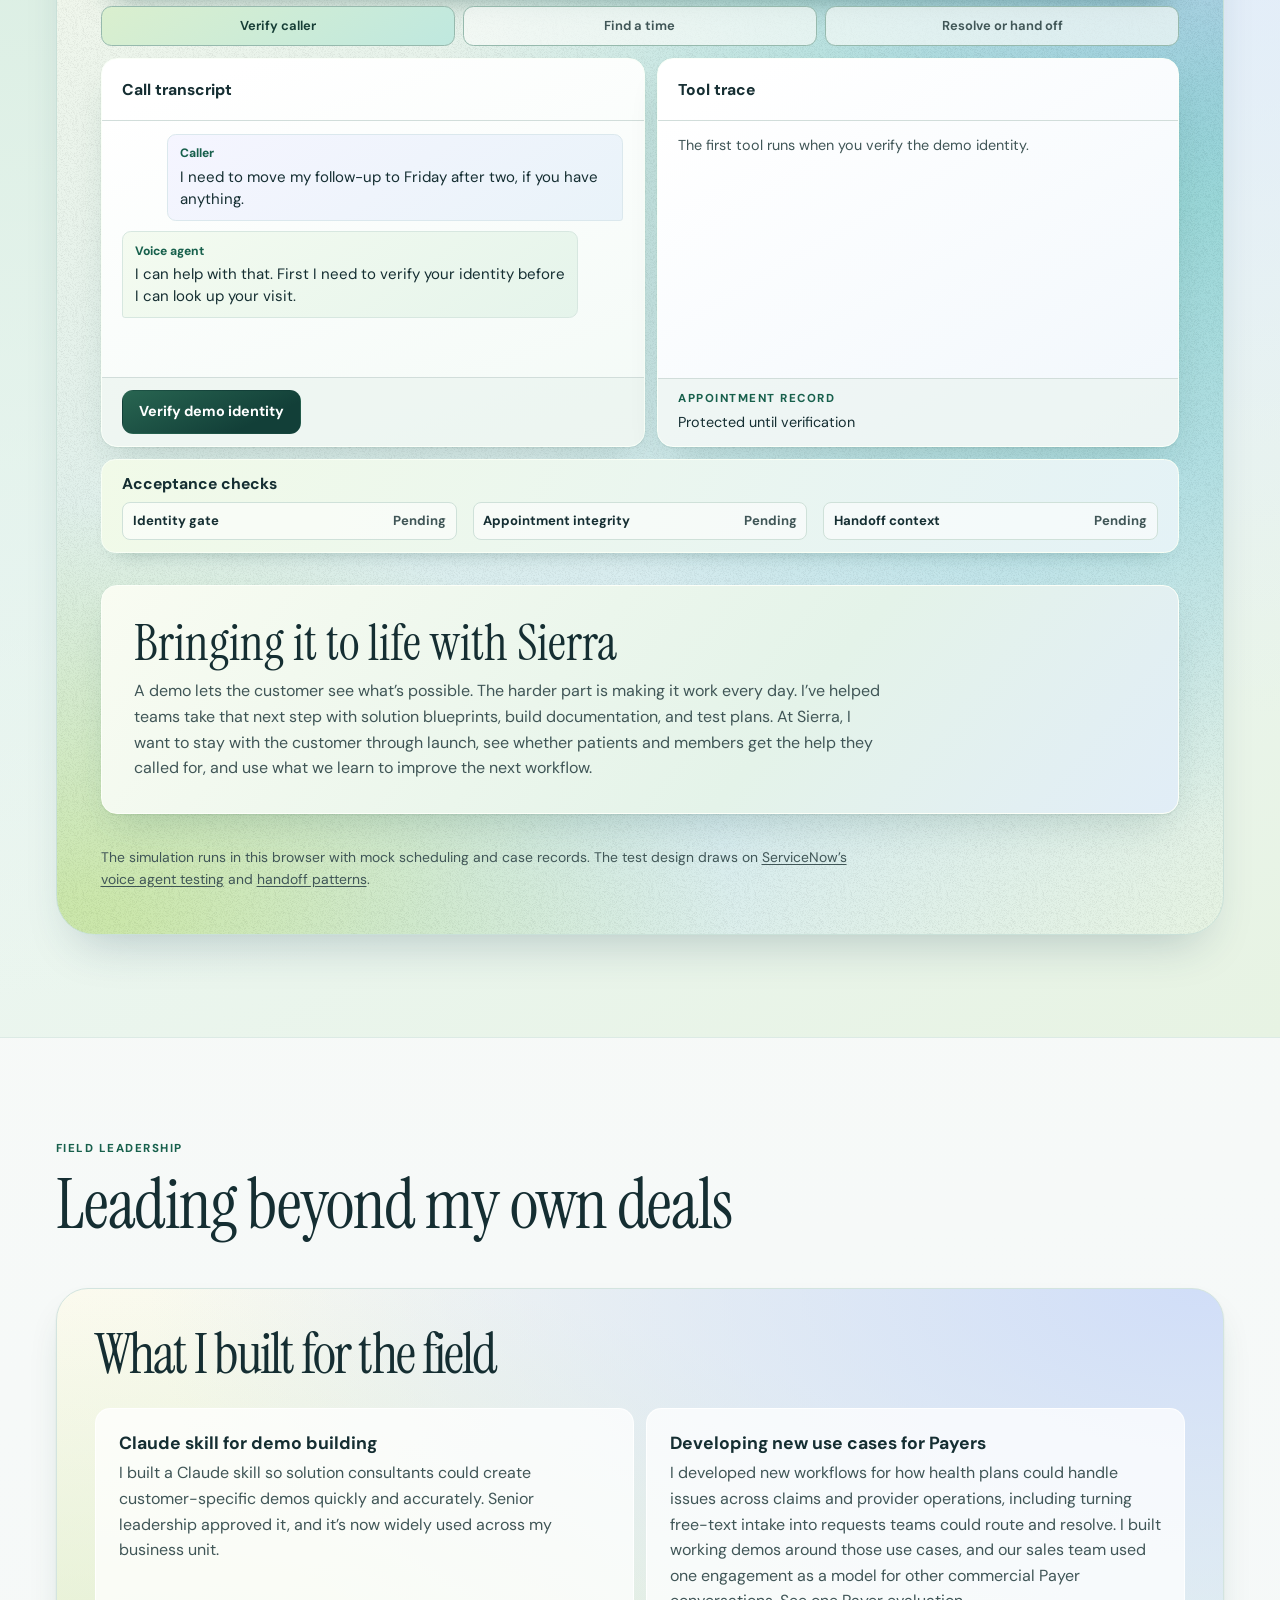
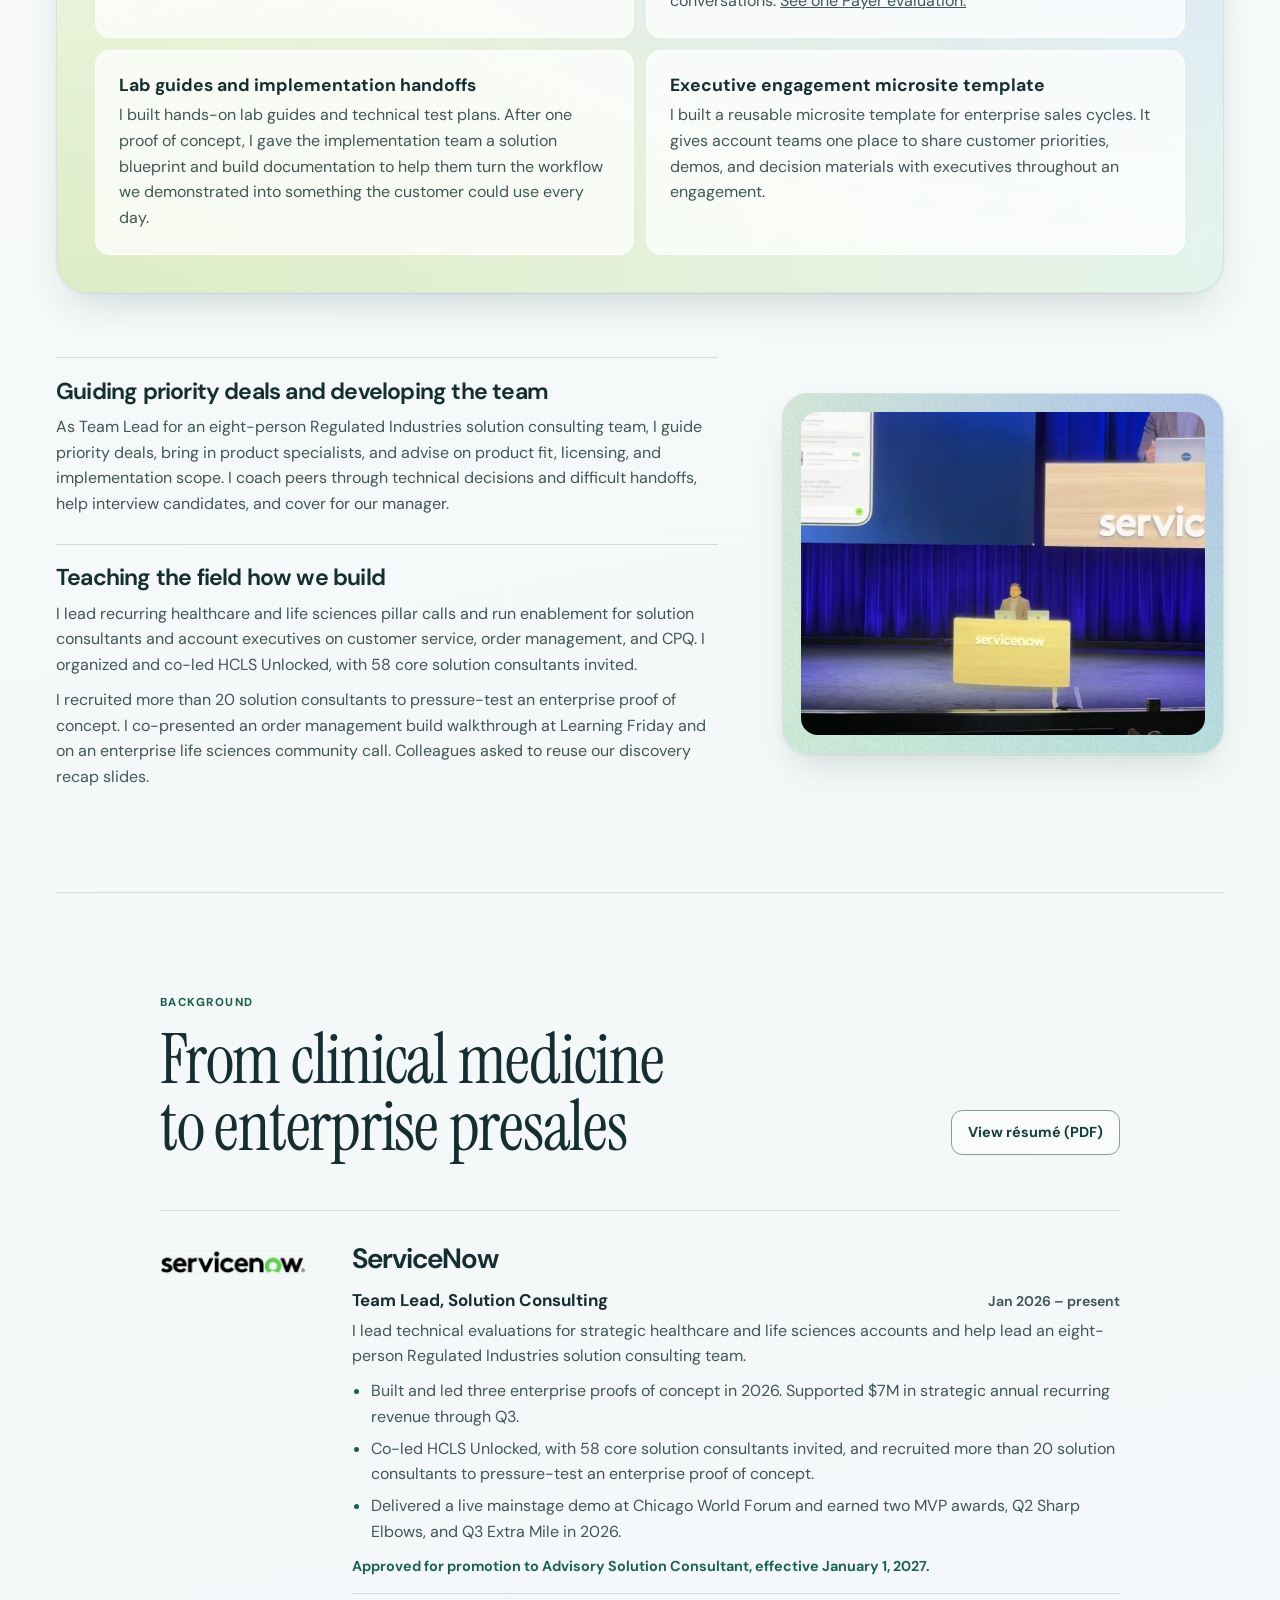
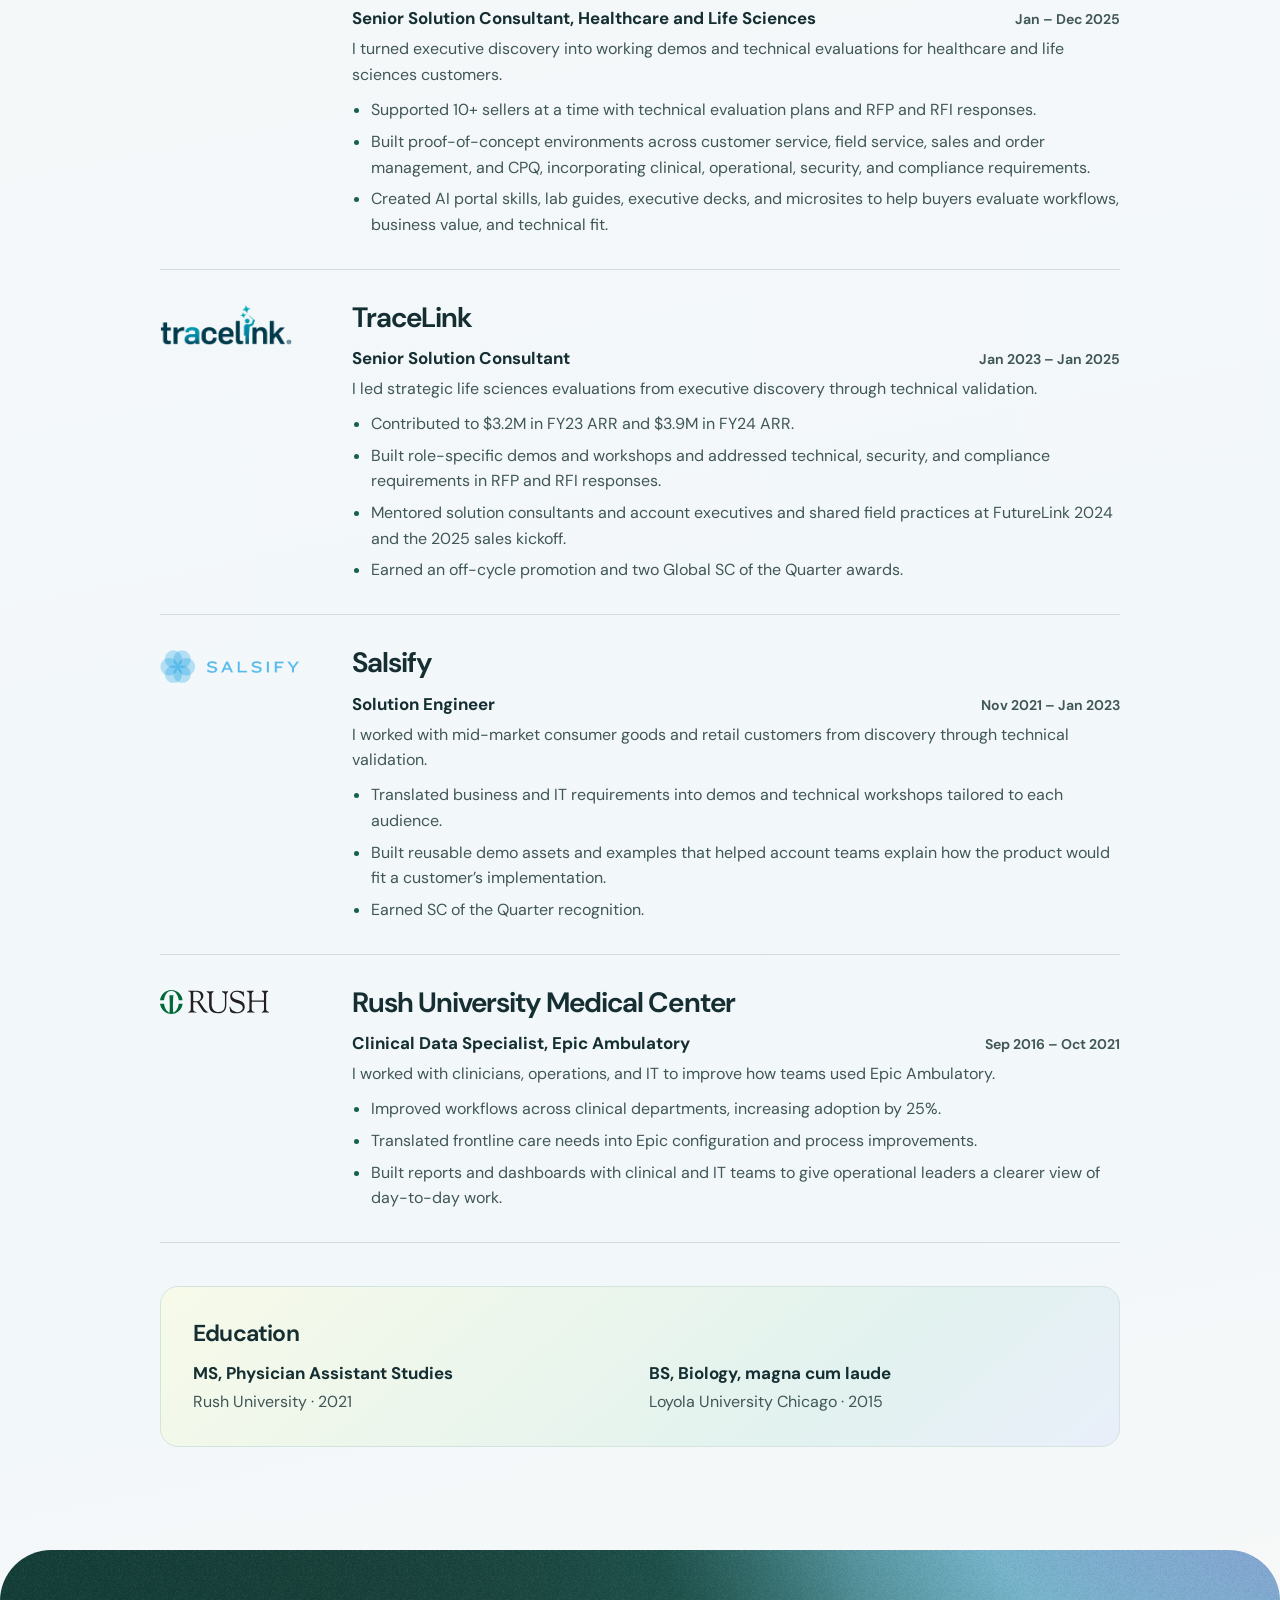
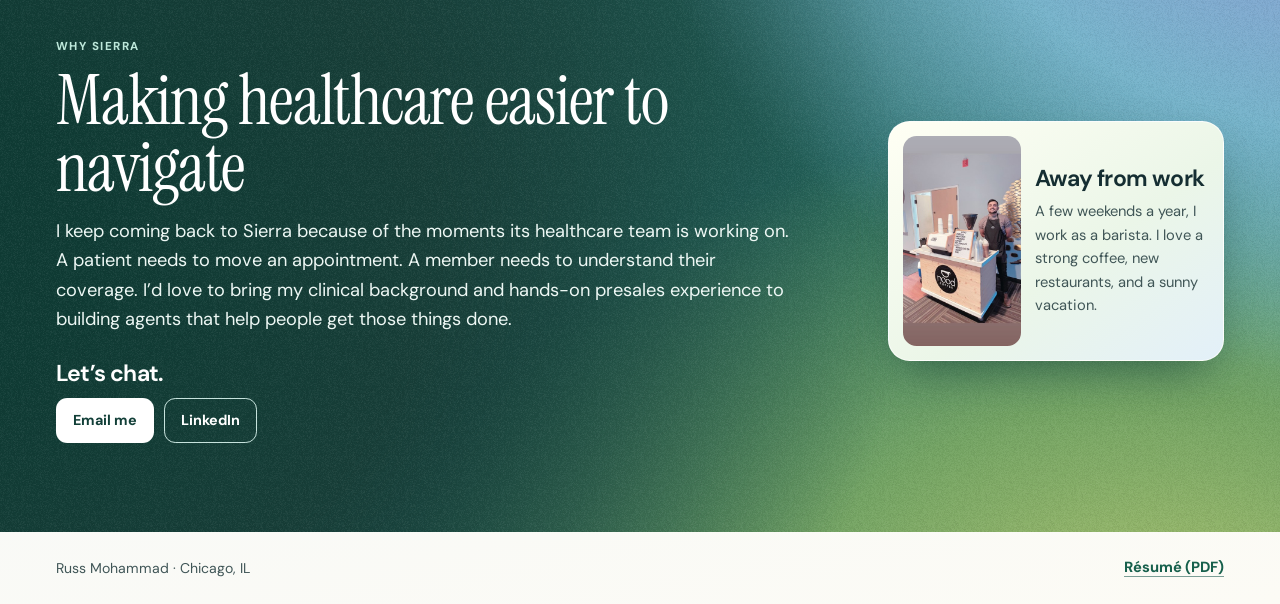
==== commit 0457ca98: "Highlight original Payer use cases and field adoption" ====
--- a/index.html
+++ b/index.html
@@ -100,7 +100,7 @@
           <article class="featured-case featured-case-payer" id="payer-workflow">
             <div class="featured-copy">
               <p class="eyebrow">Payer operations</p>
-              <h3>A payer’s intake decision</h3>
+              <h3>A Payer’s intake decision</h3>
               <p>A health plan had to decide whether to extend its free-text intake app or move to a supported healthcare workflow. I rebuilt the onsite demo around its routing rules to show operations and IT how structured intake could work across teams. I flagged an open encryption question for follow-up.</p>
               <p class="featured-reuse">The team reused my demo environment and talk tracks across <strong>three health plans</strong>.</p>
             </div>
@@ -263,8 +263,8 @@
               <p>I built a Claude skill so solution consultants could create customer-specific demos quickly and accurately. Senior leadership approved it, and it’s now widely used across my business unit.</p>
             </article>
             <article>
-              <h4>Reusable payer demo environment</h4>
-              <p>I built a demo environment and talk tracks account teams could adapt to each health plan’s workflows. <a href="#payer-workflow">See how I used it in a payer evaluation.</a></p>
+              <h4>Developing new use cases for Payers</h4>
+              <p>I developed new workflows for how health plans could handle issues across claims and provider operations, including turning free-text intake into requests teams could route and resolve. I built working demos around those use cases, and our sales team used one engagement as a model for other commercial Payer conversations. <a href="#payer-workflow">See one Payer evaluation.</a></p>
             </article>
             <article>
               <h4>Lab guides and implementation handoffs</h4>
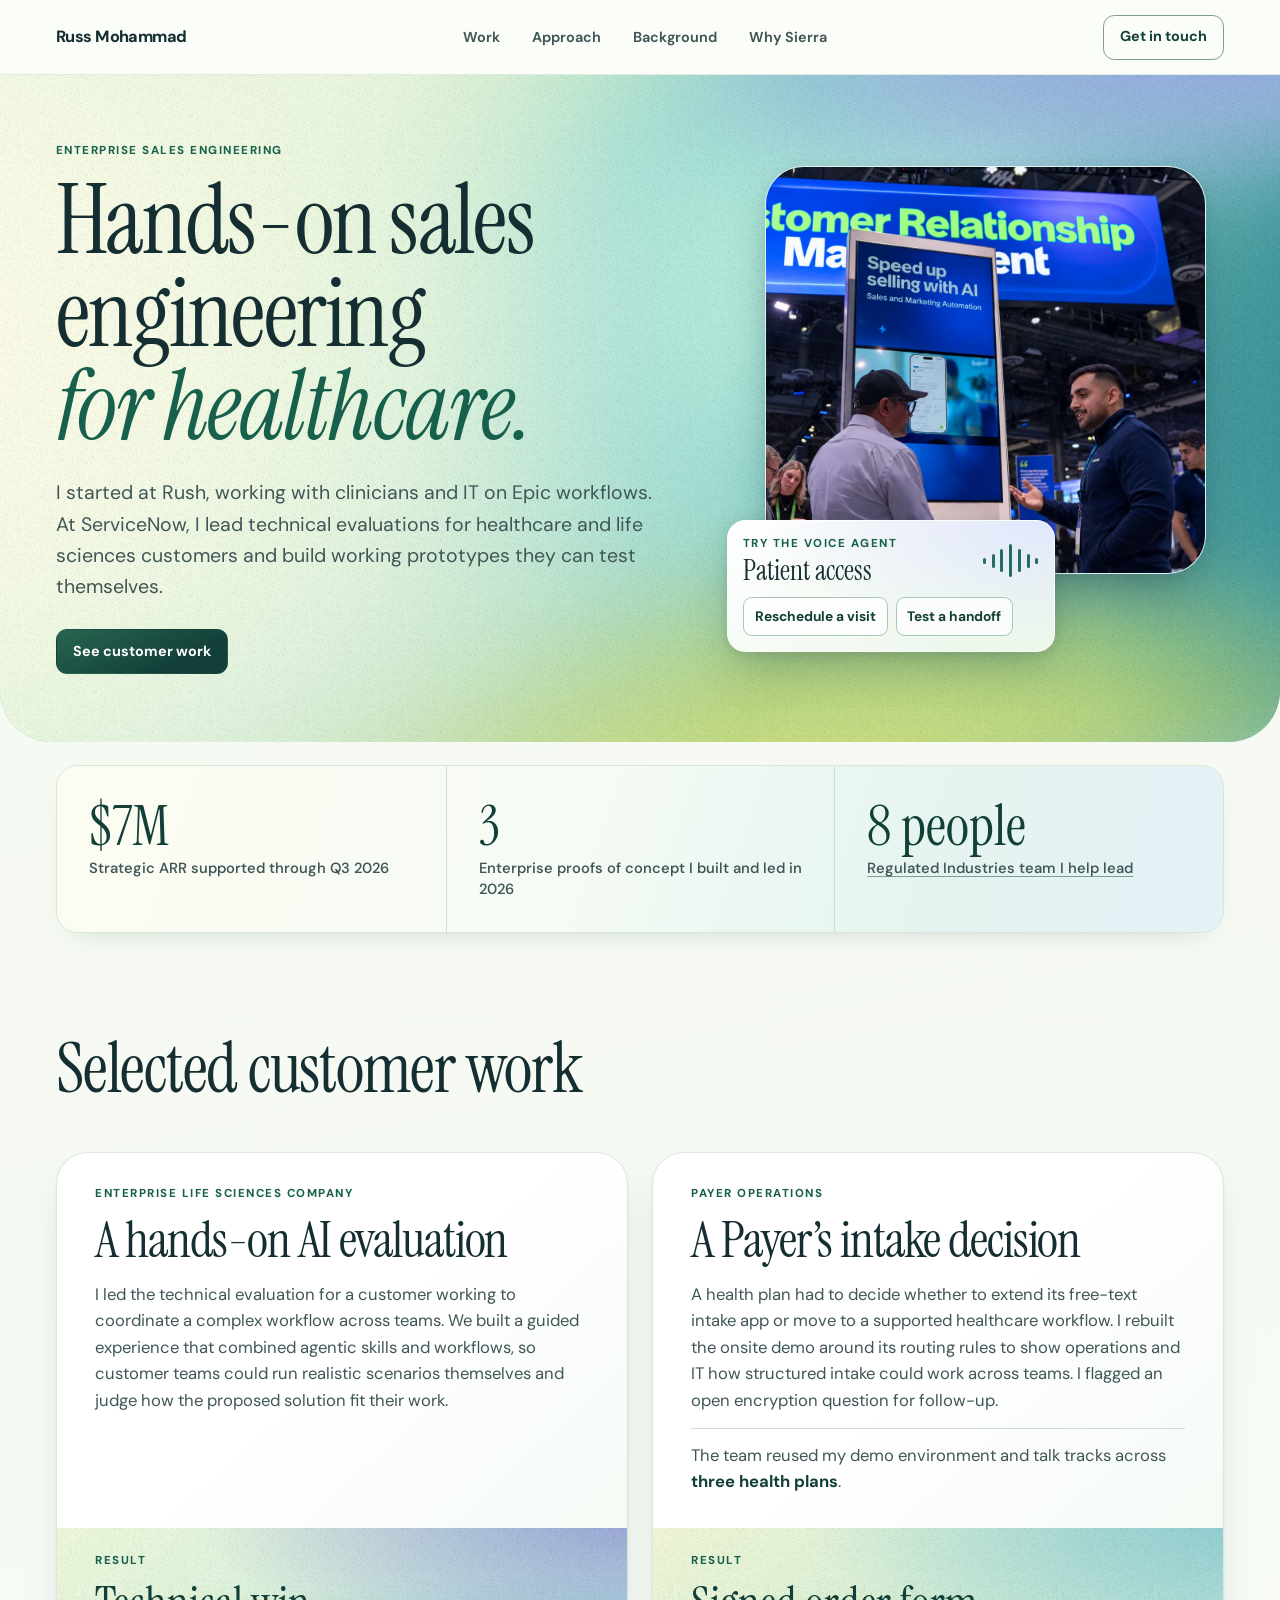
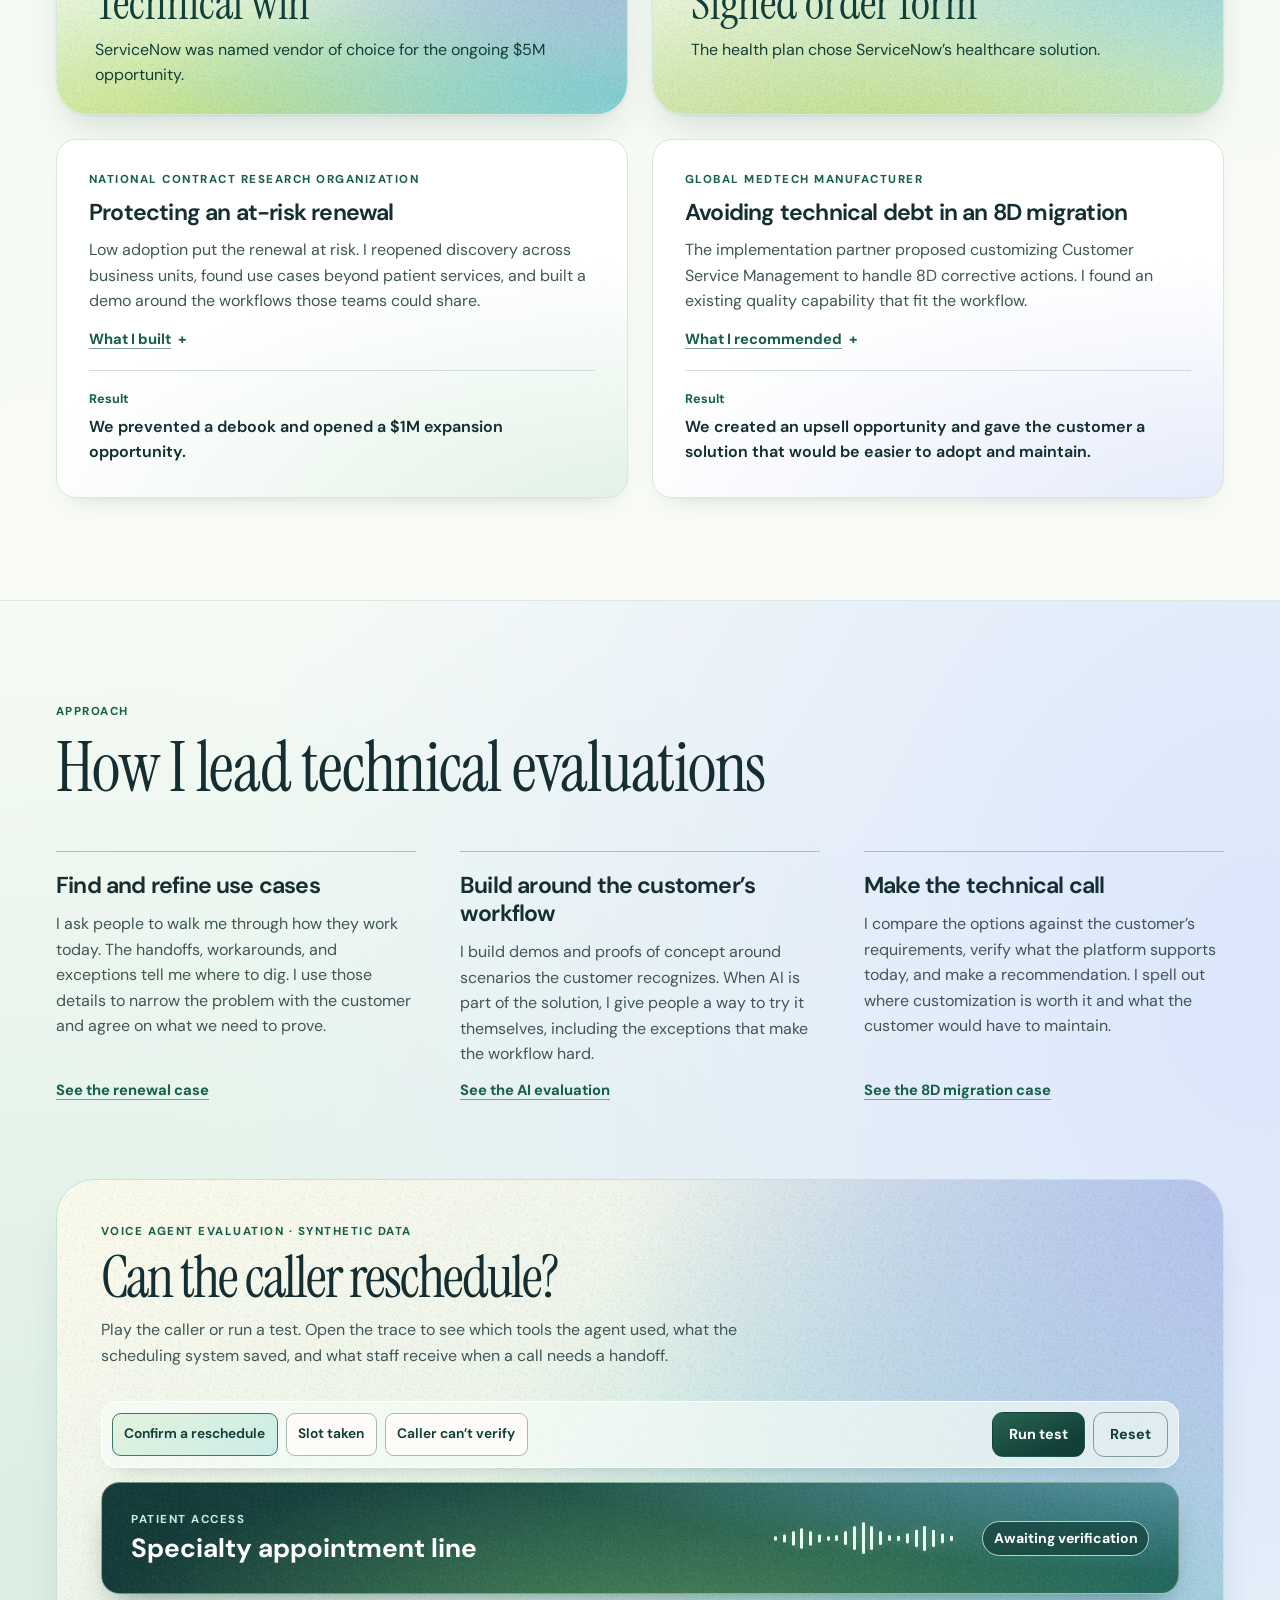
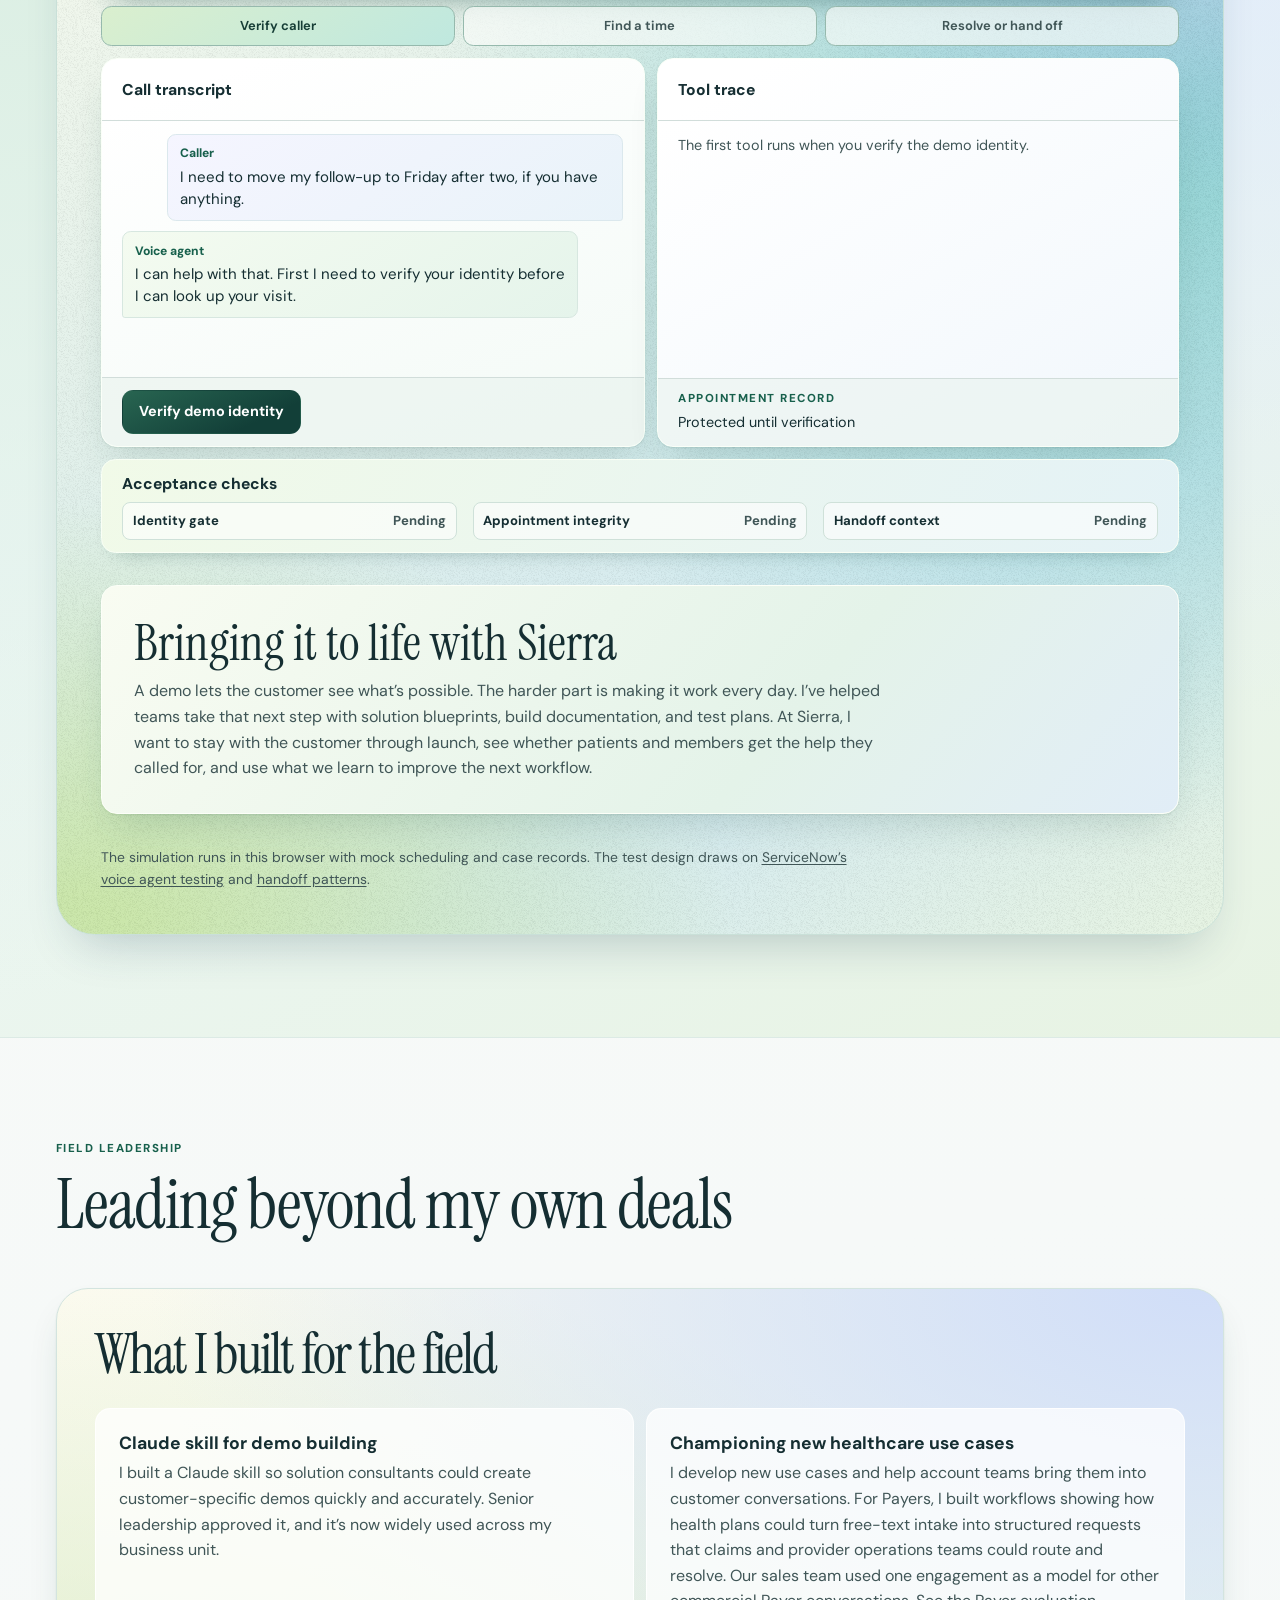
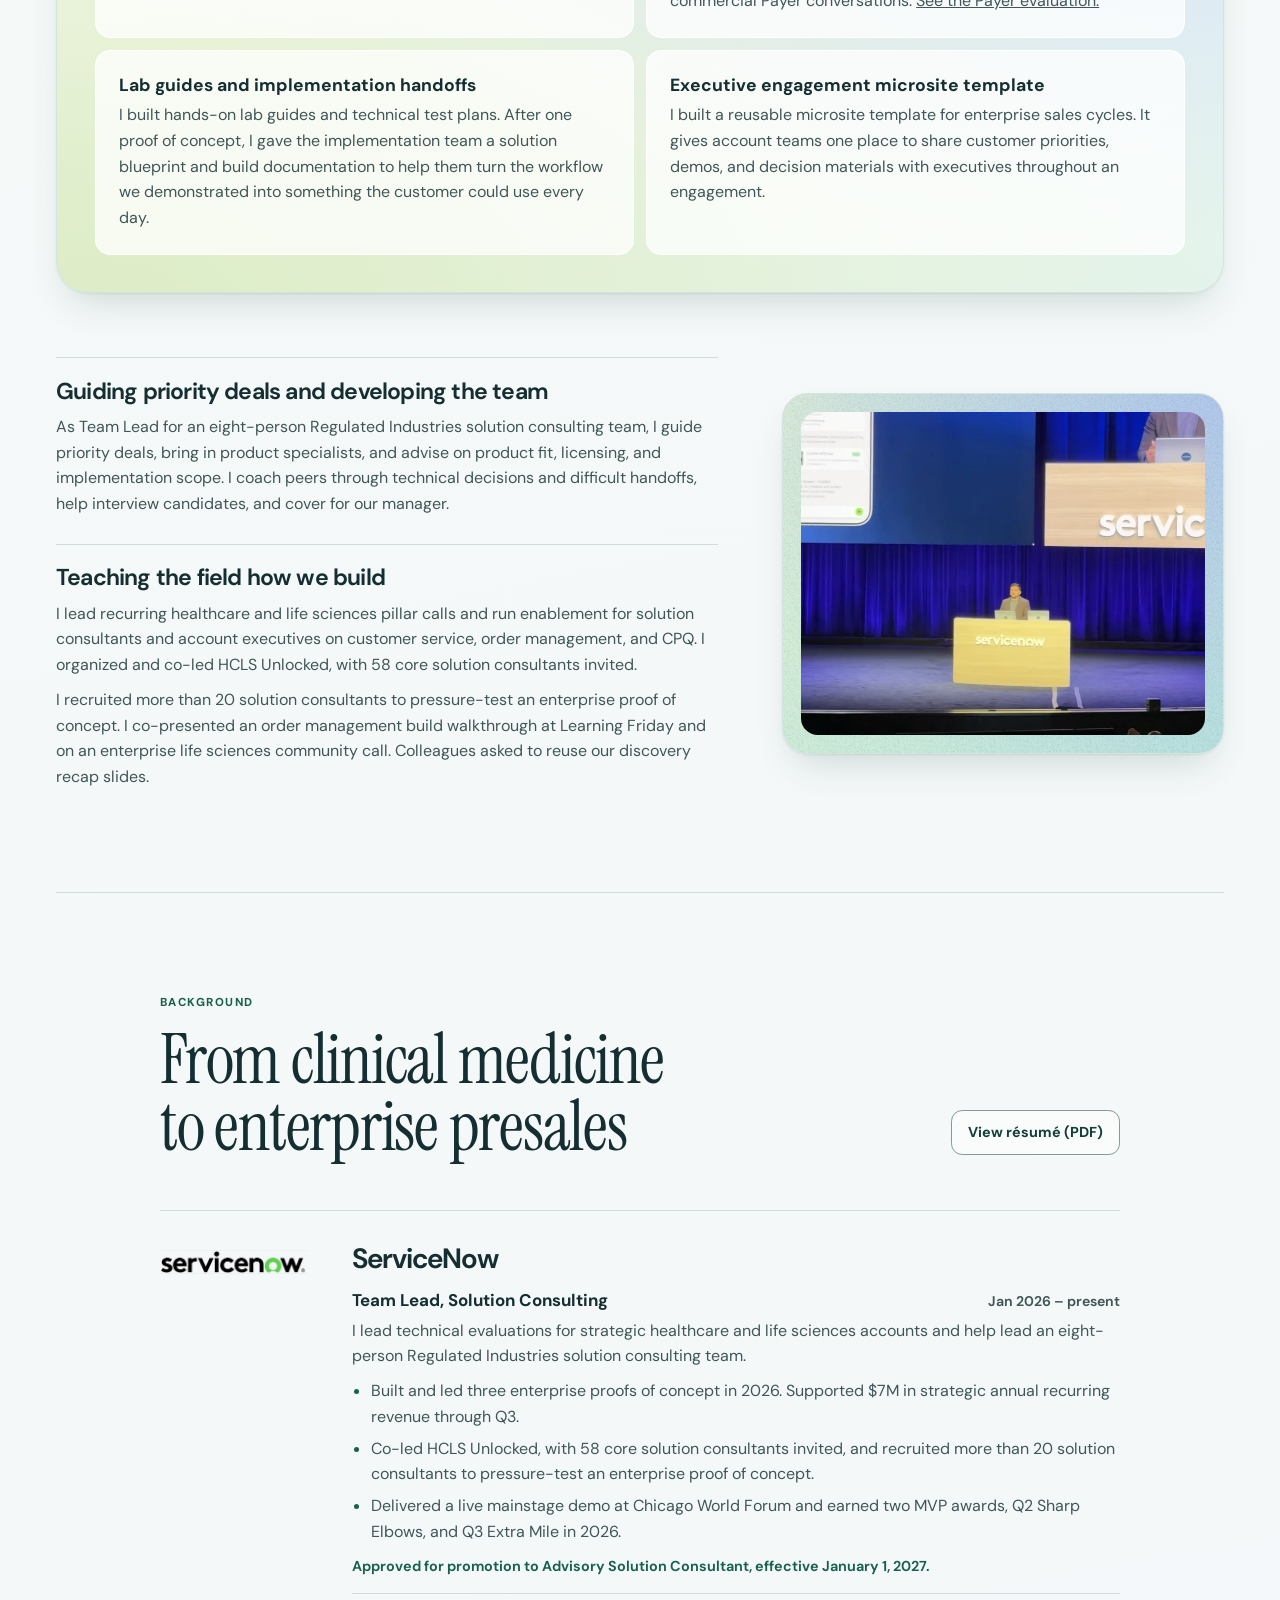
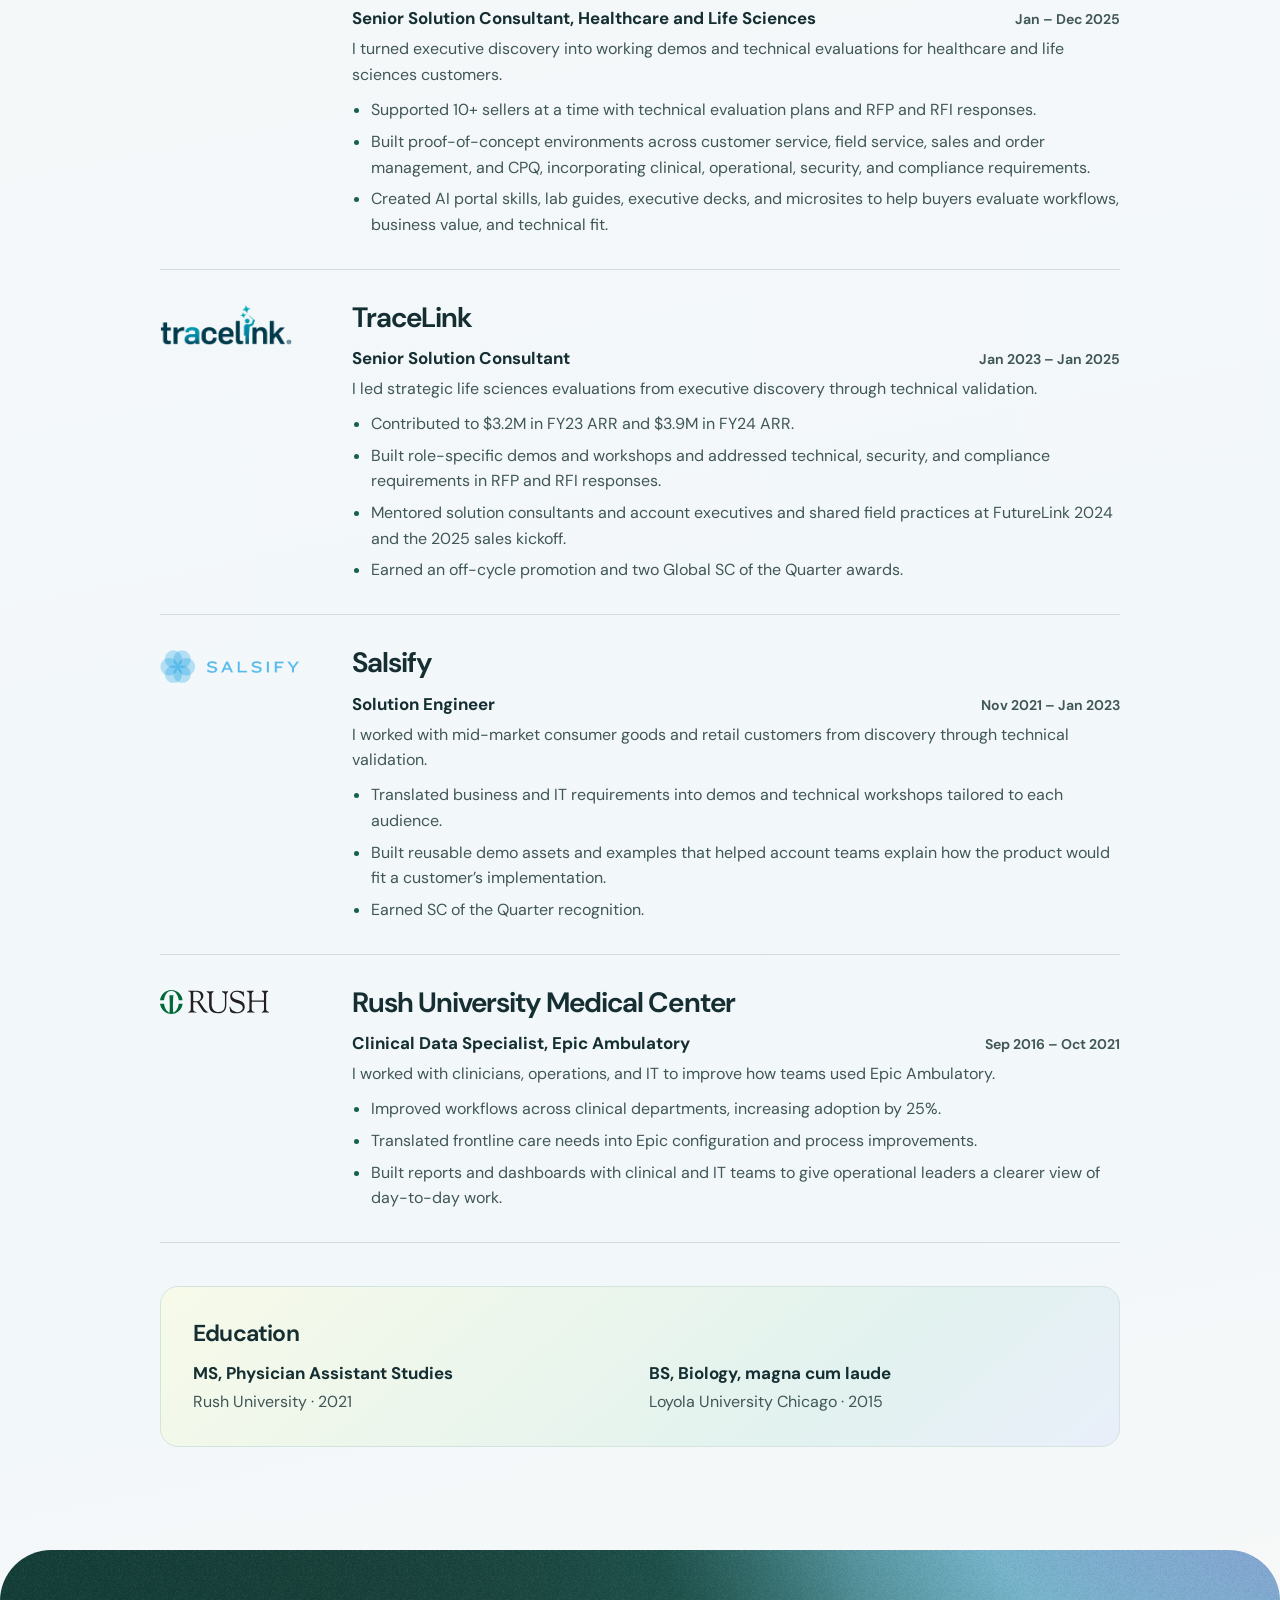
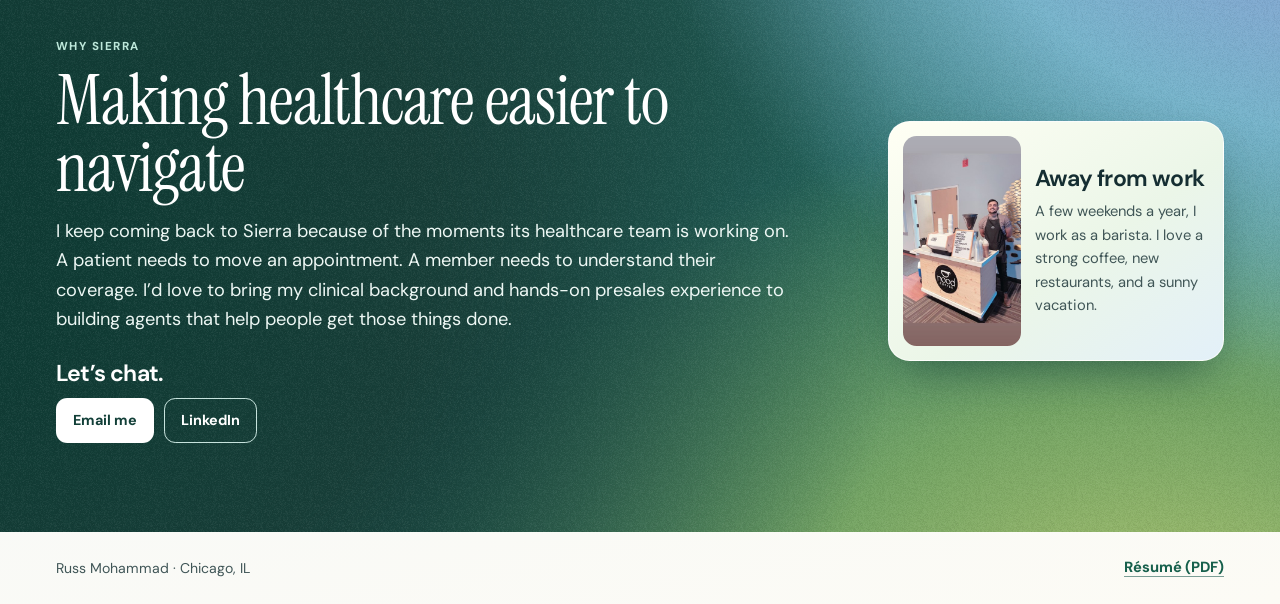
==== commit 1eb19a8f: "Frame field leadership around new healthcare use cases" ====
--- a/index.html
+++ b/index.html
@@ -263,8 +263,8 @@
               <p>I built a Claude skill so solution consultants could create customer-specific demos quickly and accurately. Senior leadership approved it, and it’s now widely used across my business unit.</p>
             </article>
             <article>
-              <h4>Developing new use cases for Payers</h4>
-              <p>I developed new workflows for how health plans could handle issues across claims and provider operations, including turning free-text intake into requests teams could route and resolve. I built working demos around those use cases, and our sales team used one engagement as a model for other commercial Payer conversations. <a href="#payer-workflow">See one Payer evaluation.</a></p>
+              <h4>Championing new healthcare use cases</h4>
+              <p>I develop new use cases and help account teams bring them into customer conversations. For Payers, I built workflows showing how health plans could turn free-text intake into structured requests that claims and provider operations teams could route and resolve. Our sales team used one engagement as a model for other commercial Payer conversations. <a href="#payer-workflow">See the Payer evaluation.</a></p>
             </article>
             <article>
               <h4>Lab guides and implementation handoffs</h4>
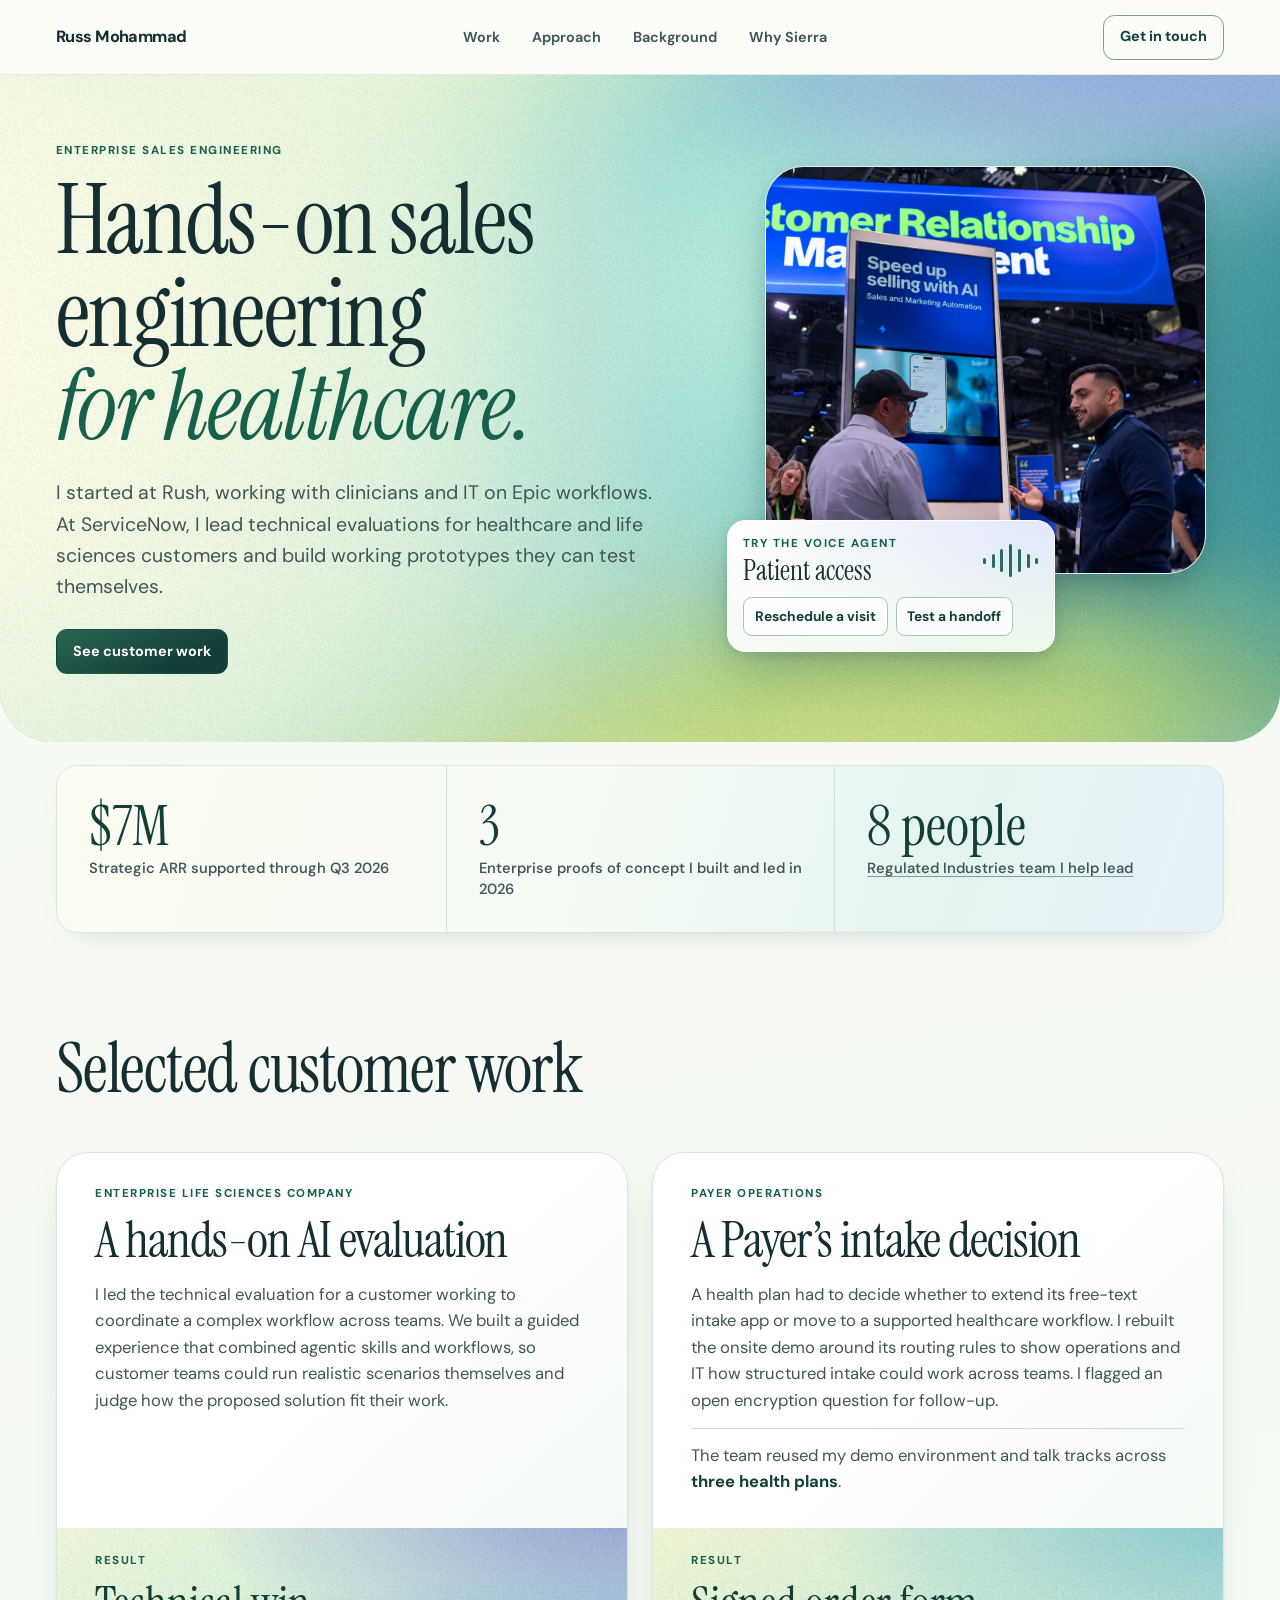
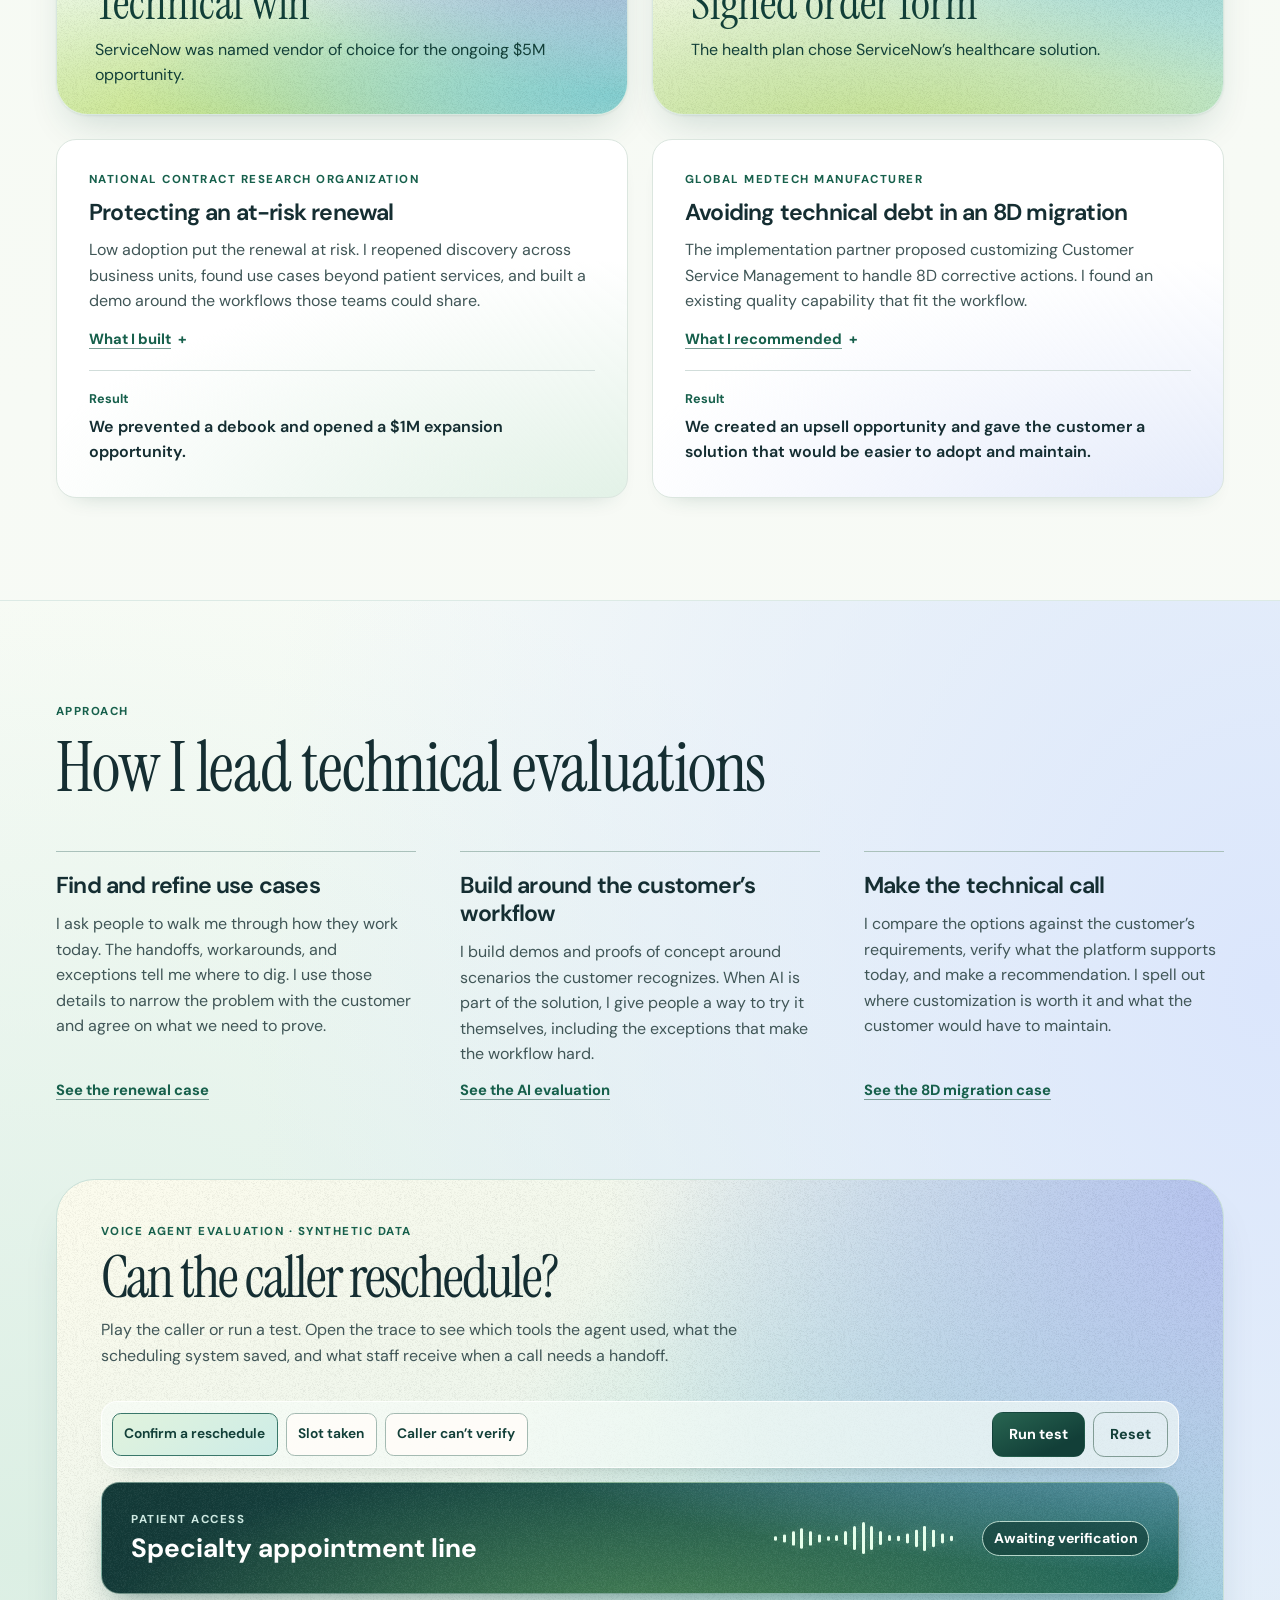
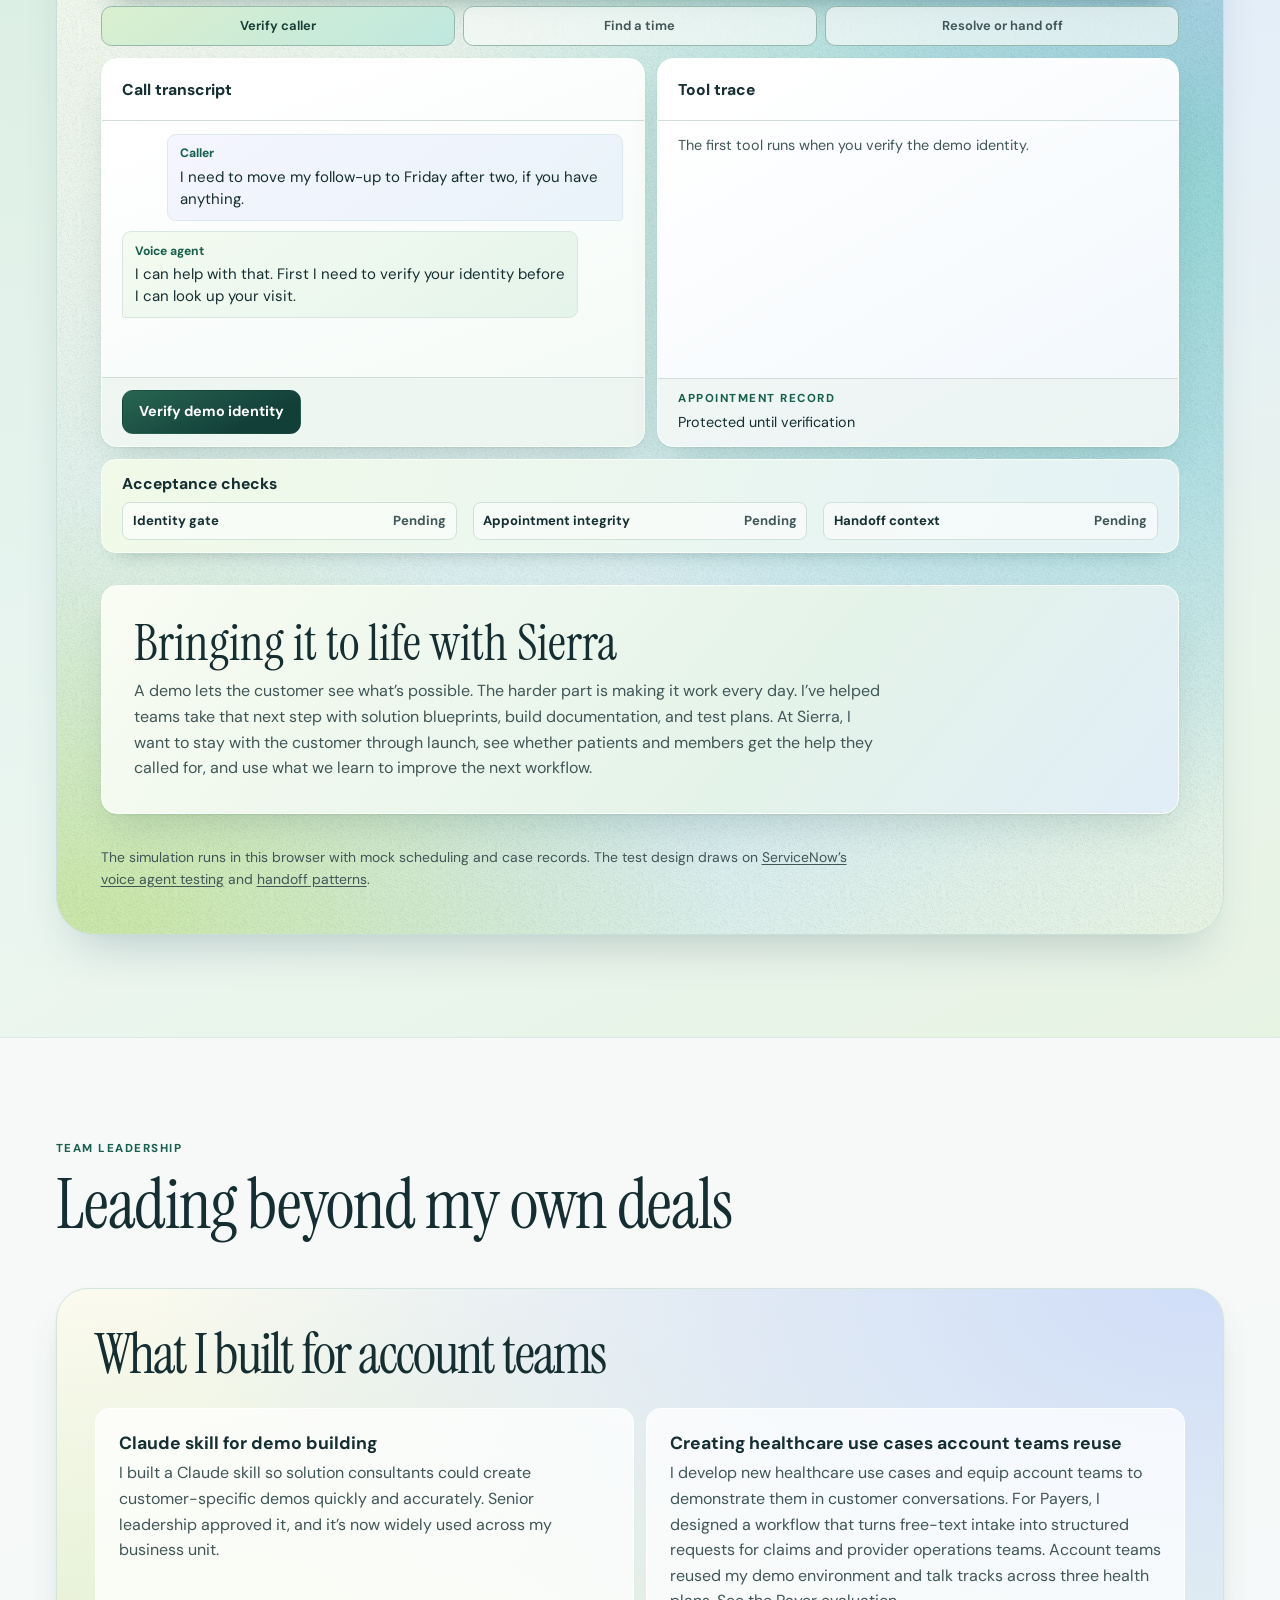
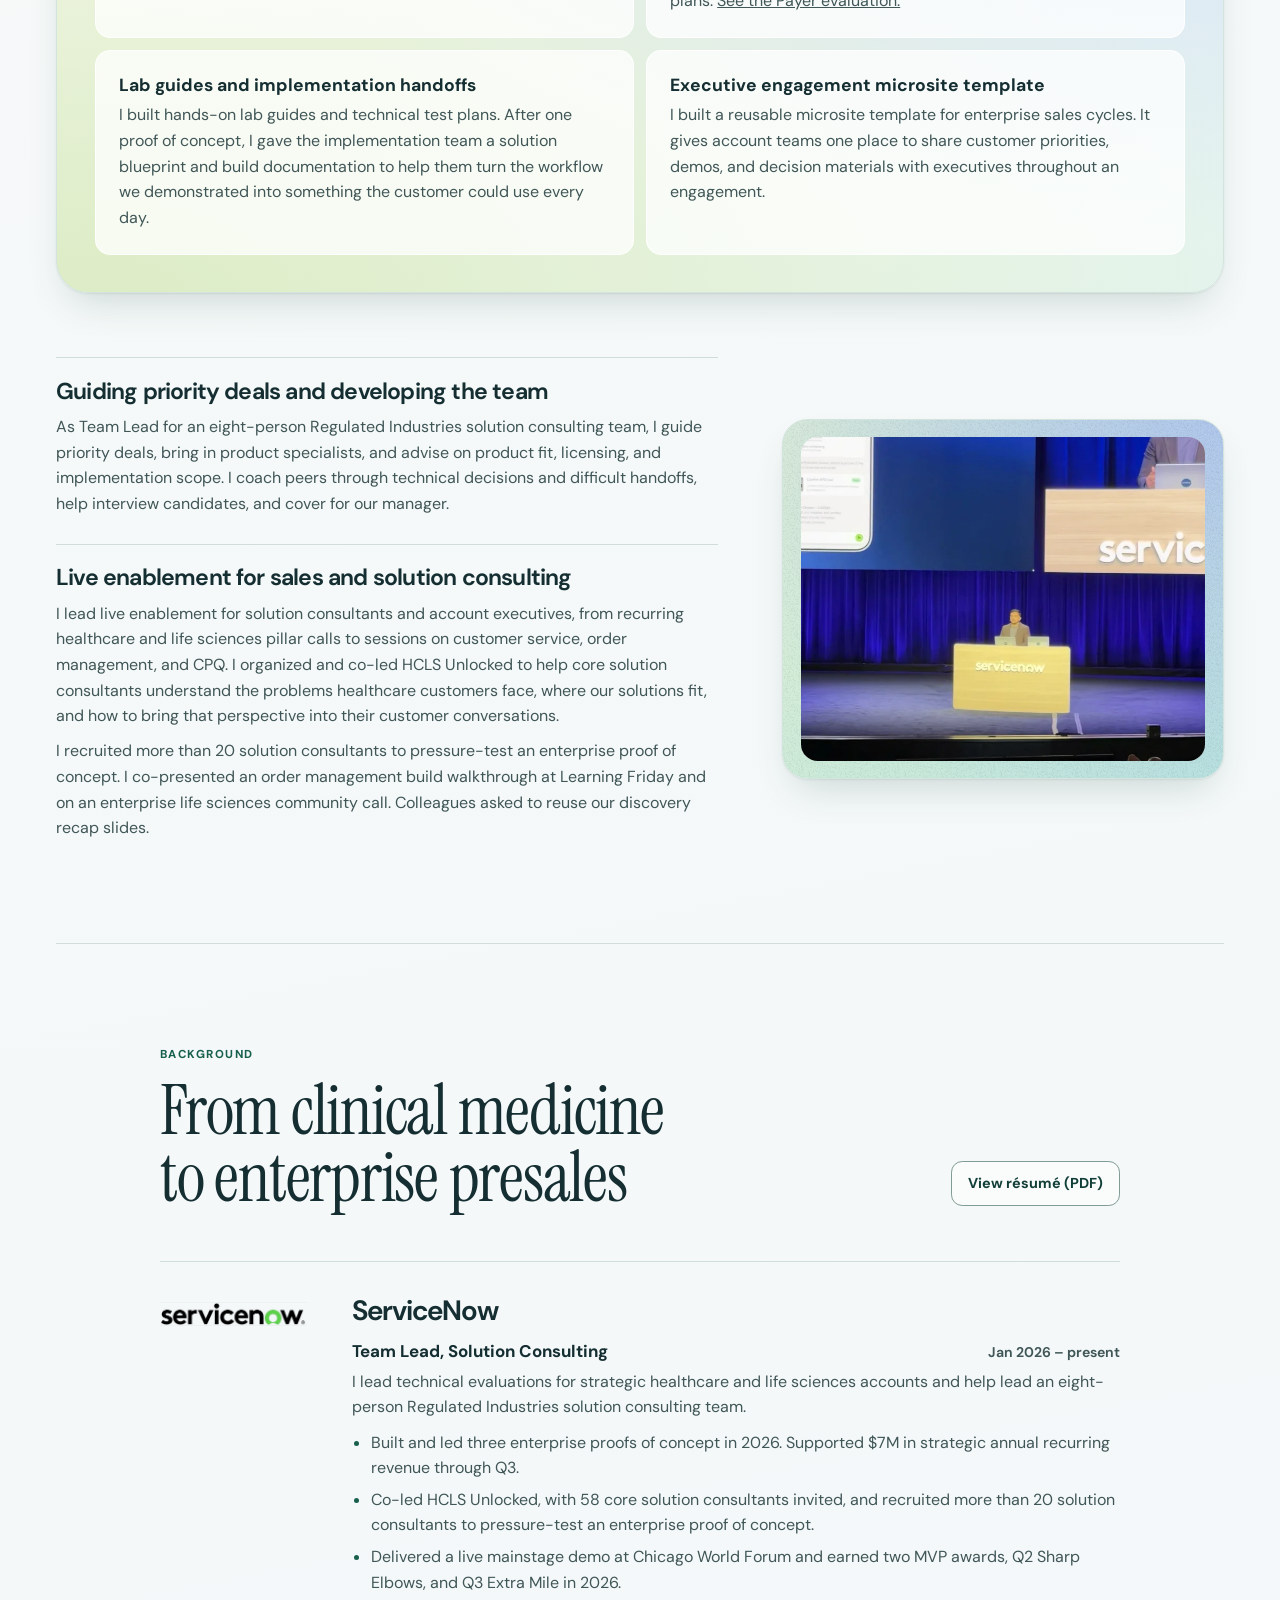
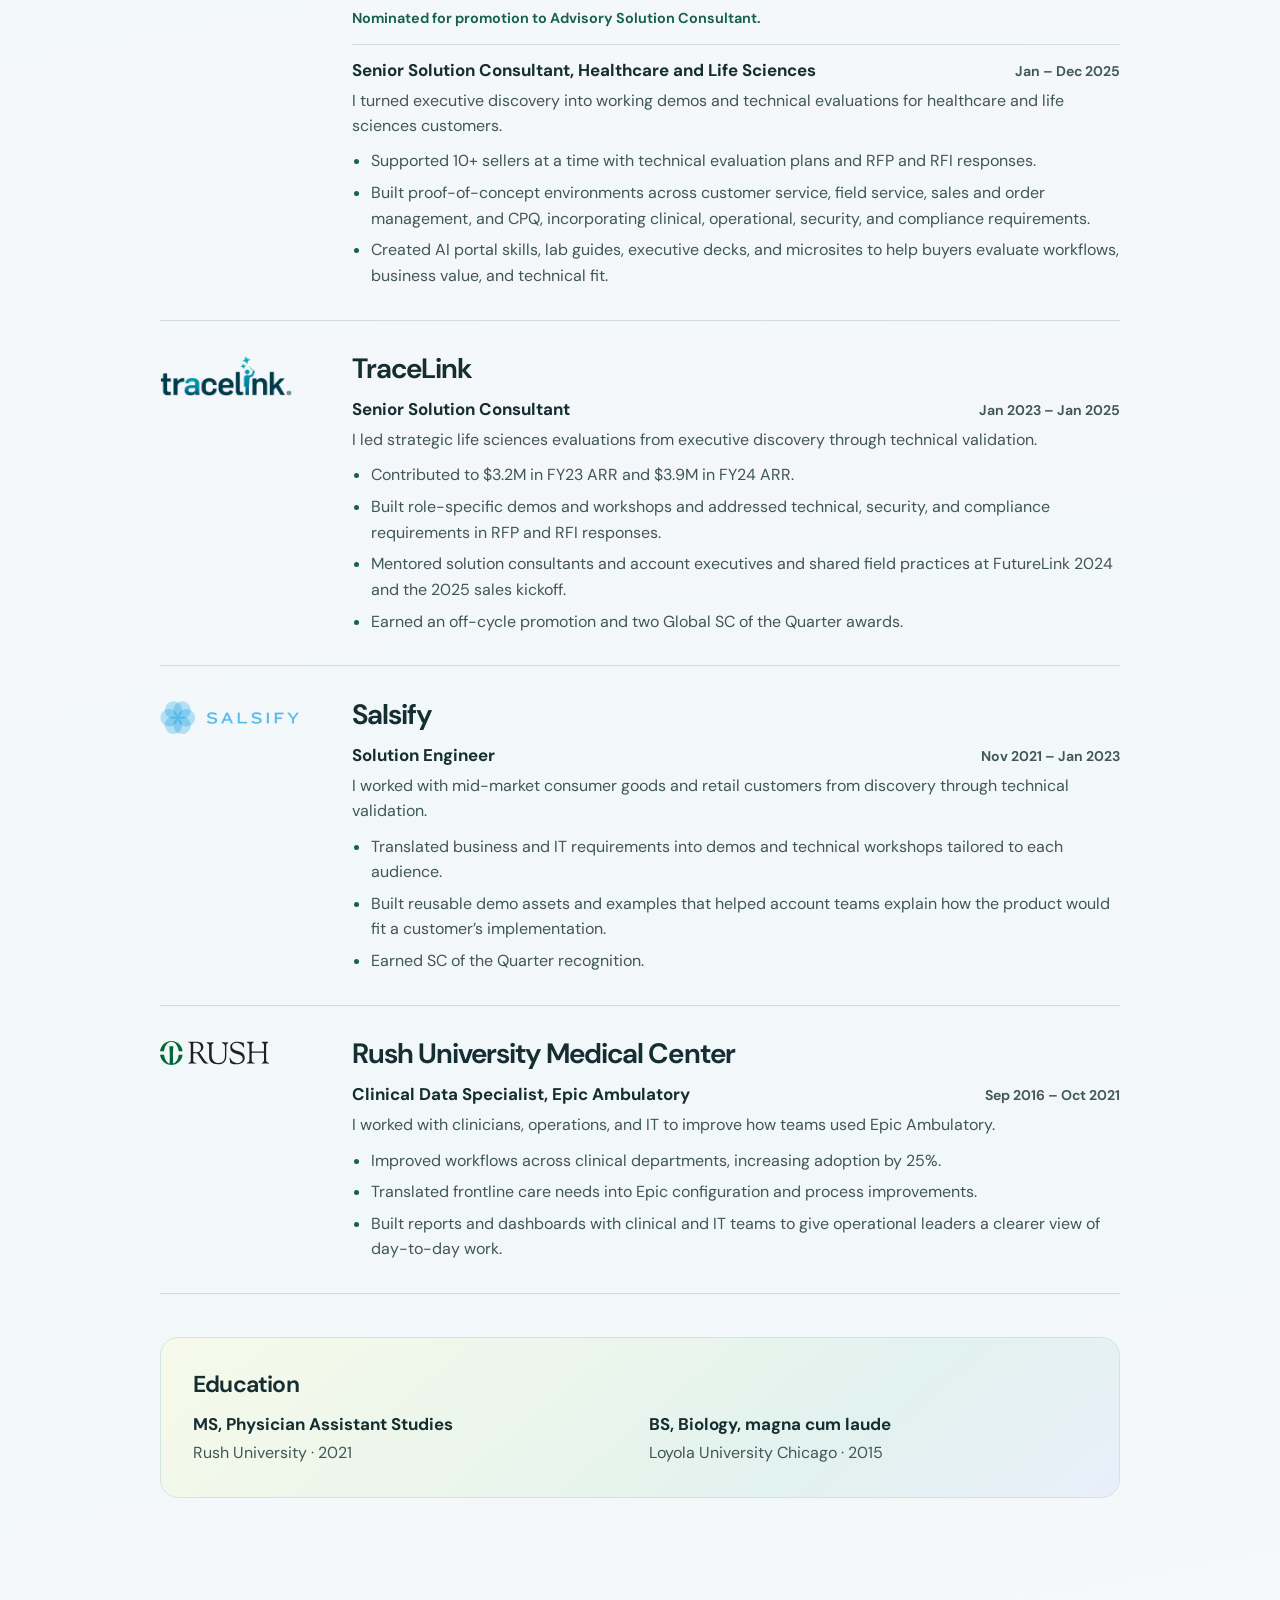
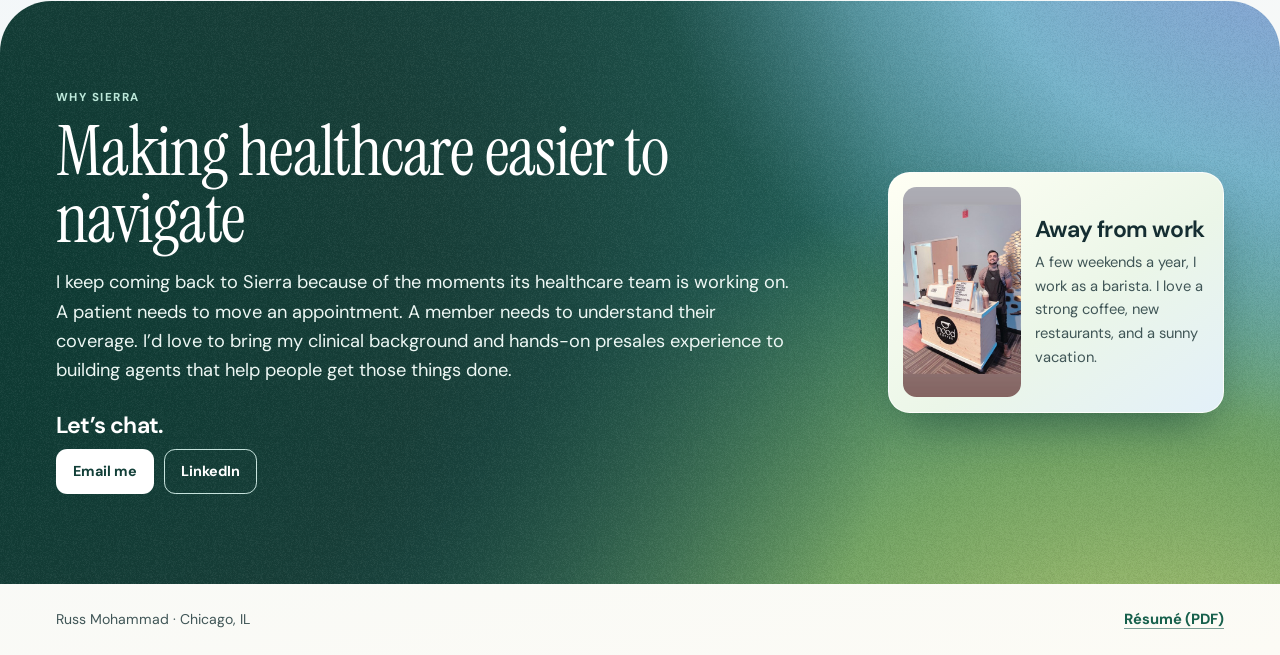
==== commit 6622e161: "Clarify healthcare enablement and update Advisory nomination wording" ====
--- a/index.html
+++ b/index.html
@@ -252,19 +252,19 @@
 
       <section class="container section" id="leadership" aria-labelledby="leadership-title">
         <div class="section-heading">
-          <p class="eyebrow">Field leadership</p>
+          <p class="eyebrow">Team leadership</p>
           <h2 id="leadership-title">Leading beyond my own deals</h2>
         </div>
         <div class="field-assets" aria-labelledby="field-assets-title">
-          <h3 id="field-assets-title">What I built for the field</h3>
+          <h3 id="field-assets-title">What I built for account teams</h3>
           <div class="field-assets-grid">
             <article id="claude-skill">
               <h4>Claude skill for demo building</h4>
               <p>I built a Claude skill so solution consultants could create customer-specific demos quickly and accurately. Senior leadership approved it, and it’s now widely used across my business unit.</p>
             </article>
             <article>
-              <h4>Championing new healthcare use cases</h4>
-              <p>I develop new use cases and help account teams bring them into customer conversations. For Payers, I built workflows showing how health plans could turn free-text intake into structured requests that claims and provider operations teams could route and resolve. Our sales team used one engagement as a model for other commercial Payer conversations. <a href="#payer-workflow">See the Payer evaluation.</a></p>
+              <h4>Creating healthcare use cases account teams reuse</h4>
+              <p>I develop new healthcare use cases and equip account teams to demonstrate them in customer conversations. For Payers, I designed a workflow that turns free-text intake into structured requests for claims and provider operations teams. Account teams reused my demo environment and talk tracks across three health plans. <a href="#payer-workflow">See the Payer evaluation.</a></p>
             </article>
             <article>
               <h4>Lab guides and implementation handoffs</h4>
@@ -284,8 +284,8 @@
               <p>As Team Lead for an eight-person Regulated Industries solution consulting team, I guide priority deals, bring in product specialists, and advise on product fit, licensing, and implementation scope. I coach peers through technical decisions and difficult handoffs, help interview candidates, and cover for our manager.</p>
             </article>
             <article>
-              <h3>Teaching the field how we build</h3>
-              <p>I lead recurring healthcare and life sciences pillar calls and run enablement for solution consultants and account executives on customer service, order management, and CPQ. I organized and co-led HCLS Unlocked, with 58 core solution consultants invited.</p>
+              <h3>Live enablement for sales and solution consulting</h3>
+              <p>I lead live enablement for solution consultants and account executives, from recurring healthcare and life sciences pillar calls to sessions on customer service, order management, and CPQ. I organized and co-led HCLS Unlocked to help core solution consultants understand the problems healthcare customers face, where our solutions fit, and how to bring that perspective into their customer conversations.</p>
               <p>I recruited more than 20 solution consultants to pressure-test an enterprise proof of concept. I co-presented an order management build walkthrough at Learning Friday and on an enterprise life sciences community call. Colleagues asked to reuse our discovery recap slides.</p>
             </article>
           </div>
@@ -301,7 +301,7 @@
         <div class="section-heading experience-heading">
           <p class="eyebrow">Background</p>
           <h2 id="experience-title">From clinical medicine to enterprise presales</h2>
-          <a class="button button-outline" href="assets/Russ-Mohammad-Resume.pdf">View résumé (PDF)</a>
+          <a class="button button-outline" href="assets/Russ-Mohammad-Resume.pdf?v=nomination">View résumé (PDF)</a>
         </div>
         <div class="experience-list">
           <article class="role">
@@ -319,7 +319,7 @@
                   <li>Co-led HCLS Unlocked, with 58 core solution consultants invited, and recruited more than 20 solution consultants to pressure-test an enterprise proof of concept.</li>
                   <li>Delivered a live mainstage demo at Chicago World Forum and earned two MVP awards, Q2 Sharp Elbows, and Q3 Extra Mile in 2026.</li>
                 </ul>
-                <p class="role-note">Approved for promotion to Advisory Solution Consultant, effective January 1, 2027.</p>
+                <p class="role-note">Nominated for promotion to Advisory Solution Consultant.</p>
               </div>
               <div class="role-position">
                 <div class="role-title">
@@ -424,7 +424,7 @@
 
     <footer class="container site-footer">
       <p>Russ Mohammad · Chicago, IL</p>
-      <a class="text-link" href="assets/Russ-Mohammad-Resume.pdf">Résumé (PDF)</a>
+      <a class="text-link" href="assets/Russ-Mohammad-Resume.pdf?v=nomination">Résumé (PDF)</a>
     </footer>
   </body>
 </html>
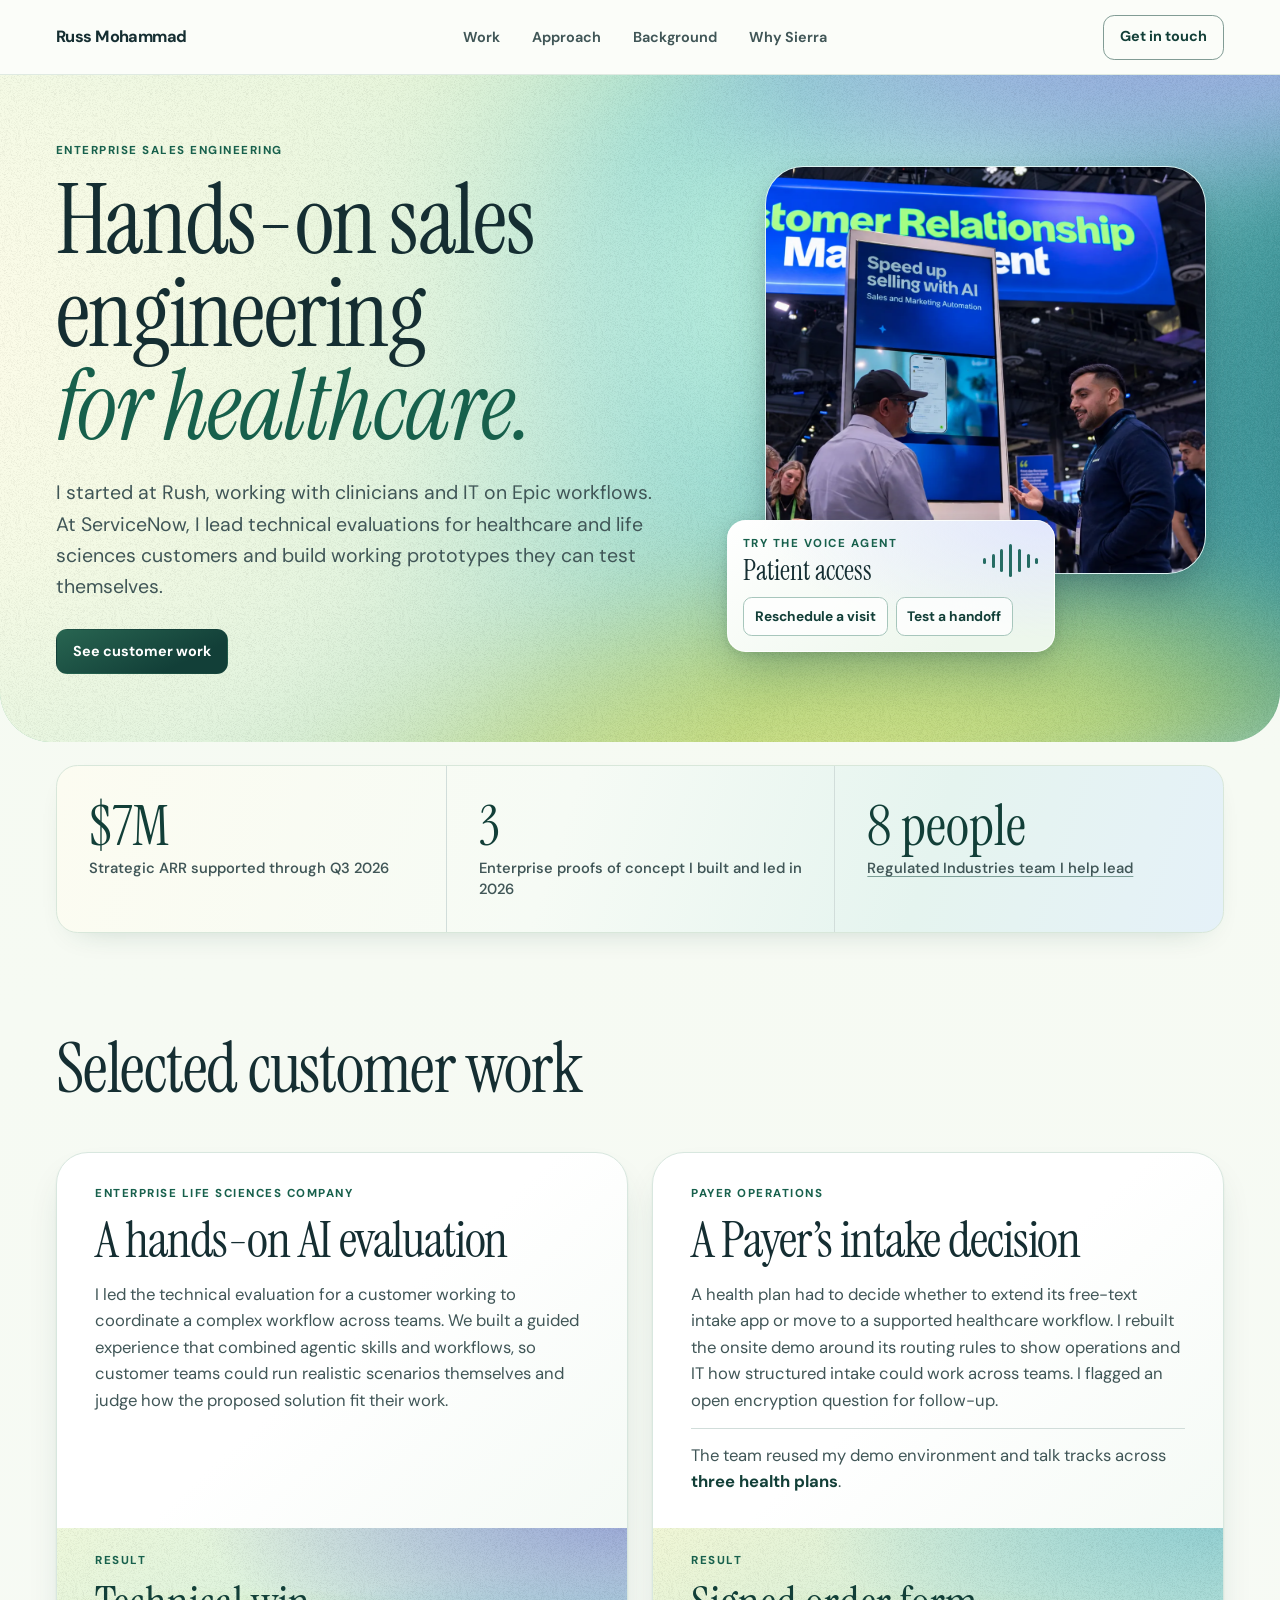
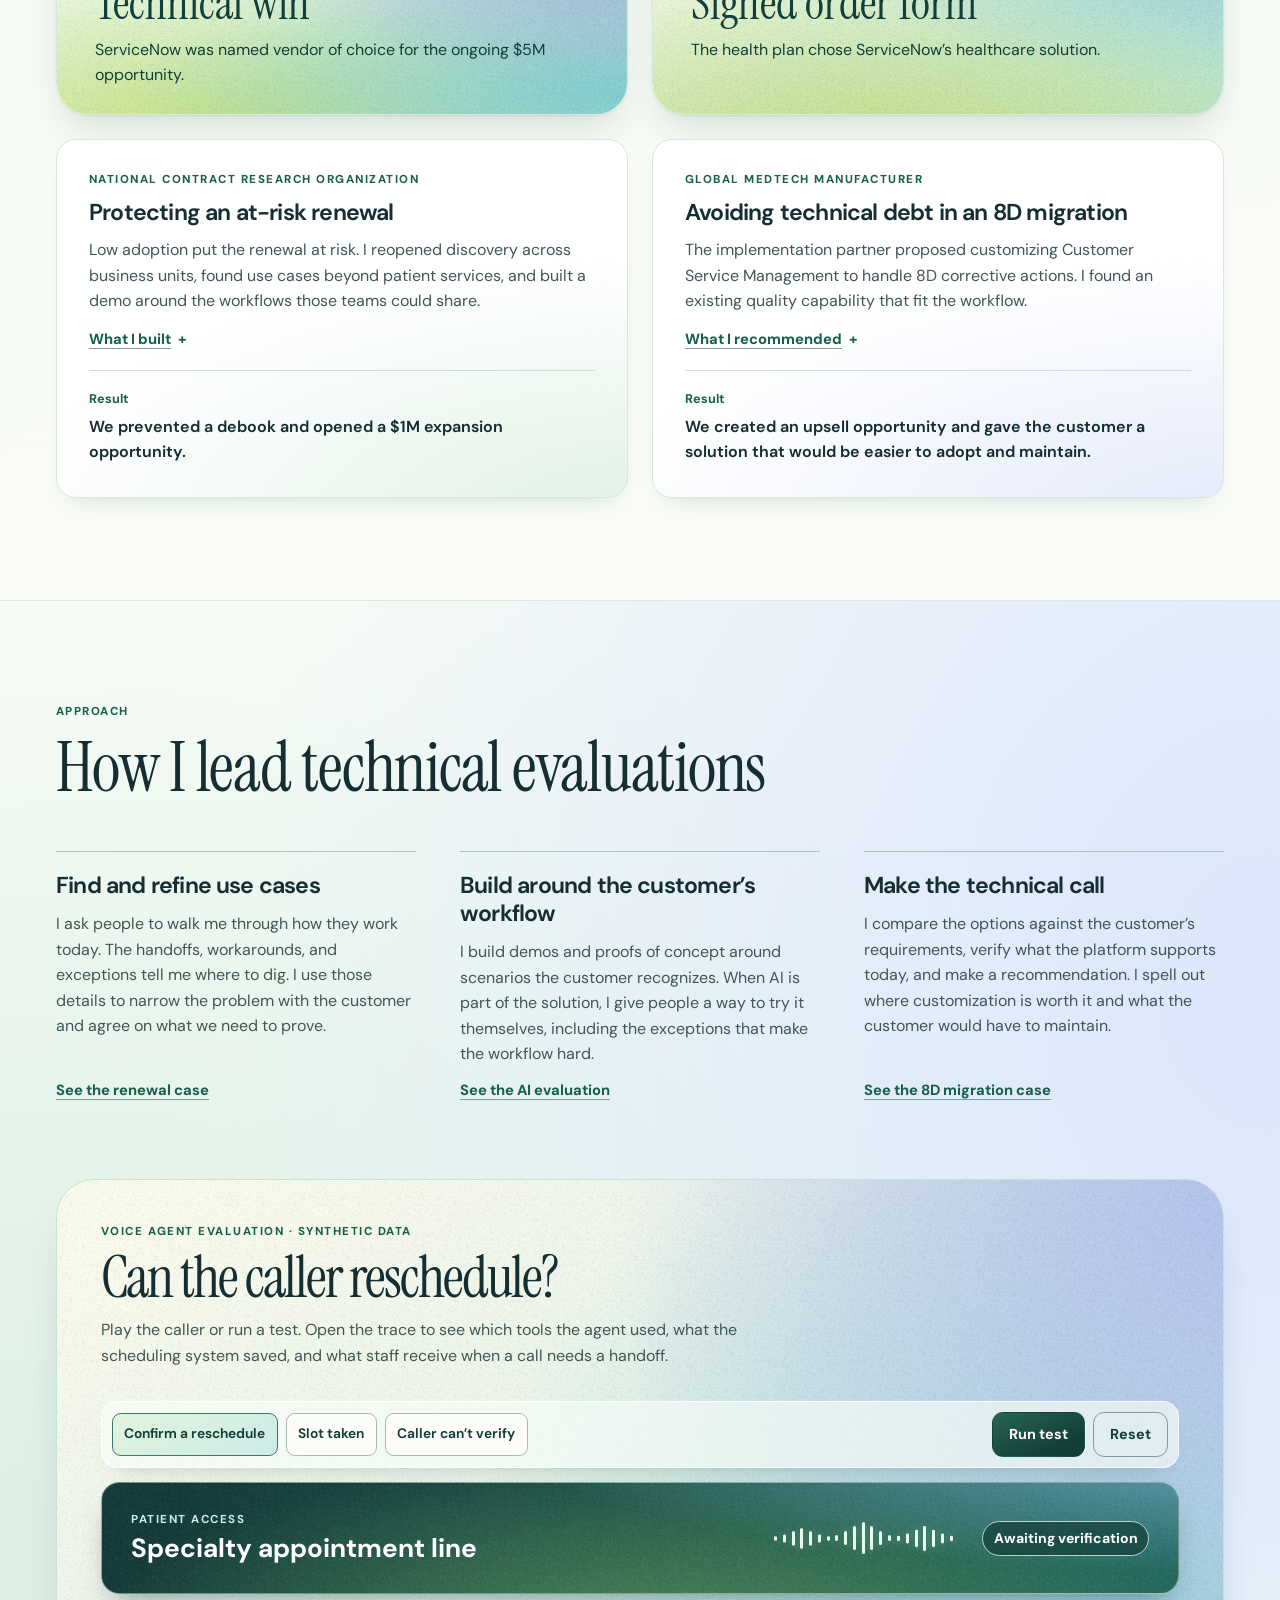
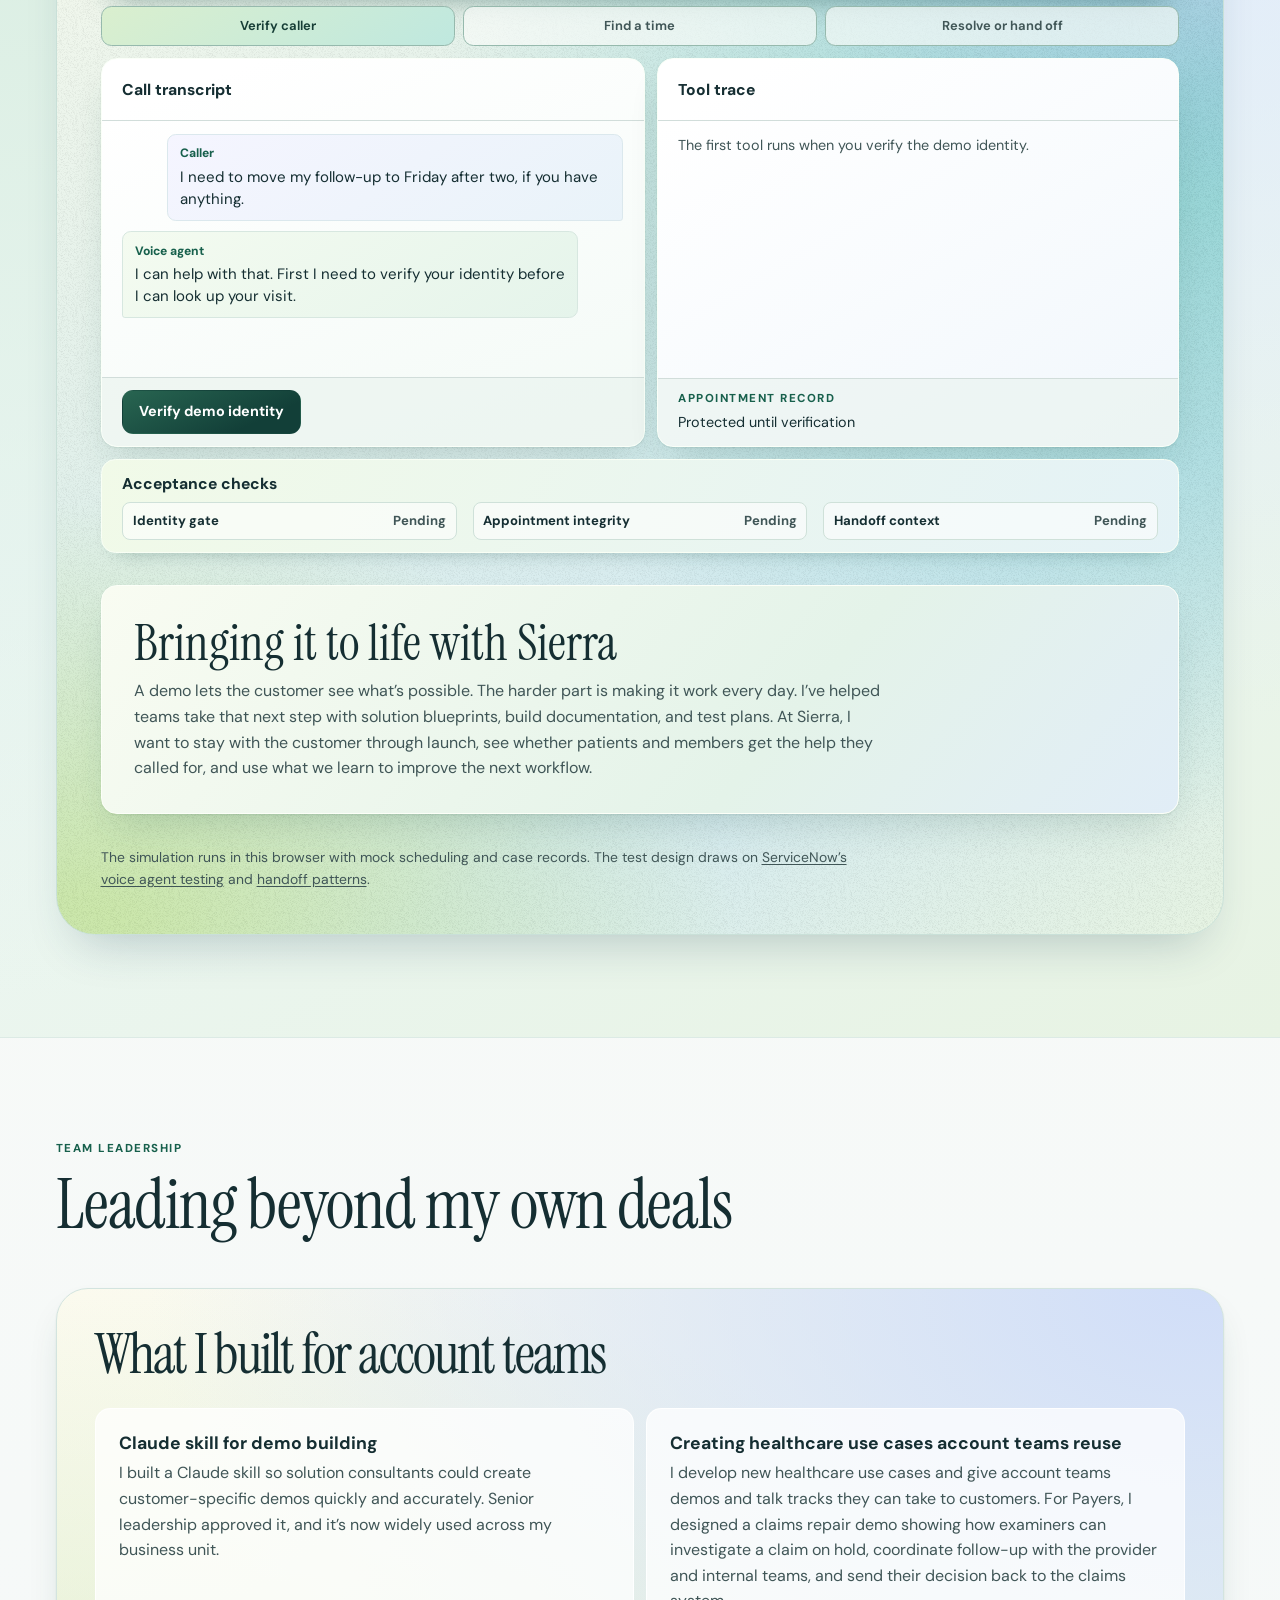
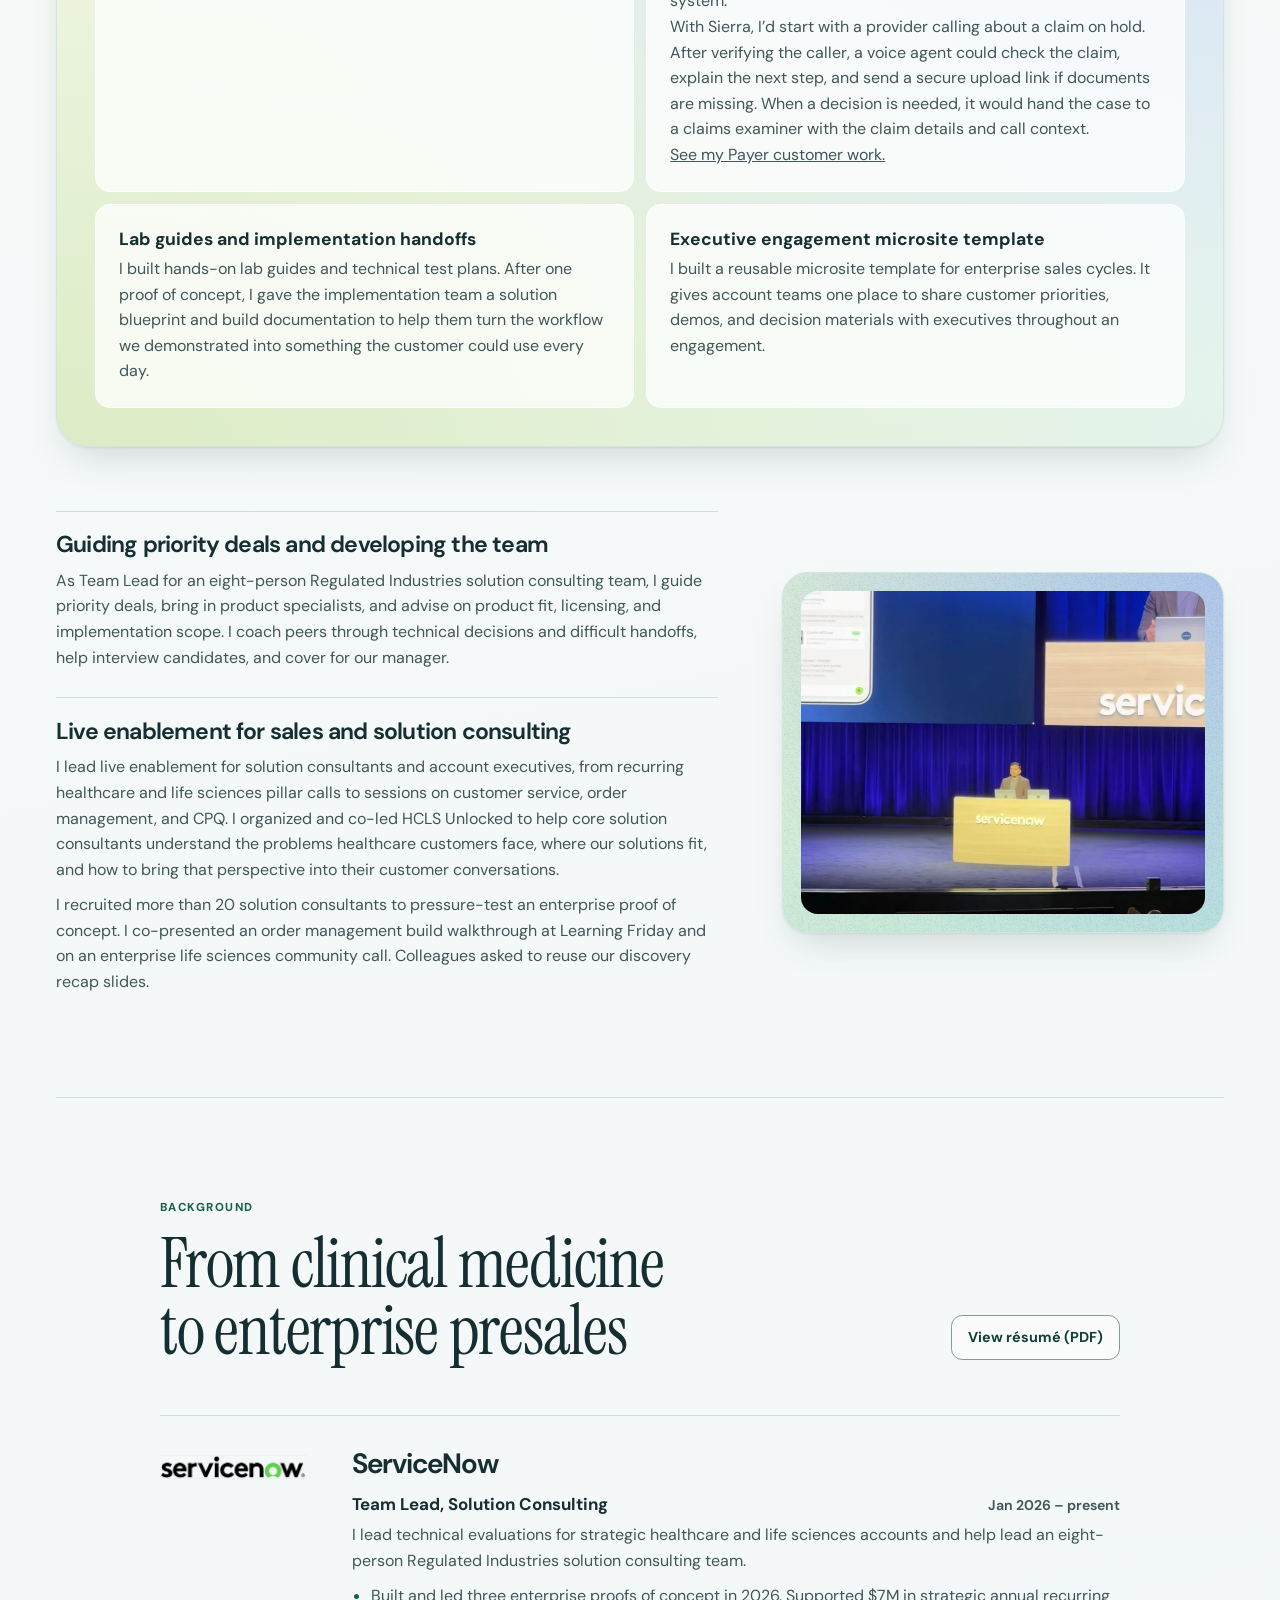
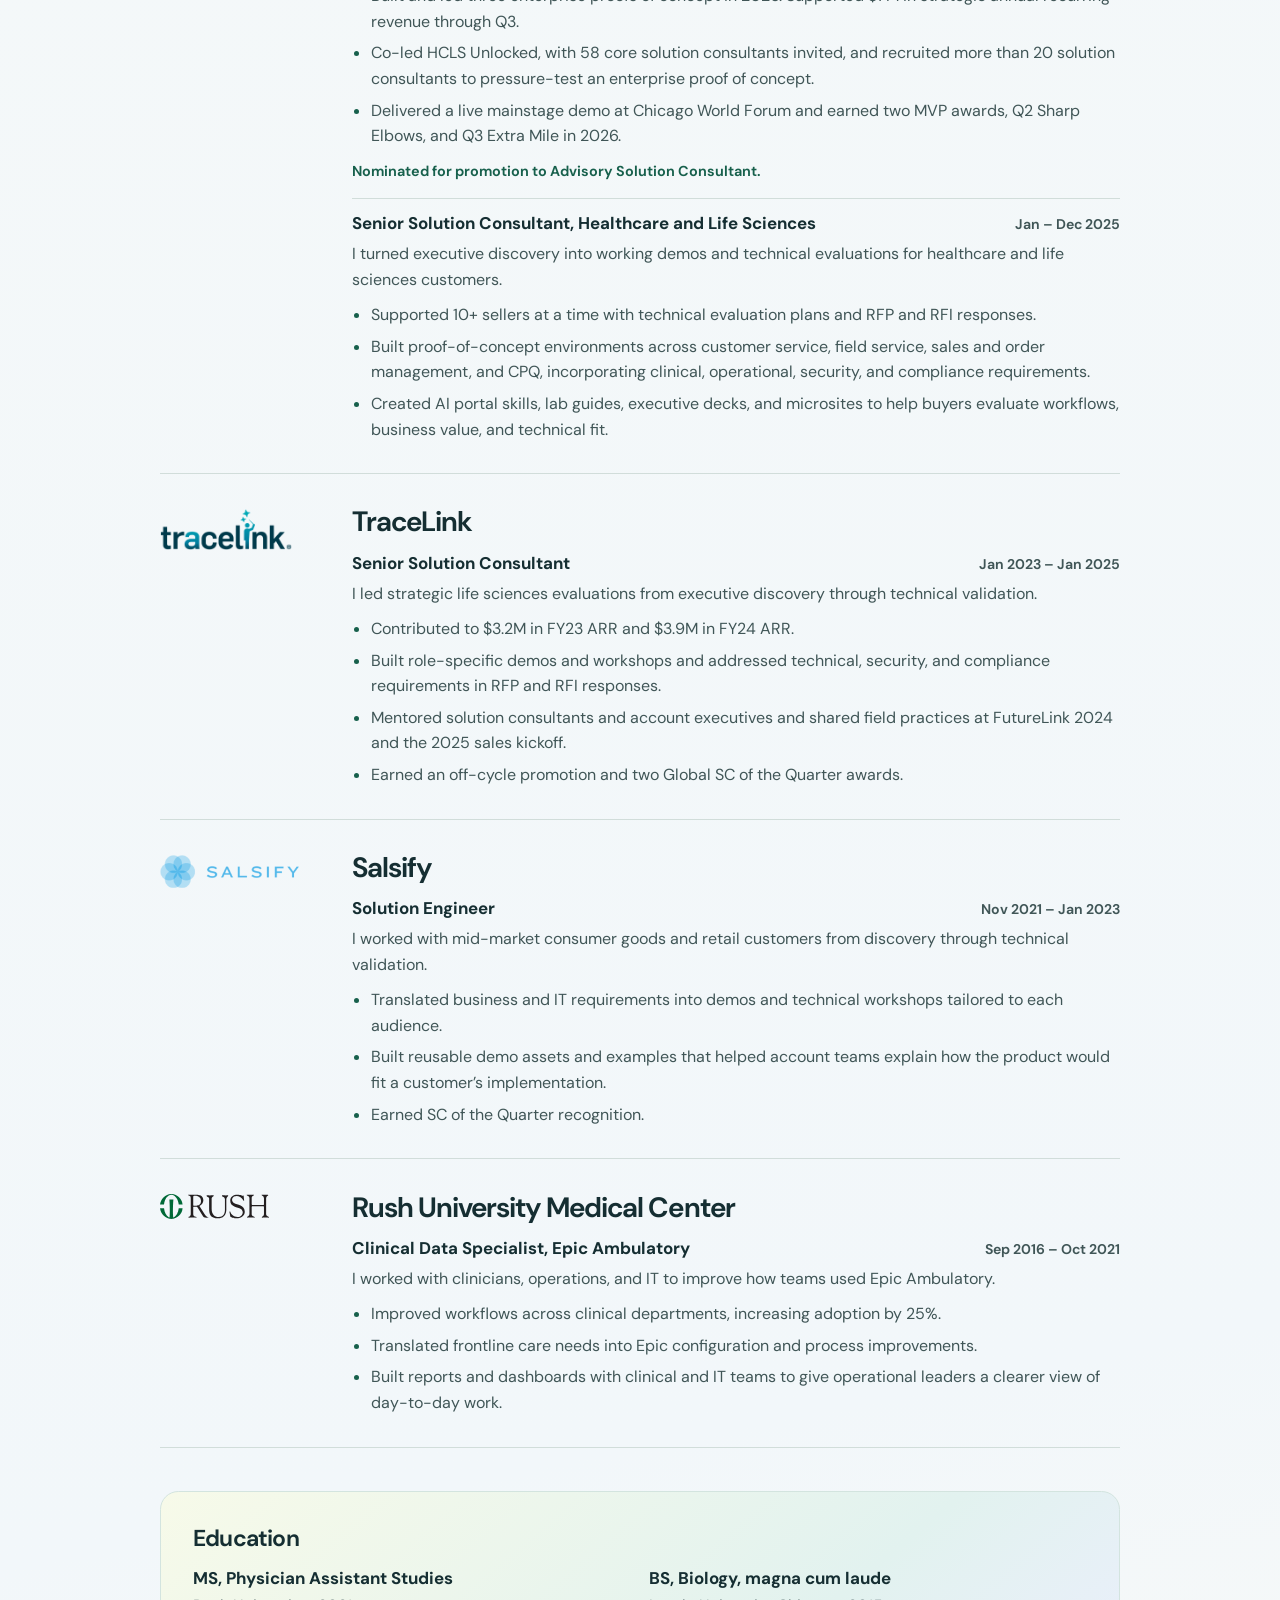
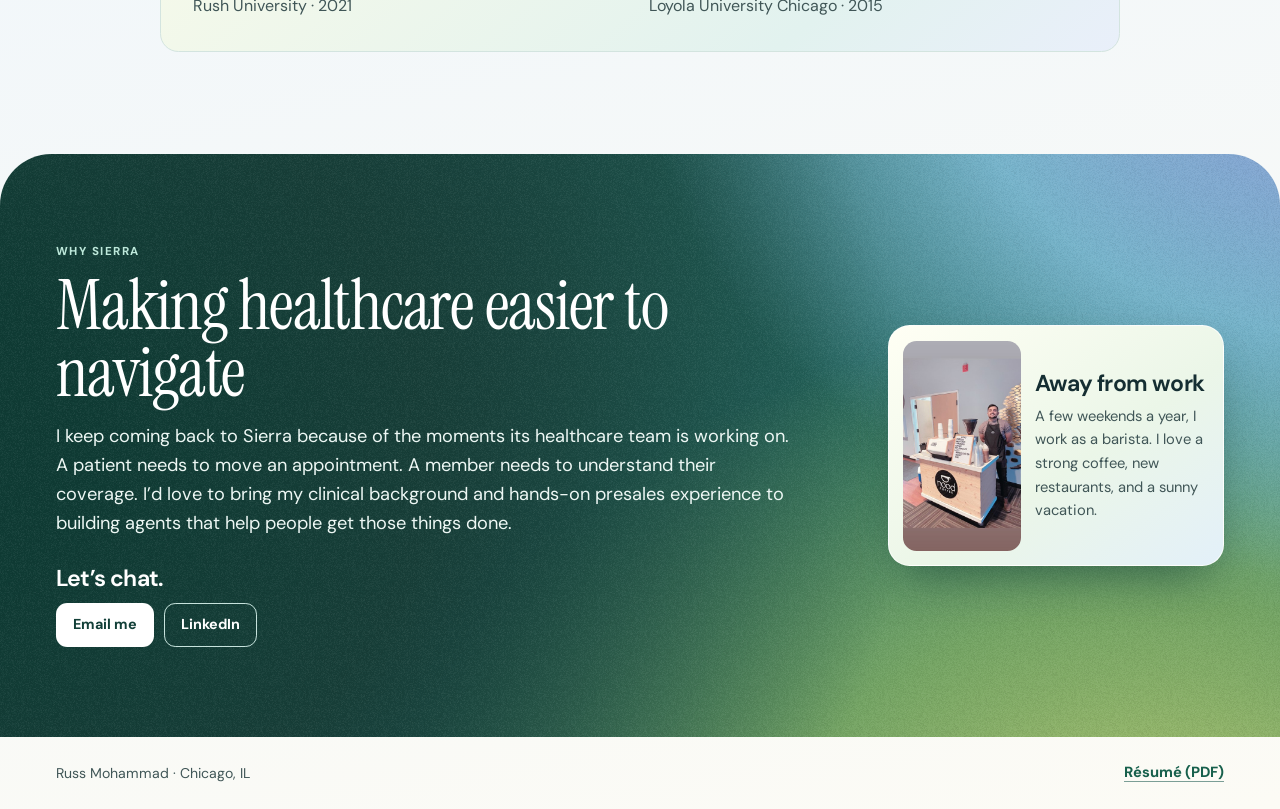
==== commit 6934f1b8: "Feature claims repair as a Sierra-relevant Payer use case" ====
--- a/index.html
+++ b/index.html
@@ -264,7 +264,9 @@
             </article>
             <article>
               <h4>Creating healthcare use cases account teams reuse</h4>
-              <p>I develop new healthcare use cases and equip account teams to demonstrate them in customer conversations. For Payers, I designed a workflow that turns free-text intake into structured requests for claims and provider operations teams. Account teams reused my demo environment and talk tracks across three health plans. <a href="#payer-workflow">See the Payer evaluation.</a></p>
+              <p>I develop new healthcare use cases and give account teams demos and talk tracks they can take to customers. For Payers, I designed a claims repair demo showing how examiners can investigate a claim on hold, coordinate follow-up with the provider and internal teams, and send their decision back to the claims system.</p>
+              <p>With Sierra, I’d start with a provider calling about a claim on hold. After verifying the caller, a voice agent could check the claim, explain the next step, and send a secure upload link if documents are missing. When a decision is needed, it would hand the case to a claims examiner with the claim details and call context.</p>
+              <p><a href="#payer-workflow">See my Payer customer work.</a></p>
             </article>
             <article>
               <h4>Lab guides and implementation handoffs</h4>
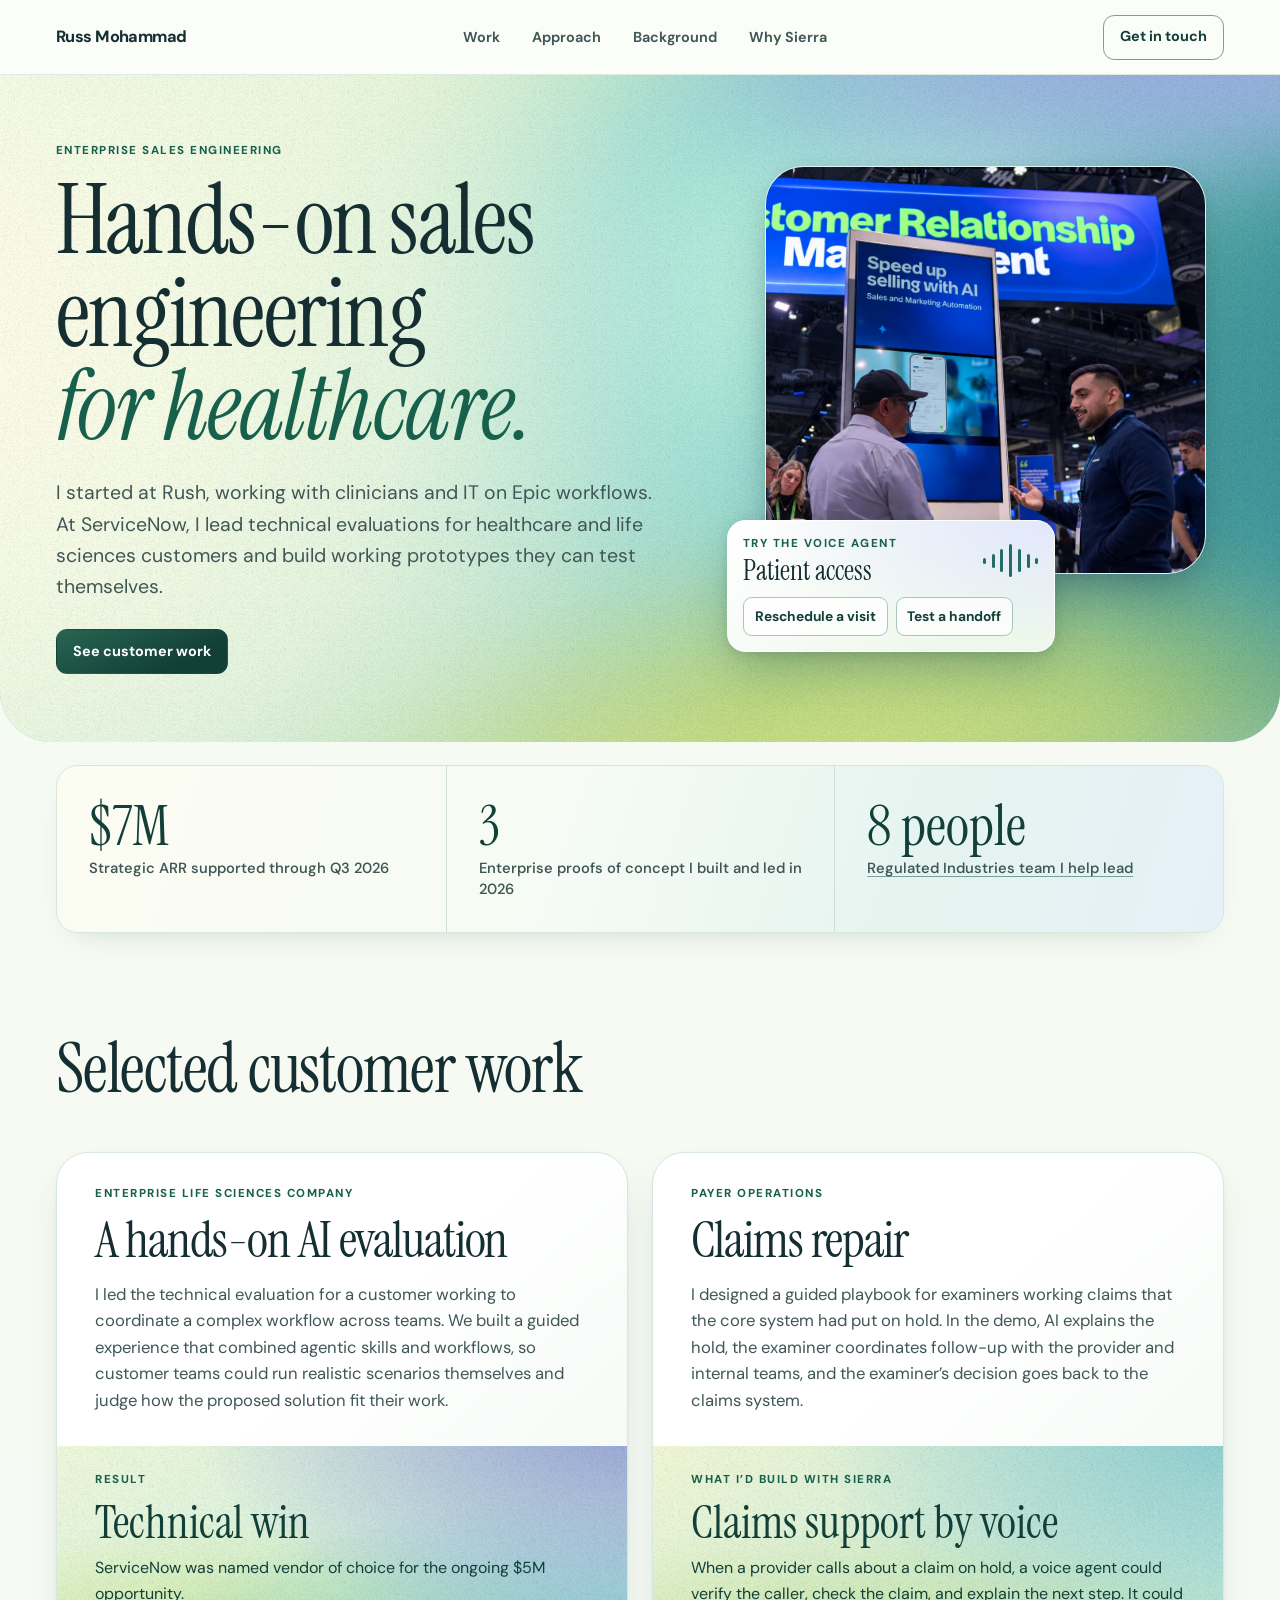
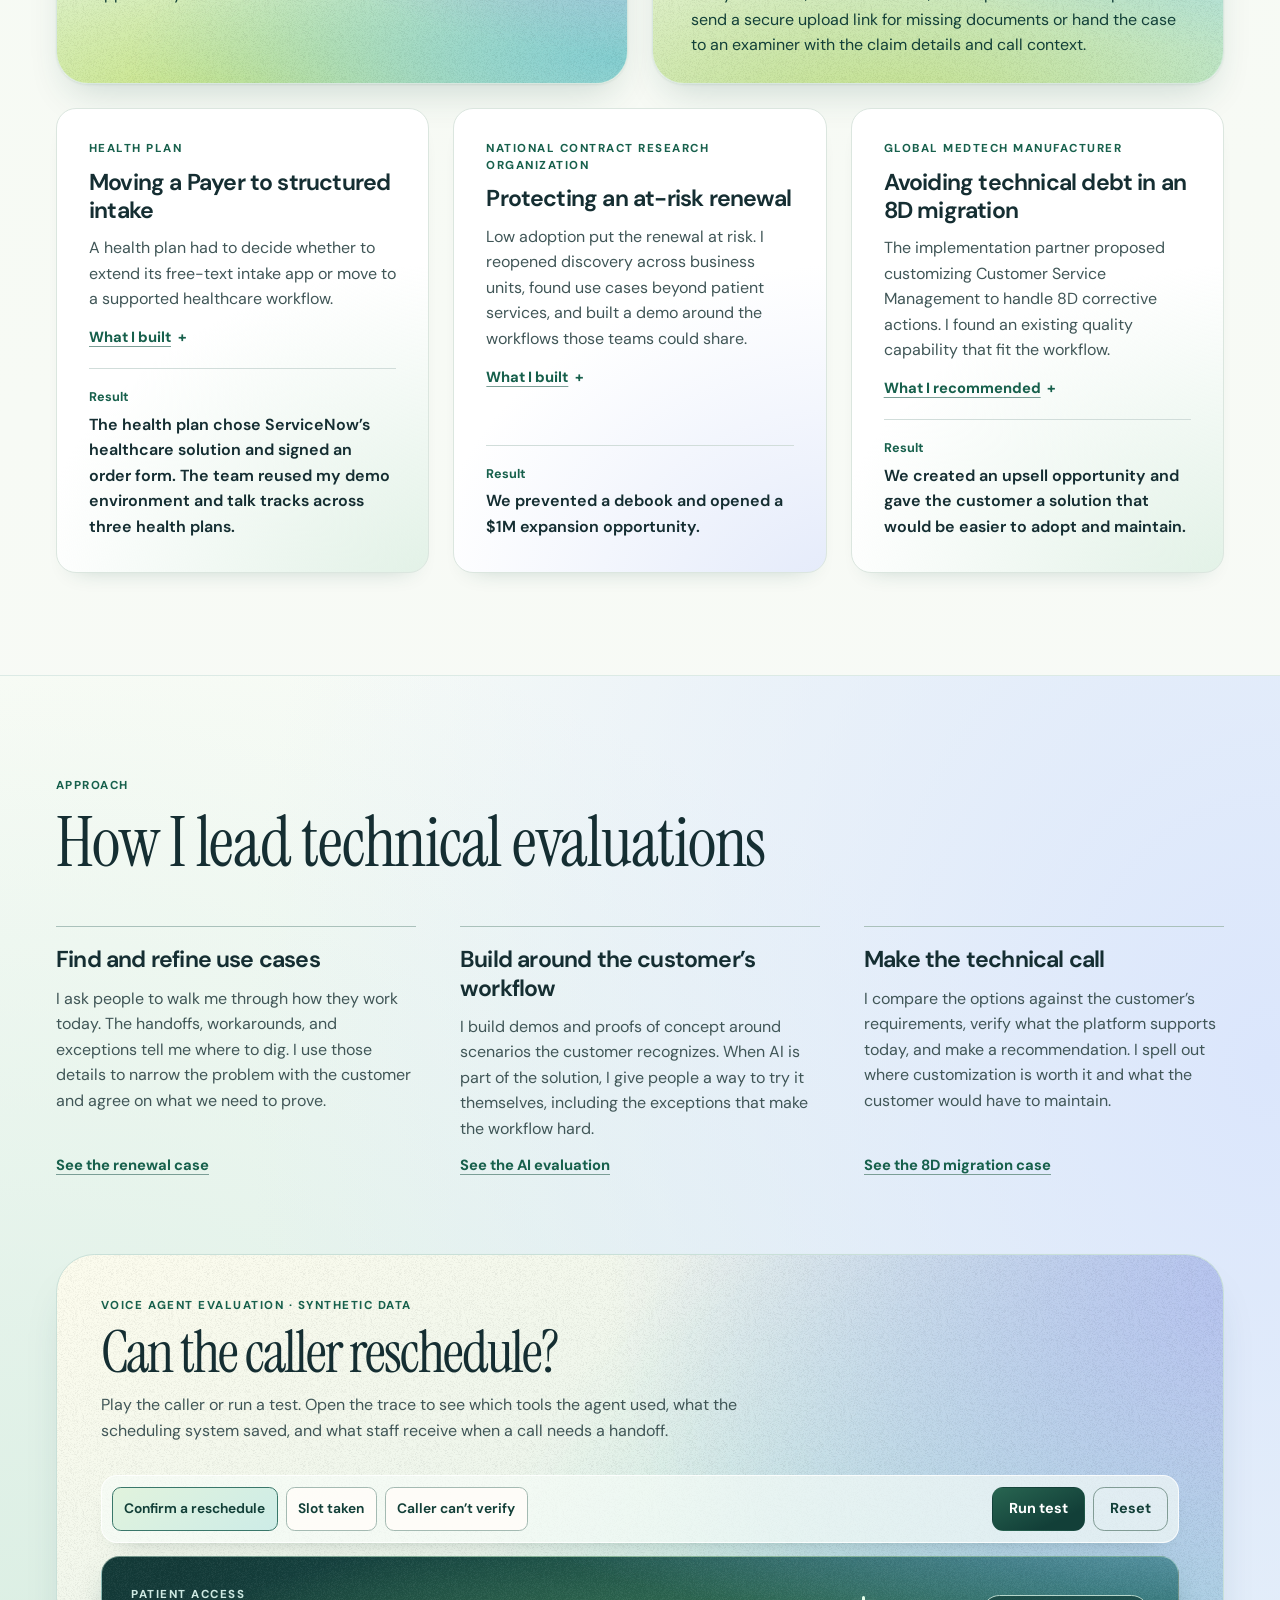
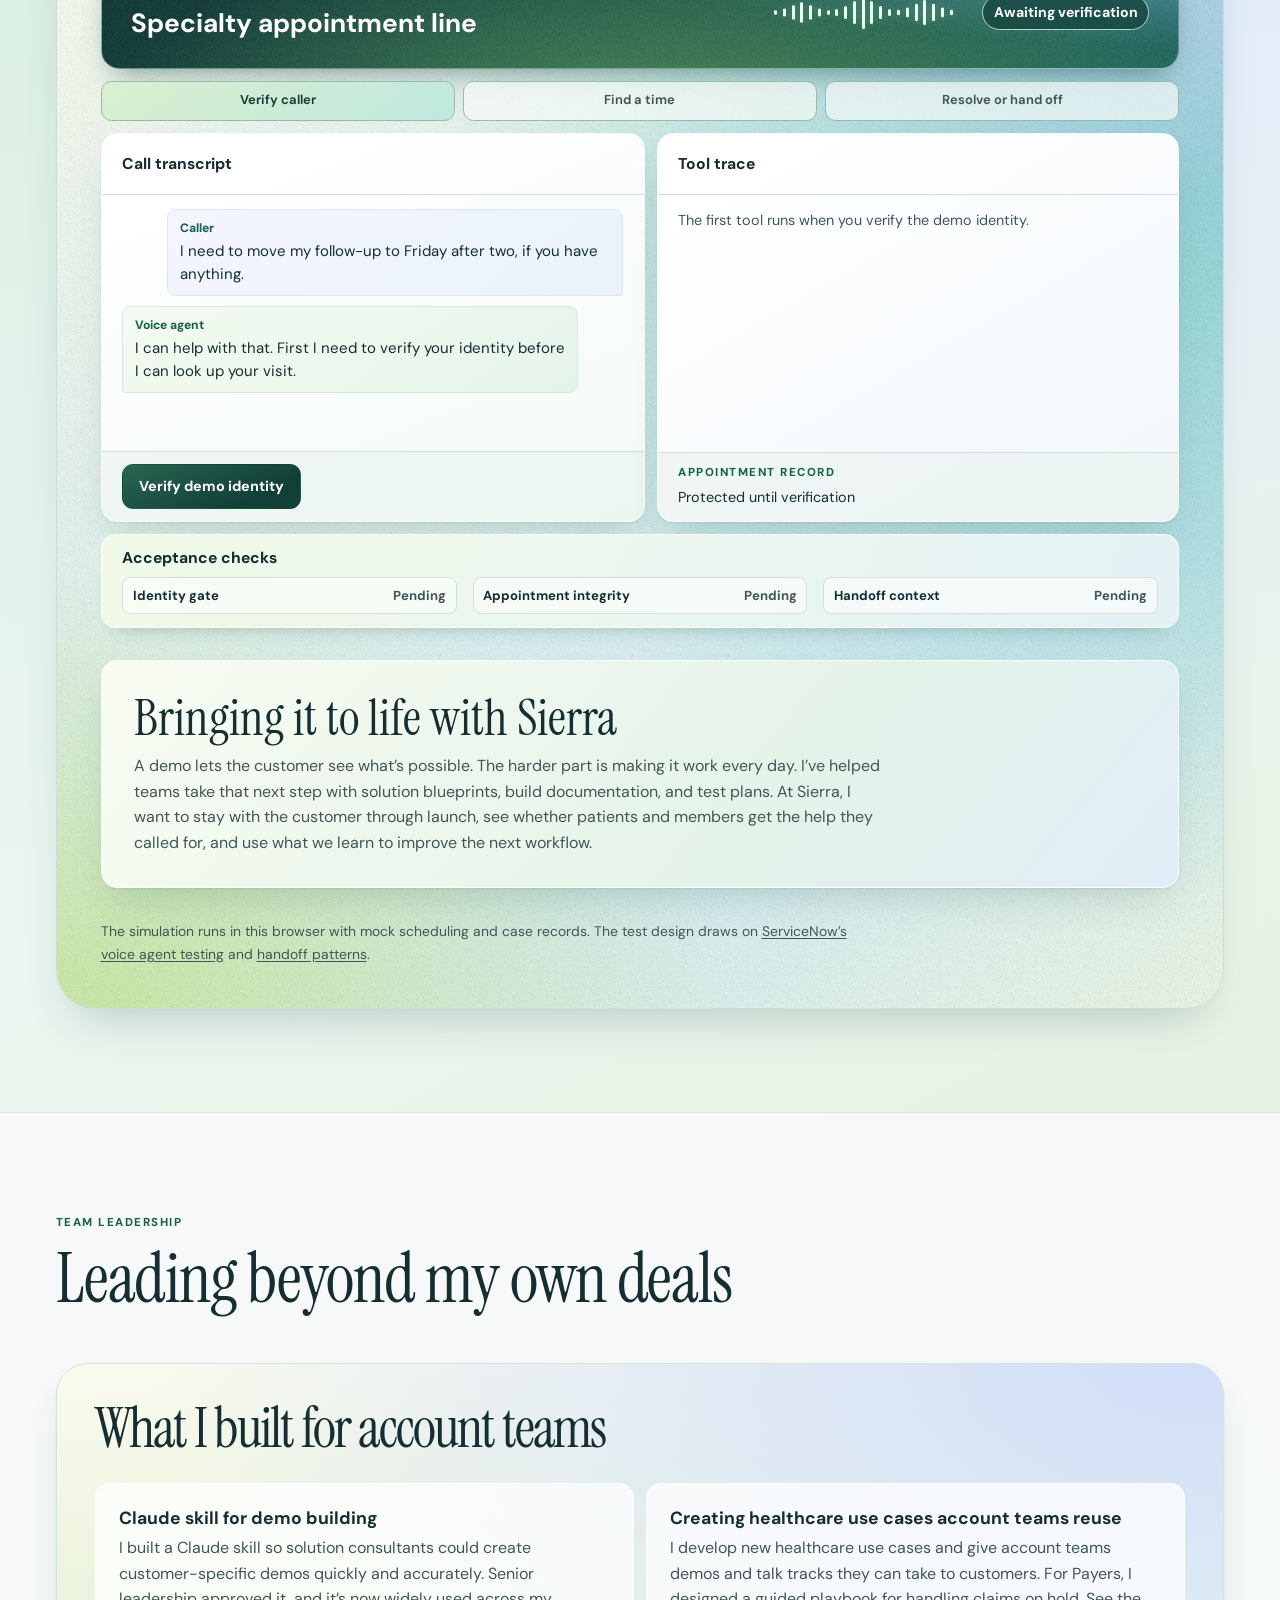
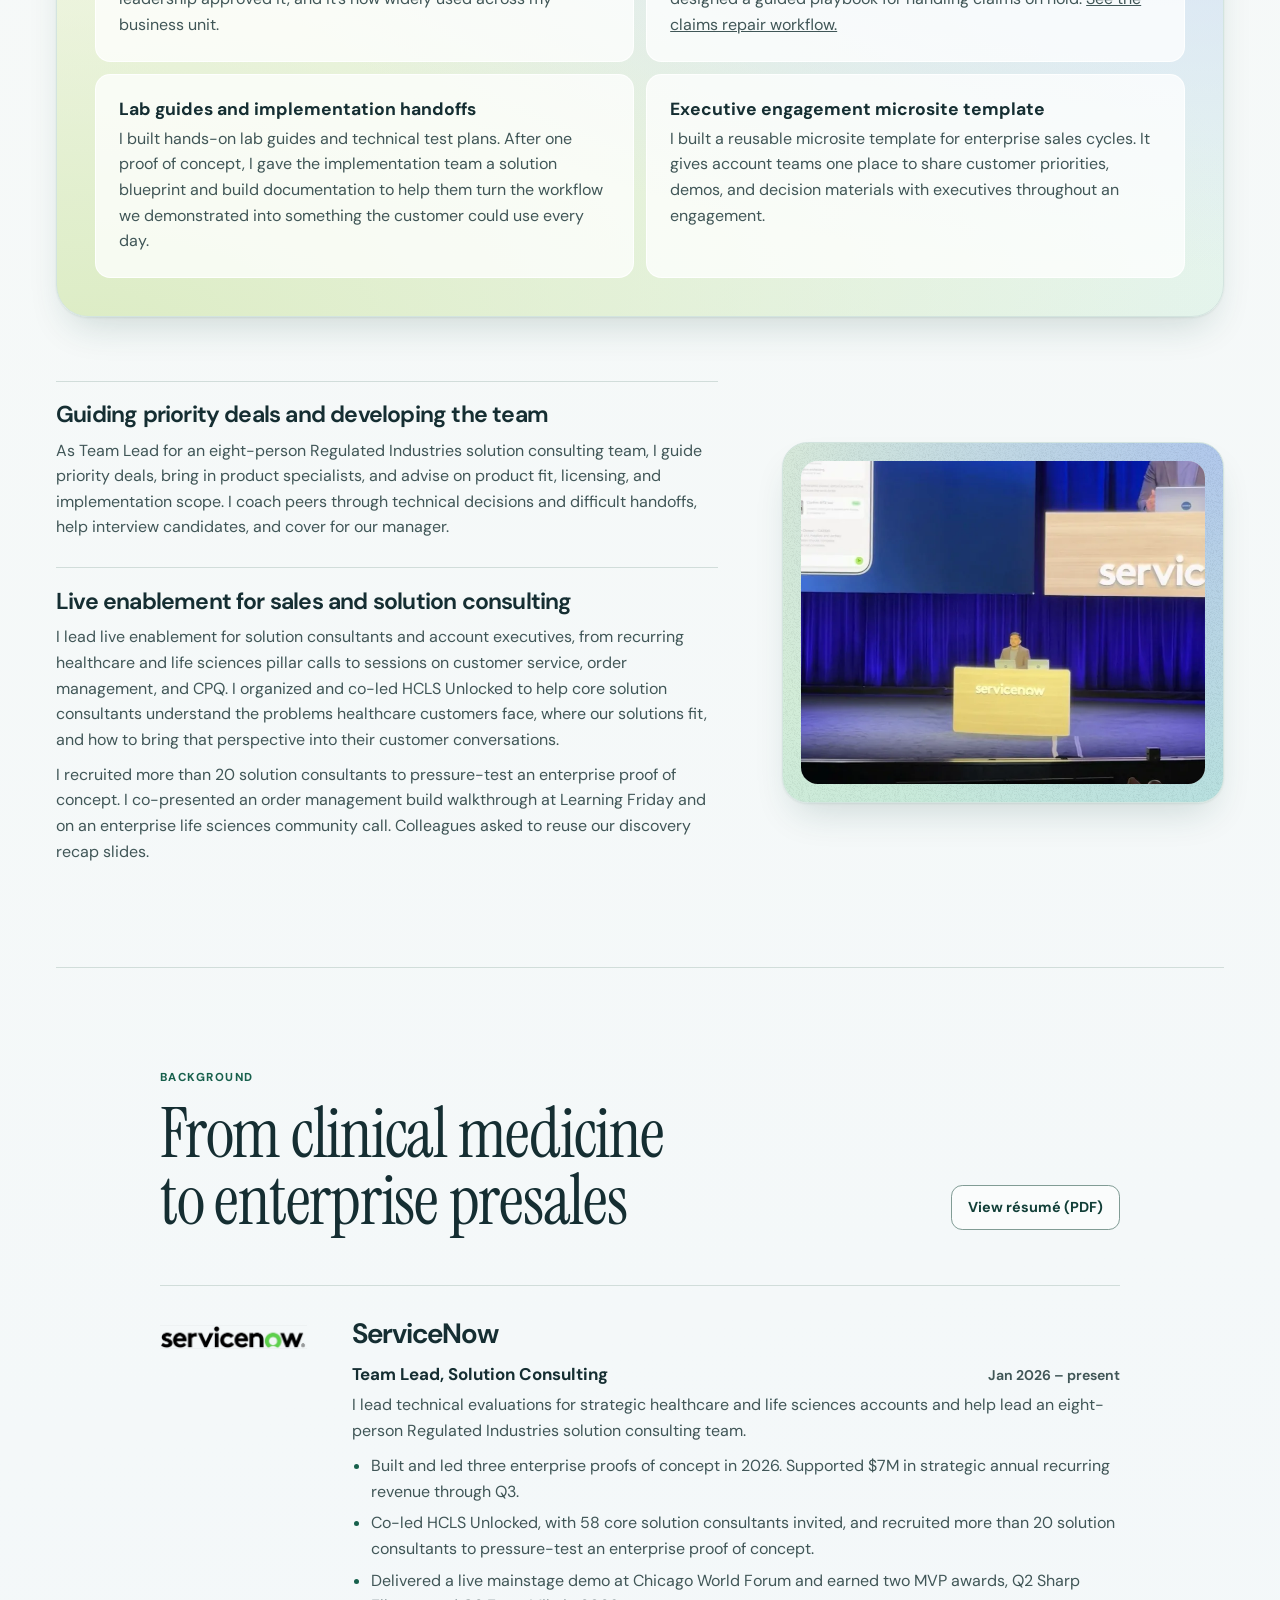
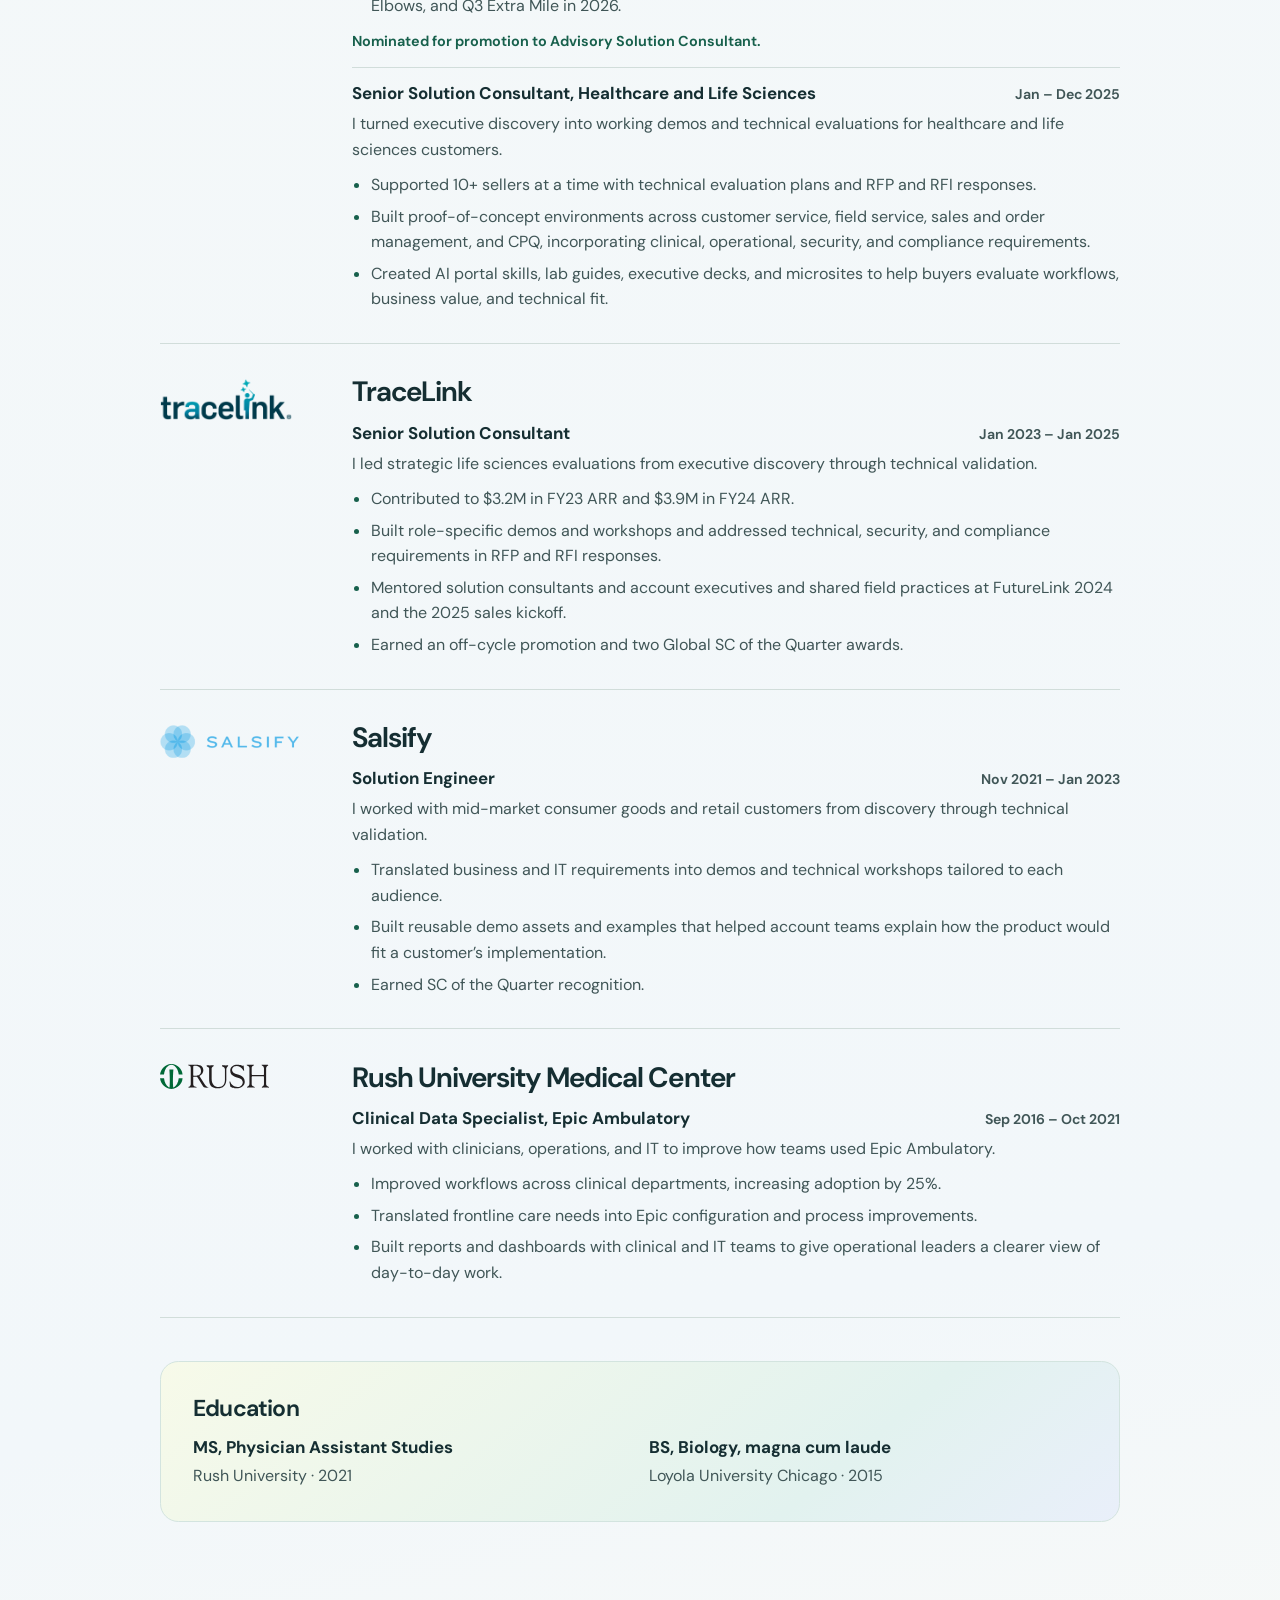
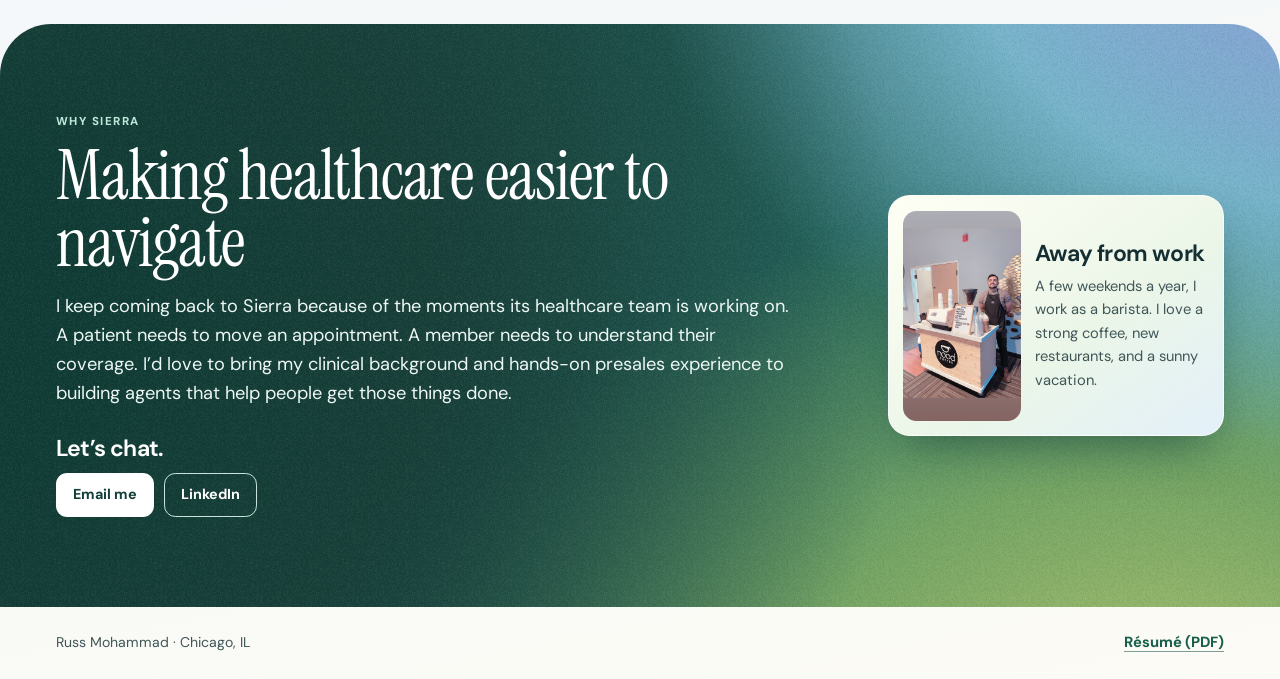
==== commit 79c4364a: "Feature claims repair and preserve the Payer intake win" ====
--- a/index.html
+++ b/index.html
@@ -14,7 +14,7 @@
     <link rel="preconnect" href="https://fonts.googleapis.com" />
     <link rel="preconnect" href="https://fonts.gstatic.com" crossorigin />
     <link rel="stylesheet" href="https://fonts.googleapis.com/css2?family=DM+Sans:wght@400..750&amp;family=Instrument+Serif:ital@0;1&amp;display=swap" />
-    <link rel="stylesheet" href="sierra.css?v=resume" />
+    <link rel="stylesheet" href="sierra.css?v=claims-repair" />
     <script src="sierra.js?v=depth" defer></script>
   </head>
   <body>
@@ -97,22 +97,35 @@
             </div>
           </article>
 
-          <article class="featured-case featured-case-payer" id="payer-workflow">
+          <article class="featured-case featured-case-payer" id="claims-repair">
             <div class="featured-copy">
               <p class="eyebrow">Payer operations</p>
-              <h3>A Payer’s intake decision</h3>
-              <p>A health plan had to decide whether to extend its free-text intake app or move to a supported healthcare workflow. I rebuilt the onsite demo around its routing rules to show operations and IT how structured intake could work across teams. I flagged an open encryption question for follow-up.</p>
-              <p class="featured-reuse">The team reused my demo environment and talk tracks across <strong>three health plans</strong>.</p>
+              <h3>Claims repair</h3>
+              <p>I designed a guided playbook for examiners working claims that the core system had put on hold. In the demo, AI explains the hold, the examiner coordinates follow-up with the provider and internal teams, and the examiner’s decision goes back to the claims system.</p>
             </div>
             <div class="featured-result">
-              <p class="eyebrow">Result</p>
-              <p class="featured-result-title">Signed order form</p>
-              <p>The health plan chose ServiceNow’s healthcare solution.</p>
+              <p class="eyebrow">What I’d build with Sierra</p>
+              <p class="featured-result-title">Claims support by voice</p>
+              <p>When a provider calls about a claim on hold, a voice agent could verify the caller, check the claim, and explain the next step. It could send a secure upload link for missing documents or hand the case to an examiner with the claim details and call context.</p>
             </div>
           </article>
         </div>
 
         <div class="case-grid">
+          <article class="case-card" id="payer-workflow">
+            <p class="eyebrow">Health plan</p>
+            <h3>Moving a Payer to structured intake</h3>
+            <p>A health plan had to decide whether to extend its free-text intake app or move to a supported healthcare workflow.</p>
+            <details>
+              <summary>What I built</summary>
+              <p>I rebuilt the onsite demo around its routing rules to show operations and IT how structured intake could work across teams. I flagged an open encryption question for follow-up.</p>
+            </details>
+            <div class="case-result">
+              <strong>Result</strong>
+              <p>The health plan chose ServiceNow’s healthcare solution and signed an order form. The team reused my demo environment and talk tracks across three health plans.</p>
+            </div>
+          </article>
+
           <article class="case-card" id="research-workflow">
             <p class="eyebrow">National contract research organization</p>
             <h3>Protecting an at-risk renewal</h3>
@@ -264,9 +277,7 @@
             </article>
             <article>
               <h4>Creating healthcare use cases account teams reuse</h4>
-              <p>I develop new healthcare use cases and give account teams demos and talk tracks they can take to customers. For Payers, I designed a claims repair demo showing how examiners can investigate a claim on hold, coordinate follow-up with the provider and internal teams, and send their decision back to the claims system.</p>
-              <p>With Sierra, I’d start with a provider calling about a claim on hold. After verifying the caller, a voice agent could check the claim, explain the next step, and send a secure upload link if documents are missing. When a decision is needed, it would hand the case to a claims examiner with the claim details and call context.</p>
-              <p><a href="#payer-workflow">See my Payer customer work.</a></p>
+              <p>I develop new healthcare use cases and give account teams demos and talk tracks they can take to customers. For Payers, I designed a guided playbook for handling claims on hold. <a href="#claims-repair">See the claims repair workflow.</a></p>
             </article>
             <article>
               <h4>Lab guides and implementation handoffs</h4>
--- a/sierra.css
+++ b/sierra.css
@@ -343,9 +343,10 @@
 
 .featured-cases, .case-grid {
   display: grid;
-  grid-template-columns: repeat(2, minmax(0, 1fr));
   gap: clamp(1rem, 2vw, 1.5rem);
 }
+
+.featured-cases { grid-template-columns: repeat(2, minmax(0, 1fr)); }
 
 .featured-case {
   display: grid;
@@ -376,8 +377,6 @@
 }
 
 .featured-copy > p:not(.eyebrow) { max-width: 58ch; color: var(--muted); font-size: 1.04rem; }
-.featured-reuse { margin-top: .9rem; padding-top: .8rem; border-top: 1px solid var(--line); }
-.featured-reuse strong { color: var(--deep); }
 
 .featured-result {
   display: flex;
@@ -410,7 +409,10 @@
   gap: 1rem;
 }
 
-.case-grid { margin-top: clamp(1rem, 2vw, 1.5rem); }
+.case-grid {
+  grid-template-columns: repeat(3, minmax(0, 1fr));
+  margin-top: clamp(1rem, 2vw, 1.5rem);
+}
 
 .case-card {
   --card-wash: #dff0e4;
